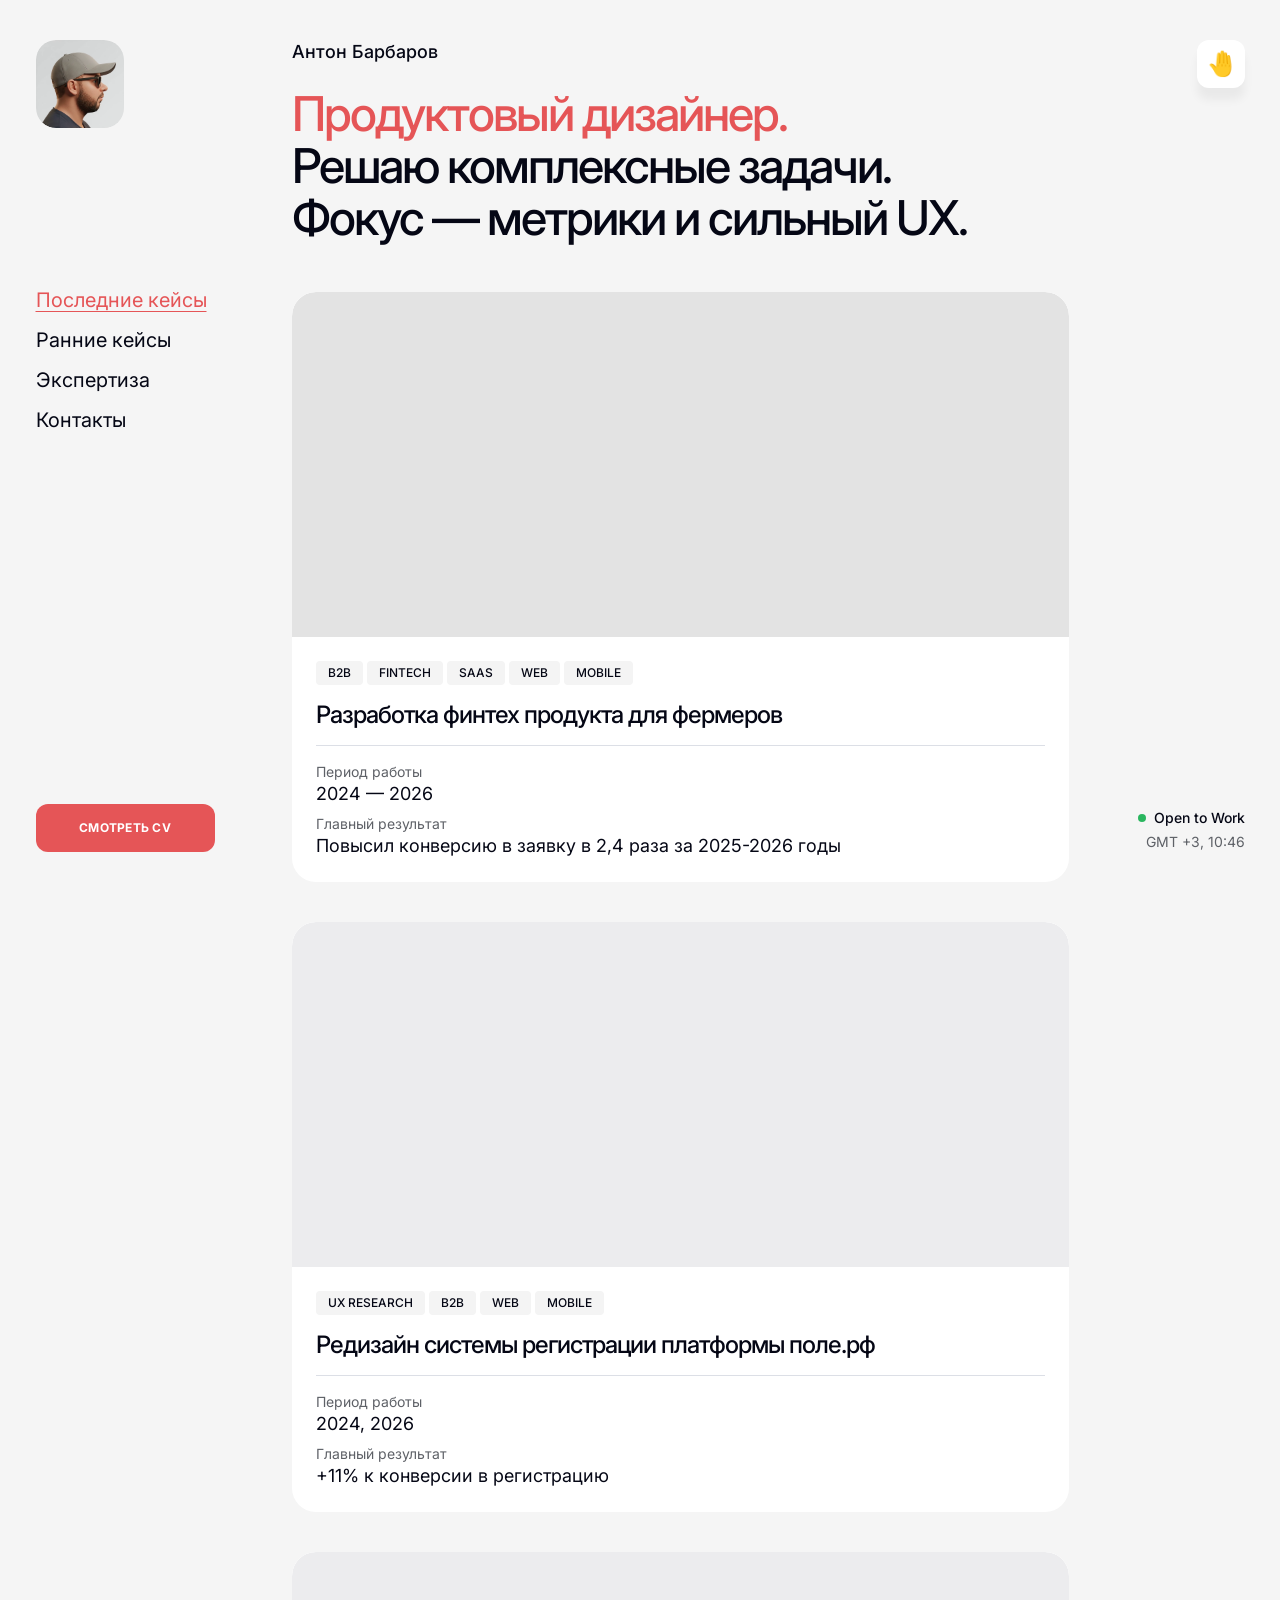
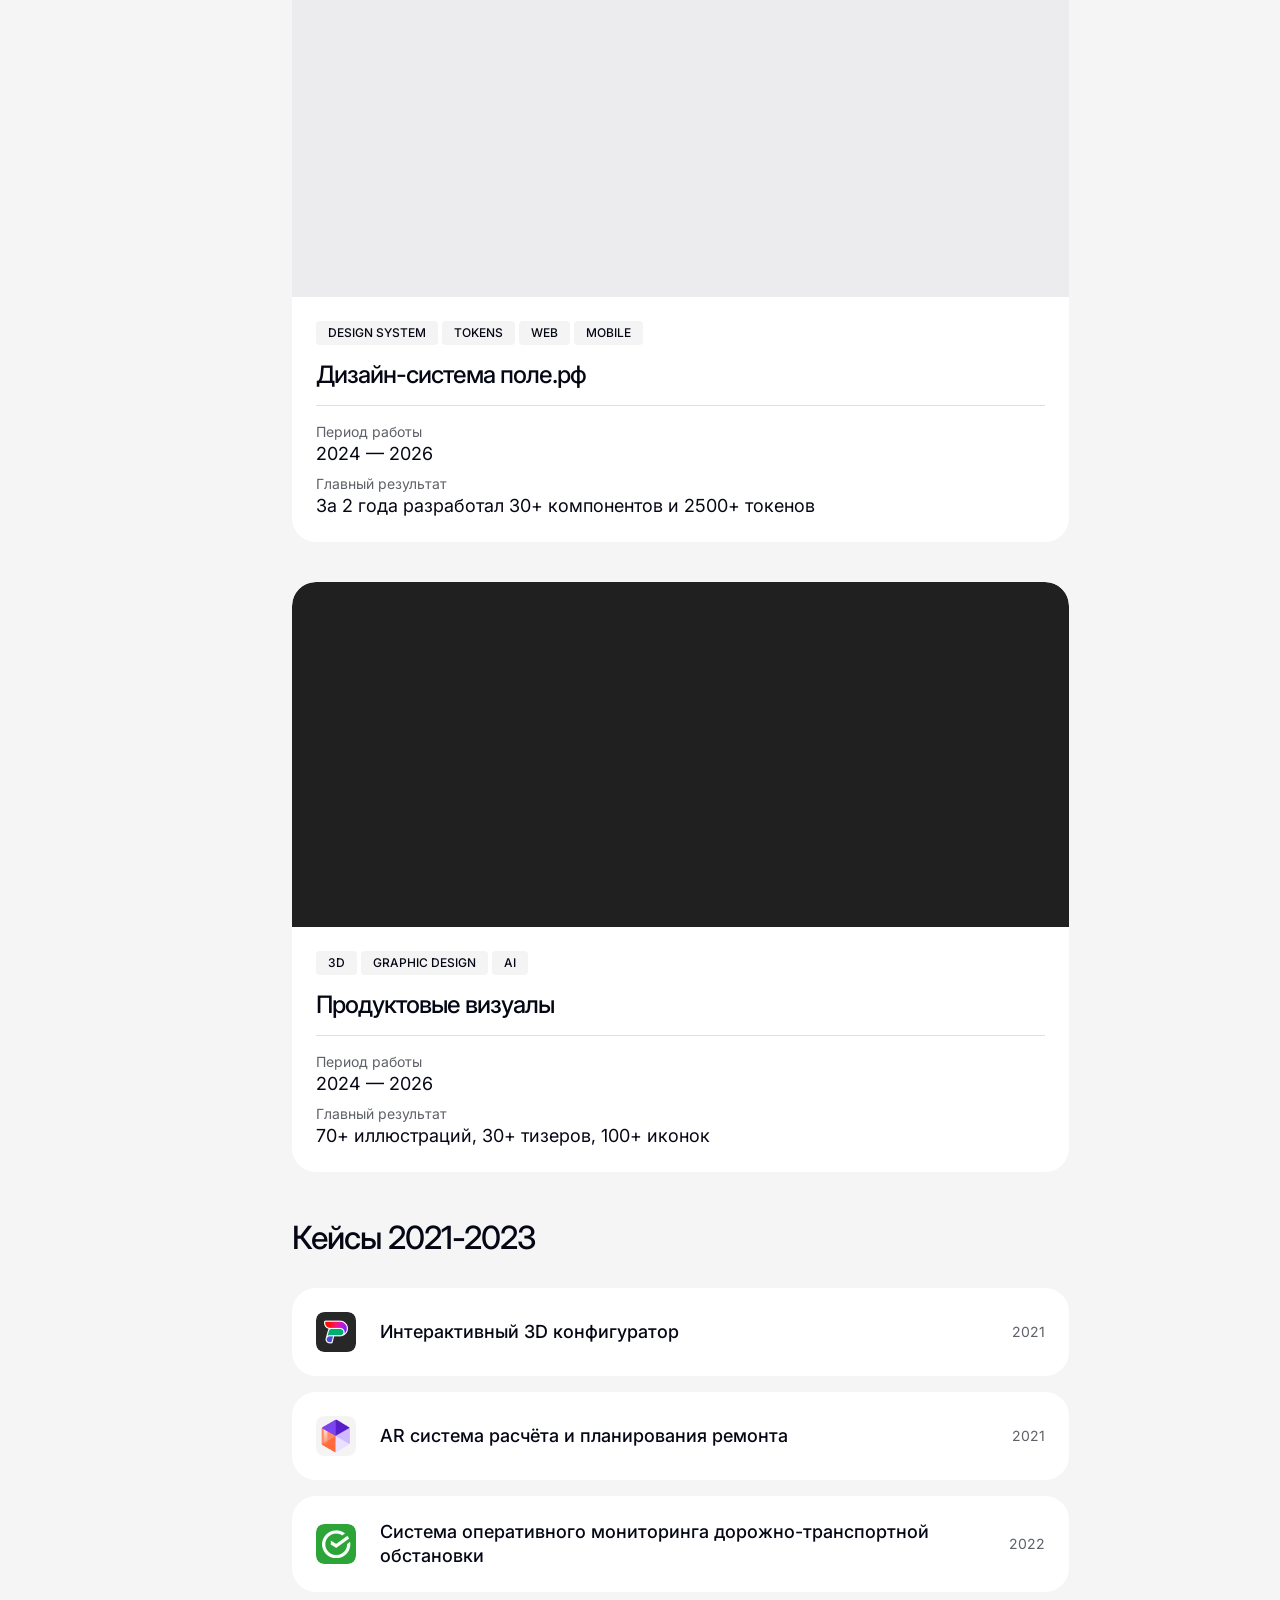
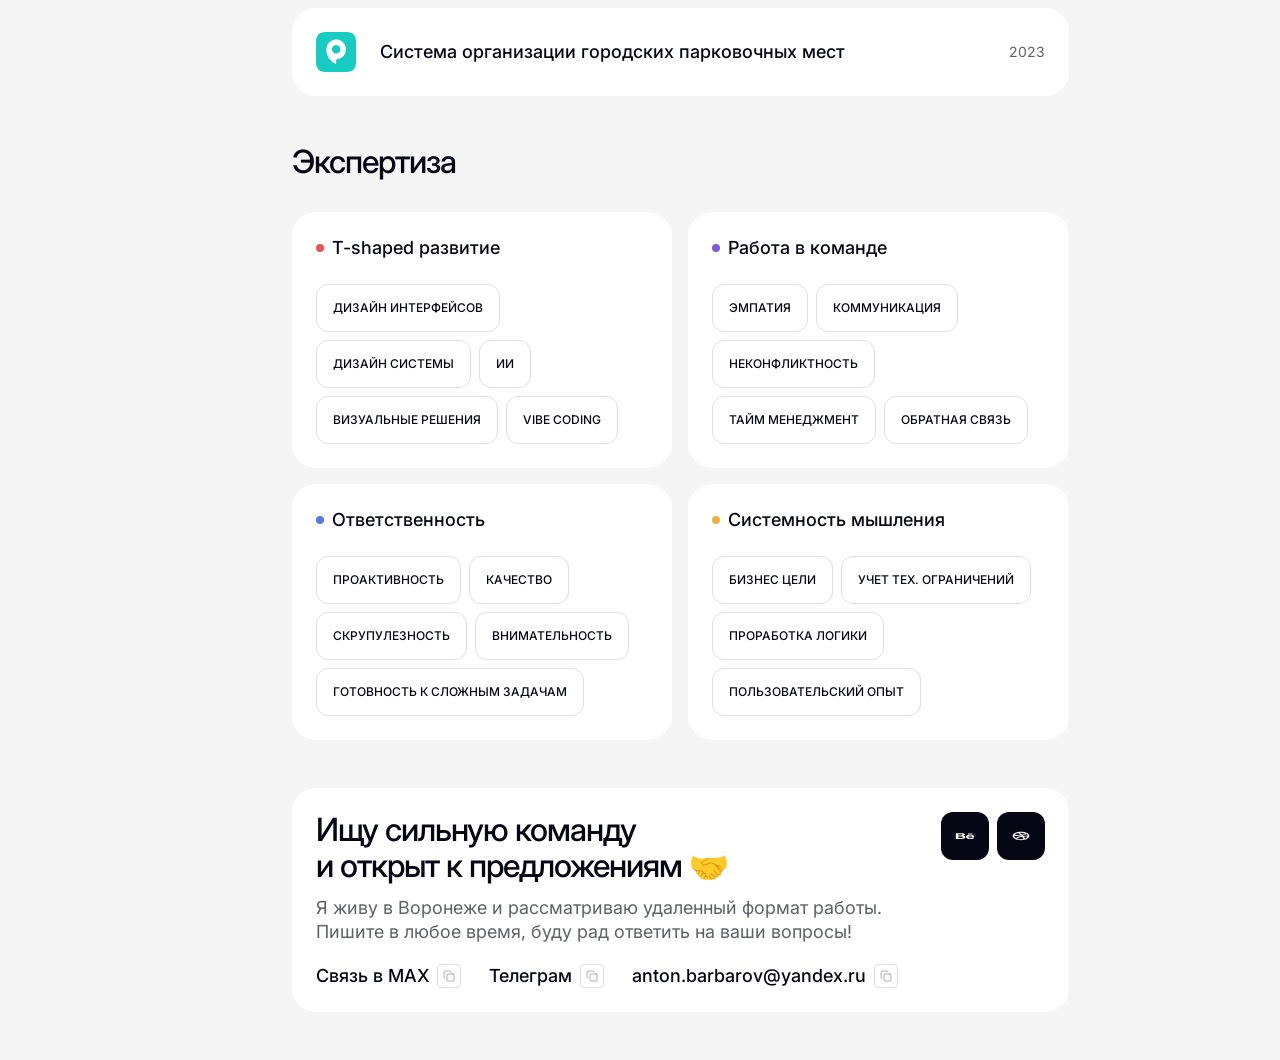
==== index.html @ 00895417 "Refine contact card: intro text, drop labels, tighter spacing Co-authored-by: Cursor <cursoragent@cu" ====
﻿<!DOCTYPE html>
<html lang="ru">
  <head>
    <meta charset="UTF-8" />
    <meta name="viewport" content="width=device-width, initial-scale=1.0" />
    <script>if('scrollRestoration' in history)history.scrollRestoration='manual'</script>
    <title>Антон Барбаров — Senior Product Designer · SaaS & Fintech</title>
    <meta name="description" content="Антон Барбаров — Senior Product Designer. Фокус — SaaS и Fintech." />
    <link rel="icon" href="./favicon.ico" sizes="any" />
    <link rel="icon" type="image/png" sizes="32x32" href="./favicon-32x32.png" />
    <link rel="icon" type="image/png" sizes="16x16" href="./favicon-16x16.png" />
    <link rel="apple-touch-icon" href="./apple-touch-icon.png" />
    <link rel="manifest" href="./site.webmanifest" />
    <link rel="preconnect" href="https://fonts.googleapis.com" />
    <link rel="preconnect" href="https://fonts.gstatic.com" crossorigin />
    <link
      href="https://fonts.googleapis.com/css2?family=Inter:wght@400;500;600;700&display=swap"
      rel="stylesheet"
    />
    <link rel="stylesheet" href="./src/styles/tokens.css?v=20260807-1" />
    <link rel="stylesheet" href="./src/styles/components.css?v=20260730-7" />
    <link rel="stylesheet" href="./src/styles/main.css?v=20260731-1" />
  </head>
  <body>
    <div class="app">
      <!-- LEFT — sticky -->
      <aside class="panel panel--left" aria-label="Навигация">
        <div class="panel__top">
          <a href="./" class="js-scroll-top" aria-label="На главную">
            <div class="avatar avatar--big" aria-hidden="true">
              <img
                class="avatar__base"
                src="./src/assets/img/avatar/avatar-intro-first.png?v=11"
                alt=""
                width="88"
                height="88"
              />
              <img
                class="avatar__anim js-avatar-intro"
                alt=""
                width="88"
                height="88"
                hidden
                data-avatar-anim="./src/assets/video/avatar-intro.webp?v=4"
                data-avatar-last="./src/assets/img/avatar/avatar-intro-last.png?v=11"
                data-avatar-duration="1570"
              />
            </div>
          </a>
          <nav class="side-nav" aria-label="Разделы">
            <a class="side-nav__link js-nav-link is-active" href="#hero-title">Последние кейсы</a>
            <a class="side-nav__link js-nav-link" href="#old-cases-title">Ранние кейсы</a>
            <a class="side-nav__link js-nav-link" href="#stack-title">Экспертиза</a>
            <a class="side-nav__link js-nav-link" href="#contact">Контакты</a>
          </nav>
        </div>
        <a class="btn btn--primary" href="./src/assets/docs/Barbarov-Anton-CV.pdf" target="_blank" rel="noopener noreferrer">
          Смотреть CV
        </a>
      </aside>

      <!-- CENTER — only scrollable column -->
      <main class="panel panel--center" id="main" aria-label="Основной контент">
        <div class="panel__scroll">
          <header class="mobile-topbar" aria-label="Мобильная шапка">
            <div class="mobile-topbar__head">
              <a href="./" class="js-scroll-top" aria-label="На главную">
                <div class="avatar avatar--small" aria-hidden="true">
                  <img
                    class="avatar__base"
                    src="./src/assets/img/avatar/avatar-intro-first.png?v=11"
                    alt=""
                    width="88"
                    height="88"
                  />
                  <img
                    class="avatar__anim js-avatar-intro"
                    alt=""
                    width="88"
                    height="88"
                    hidden
                    data-avatar-anim="./src/assets/video/avatar-intro.webp?v=4"
                    data-avatar-last="./src/assets/img/avatar/avatar-intro-last.png?v=11"
                    data-avatar-duration="1570"
                  />
                </div>
              </a>
              <button
                class="btn btn--menu js-menu-toggle"
                type="button"
                aria-label="Открыть меню"
                aria-controls="mobile-menu"
                aria-expanded="false"
              >
                <img
                  class="btn__icon btn__icon--default"
                  src="./src/assets/svg/ui/menu.svg"
                  alt=""
                  width="20"
                  height="20"
                />
                <img
                  class="btn__icon btn__icon--pressed"
                  src="./src/assets/svg/ui/menu-pressed.svg"
                  alt=""
                  width="20"
                  height="20"
                />
                <img
                  class="btn__icon btn__icon--close"
                  src="./src/assets/svg/ui/close.svg"
                  alt=""
                  width="20"
                  height="20"
                />
              </button>
            </div>
            <div class="mobile-topbar__identity">
              <p class="mobile-topbar__name">Антон Барбаров</p>
            </div>
          </header>
          <div class="mobile-sticky-topbar" aria-label="Дополнительная мобильная шапка" hidden>
            <div class="mobile-sticky-topbar__left">
              <a href="./" class="js-scroll-top" aria-label="На главную">
                <div class="avatar mobile-sticky-topbar__avatar" aria-hidden="true">
                  <img
                    src="./src/assets/img/avatar/avatar-48.png?v=11"
                    alt=""
                    width="48"
                    height="48"
                  />
                </div>
              </a>
              <div class="mobile-sticky-topbar__identity">
                <p class="mobile-sticky-topbar__name">Антон Барбаров</p>
                <p class="mobile-sticky-topbar__role">Продуктовый дизайнер</p>
              </div>
            </div>
            <button
              class="btn btn--menu js-menu-toggle"
              type="button"
              aria-label="Открыть меню"
              aria-controls="mobile-menu"
              aria-expanded="false"
            >
              <img
                class="btn__icon btn__icon--default"
                src="./src/assets/svg/ui/menu.svg"
                alt=""
                width="20"
                height="20"
              />
              <img
                class="btn__icon btn__icon--pressed"
                src="./src/assets/svg/ui/menu-pressed.svg"
                alt=""
                width="20"
                height="20"
              />
              <img
                class="btn__icon btn__icon--close"
                src="./src/assets/svg/ui/close.svg"
                alt=""
                width="20"
                height="20"
              />
            </button>
          </div>

          <header class="hero">
            <p class="hero__name">Антон Барбаров</p>
            <h1 class="hero__title" id="hero-title">
              <span class="hero__title-primary"
                >Продуктовый дизайнер.</span
              ><br /><span class="hero__title-muted"
                >Решаю комплексные задачи.<br />Фокус — метрики и сильный UX.</span
              >
            </h1>
          </header>

          <section class="section" id="cases" aria-label="Кейсы">
            <div class="cases">
              <!-- Case 1 -->
              <a class="case-card" href="./case-01.html" aria-label="Открыть кейс: Финтех продукт для фермеров">
                <div class="case-card__cover case-card__cover--phone">
                  <video
                    class="case-card__cover-video"
                    src="./src/assets/video/cases/case-01-cover-experiment.mp4?v=5"
                    autoplay
                    muted
                    loop
                    playsinline
                    preload="auto"
                    aria-label="Мокап финтех-приложения"
                  ></video>
                </div>
                <div class="case-card__body">
                  <div class="case-card__head">
                    <div class="badges">
                      <span class="badge">B2B</span>
                      <span class="badge">Fintech</span>
                      <span class="badge">SaaS</span>
                      <span class="badge">Web</span>
                      <span class="badge">Mobile</span>
                    </div>
                    <h2 class="case-card__title">
                      Разработка финтех продукта для фермеров
                    </h2>
                  </div>
                  <dl class="case-card__meta">
                    <div>
                      <dt>Период работы</dt>
                      <dd>2024 — 2026</dd>
                    </div>
                    <div>
                      <dt>Главный результат</dt>
                      <dd>Повысил конверсию в заявку в 2,4 раза за 2025-2026 годы</dd>
                    </div>
                  </dl>
                </div>
              </a>

              <!-- Case 2 -->
              <a
                class="case-card"
                href="./case-03.html"
                aria-label="Открыть кейс: Редизайн системы регистрации платформы поле.рф"
              >
                <div class="case-card__cover case-card__cover--light">
                  <video
                    class="case-card__cover-video"
                    src="./src/assets/video/cases/case-03-cover-experiment.mp4?v=2"
                    autoplay
                    muted
                    loop
                    playsinline
                    preload="auto"
                    aria-label="Редизайн регистрации поле.рф"
                  ></video>
                </div>
                <div class="case-card__body">
                  <div class="case-card__head">
                    <div class="badges">
                      <span class="badge">UX research</span>
                      <span class="badge">B2B</span>
                      <span class="badge">Web</span>
                      <span class="badge">Mobile</span>
                    </div>
                    <h2 class="case-card__title">
                      Редизайн системы регистрации платформы поле.рф
                    </h2>
                  </div>
                  <dl class="case-card__meta">
                    <div>
                      <dt>Период работы</dt>
                      <dd>2024, 2026</dd>
                    </div>
                    <div>
                      <dt>Главный результат</dt>
                      <dd>+11% к конверсии в регистрацию</dd>
                    </div>
                  </dl>
                </div>
              </a>

              <!-- Case 3 -->
              <a class="case-card" href="./case-02.html" aria-label="Открыть кейс: Дизайн-система поле.рф">
                <div class="case-card__cover case-card__cover--light">
                  <video
                    class="case-card__cover-video"
                    src="./src/assets/video/cases/case-02-cover-experiment.mp4?v=2"
                    autoplay
                    muted
                    loop
                    playsinline
                    preload="auto"
                    aria-label="Дизайн-система поле.рф"
                  ></video>
                </div>
                <div class="case-card__body">
                  <div class="case-card__head">
                    <div class="badges">
                      <span class="badge">Design system</span>
                      <span class="badge">Tokens</span>
                      <span class="badge">Web</span>
                      <span class="badge">Mobile</span>
                    </div>
                    <h2 class="case-card__title">Дизайн<span class="type-sign">-</span>система поле.рф</h2>
                  </div>
                  <dl class="case-card__meta">
                    <div>
                      <dt>Период работы</dt>
                      <dd>2024 — 2026</dd>
                    </div>
                    <div>
                      <dt>Главный результат</dt>
                      <dd>За 2 года разработал 30+ компонентов и 2500+ токенов</dd>
                    </div>
                  </dl>
                </div>
              </a>

              <!-- Case 4 -->
              <a
                class="case-card"
                href="./case-04.html"
                aria-label="Открыть кейс: Продуктовые визуалы"
              >
                <div class="case-card__cover case-card__cover--dark">
                  <video
                    class="case-card__cover-video"
                    src="./src/assets/video/cases/case-04-cover-experiment.mp4"
                    autoplay
                    muted
                    loop
                    playsinline
                    preload="auto"
                    aria-label="Продуктовые визуалы"
                  ></video>
                </div>
                <div class="case-card__body">
                  <div class="case-card__head">
                    <div class="badges">
                      <span class="badge">3D</span>
                      <span class="badge">Graphic design</span>
                      <span class="badge">AI</span>
                    </div>
                    <h2 class="case-card__title">Продуктовые визуалы</h2>
                  </div>
                  <dl class="case-card__meta">
                    <div>
                      <dt>Период работы</dt>
                      <dd>2024 — 2026</dd>
                    </div>
                    <div>
                      <dt>Главный результат</dt>
                      <dd>70+ иллюстраций, 30+ тизеров, 100+ иконок</dd>
                    </div>
                  </dl>
                </div>
              </a>
            </div>

            <h2 class="section__title section__title--old-cases" id="old-cases-title">Кейсы 2021<span class="type-sign">-</span>2023</h2>
            <div class="mini-cases mini-cases--with-title" id="old-cases">
              <a class="mini-case" href="https://www.behance.net/gallery/122487583/Picture-this-3D" target="_blank" rel="noopener noreferrer">
                <img
                  class="case-logo"
                  src="./src/assets/img/logos/picturethis.png"
                  alt=""
                  width="40"
                  height="40"
                />
                <span class="mini-case__title"
                  >Интерактивный 3D конфигуратор</span
                >
                <span class="mini-case__year">2021</span>
              </a>
              <a class="mini-case" href="https://www.behance.net/gallery/121255009/sistema-avtomatizacii-dizajn-proektov-tochnoe-reshenie" target="_blank" rel="noopener noreferrer">
                <img
                  class="case-logo"
                  src="./src/assets/img/logos/repair.png"
                  alt=""
                  width="40"
                  height="40"
                />
                <span class="mini-case__title"
                  >AR система расчёта и планирования ремонта</span
                >
                <span class="mini-case__year">2021</span>
              </a>
              <a class="mini-case" href="https://www.behance.net/gallery/150237467/sber-its" target="_blank" rel="noopener noreferrer">
                <img
                  class="case-logo"
                  src="./src/assets/img/logos/sber.png"
                  alt=""
                  width="40"
                  height="40"
                />
                <span class="mini-case__title"
                  >Система оперативного мониторинга дорожно-транспортной
                  обстановки</span
                >
                <span class="mini-case__year">2022</span>
              </a>
              <a class="mini-case" href="https://www.behance.net/gallery/129729531/Parking-book-app" target="_blank" rel="noopener noreferrer">
                <img
                  class="case-logo"
                  src="./src/assets/img/logos/parking.png"
                  alt=""
                  width="40"
                  height="40"
                />
                <span class="mini-case__title"
                  >Система организации городских парковочных мест</span
                >
                <span class="mini-case__year">2023</span>
              </a>
            </div>
          </section>

          <section class="section" id="stack" aria-labelledby="stack-title">
            <h2 class="section__title" id="stack-title">Экспертиза</h2>
            <div class="stack-grid">
              <article class="stack-card">
                <div class="stack-card__heading">
                  <span class="stack-card__dot stack-card__dot--product" aria-hidden="true"></span>
                  <h3 class="stack-card__title">T-shaped развитие</h3>
                </div>
                <div class="stack-card__tags">
                  <span class="badge badge--stack">ДИЗАЙН ИНТЕРФЕЙСОВ</span>
                  <span class="badge badge--stack">ДИЗАЙН СИСТЕМЫ</span>
                  <span class="badge badge--stack">ИИ</span>
                  <span class="badge badge--stack">ВИЗУАЛЬНЫЕ РЕШЕНИЯ</span>
                  <span class="badge badge--stack">VIBE CODING</span>
                </div>
              </article>

              <article class="stack-card">
                <div class="stack-card__heading">
                  <span class="stack-card__dot stack-card__dot--research" aria-hidden="true"></span>
                  <h3 class="stack-card__title">Работа в команде</h3>
                </div>
                <div class="stack-card__tags">
                  <span class="badge badge--stack">ЭМПАТИЯ</span>
                  <span class="badge badge--stack">КОММУНИКАЦИЯ</span>
                  <span class="badge badge--stack">НЕКОНФЛИКТНОСТЬ</span>
                  <span class="badge badge--stack">ТАЙМ МЕНЕДЖМЕНТ</span>
                  <span class="badge badge--stack">ОБРАТНАЯ СВЯЗЬ</span>
                </div>
              </article>

              <article class="stack-card">
                <div class="stack-card__heading">
                  <span class="stack-card__dot stack-card__dot--3d" aria-hidden="true"></span>
                  <h3 class="stack-card__title">Ответственность</h3>
                </div>
                <div class="stack-card__tags">
                  <span class="badge badge--stack">ПРОАКТИВНОСТЬ</span>
                  <span class="badge badge--stack">КАЧЕСТВО</span>
                  <span class="badge badge--stack">СКРУПУЛЕЗНОСТЬ</span>
                  <span class="badge badge--stack">ВНИМАТЕЛЬНОСТЬ</span>
                  <span class="badge badge--stack">ГОТОВНОСТЬ К СЛОЖНЫМ ЗАДАЧАМ</span>
                </div>
              </article>

              <article class="stack-card">
                <div class="stack-card__heading">
                  <span class="stack-card__dot stack-card__dot--ai" aria-hidden="true"></span>
                  <h3 class="stack-card__title">Системность мышления</h3>
                </div>
                <div class="stack-card__tags">
                  <span class="badge badge--stack">Бизнес цели</span>
                  <span class="badge badge--stack">Учет тех. ограничений</span>
                  <span class="badge badge--stack">проработка логики</span>
                  <span class="badge badge--stack">ПОЛЬЗОВАТЕЛЬСКИЙ ОПЫТ</span>
                </div>
              </article>
            </div>
          </section>

          <section class="section" id="contact" aria-label="Контакты">
            <div class="contact-card">
              <div class="contact-card__intro">
                <p class="contact-card__headline">
                  Ищу сильную команду<br class="contact-card__br" /> и открыт к предложениям 🤝
                </p>
                <p class="contact-card__text">
                  Я живу в Воронеже и рассматриваю удаленный формат работы. Пишите
                  в любое время, буду рад ответить на ваши вопросы!
                </p>
              </div>
              <div class="contact-card__footer">
                <div class="contact-card__channels">
                  <div class="contact-channel">
                    <div class="contact-channel__row">
                      <a
                        class="contact-channel__value"
                        href="https://max.ru/u/f9LHodD0cOKr0xqk1KRdXEsyyB_GgEJP7KQJLOe1sSsJ6-SrYSAY1ud70Zg"
                        target="_blank"
                        rel="noopener noreferrer"
                        >Связь в MAX</a
                      >
                      <button
                        class="btn-copy js-copy"
                        type="button"
                        data-copy="https://max.ru/u/f9LHodD0cOKr0xqk1KRdXEsyyB_GgEJP7KQJLOe1sSsJ6-SrYSAY1ud70Zg"
                        aria-label="Скопировать ссылку MAX"
                      >
                        <img
                          class="btn-copy__icon btn-copy__icon--copy"
                          src="./src/assets/svg/ui/copy.svg?v=4"
                          alt=""
                          width="12"
                          height="12"
                        />
                        <img
                          class="btn-copy__icon btn-copy__icon--done"
                          src="./src/assets/svg/ui/check.svg"
                          alt=""
                          width="12"
                          height="12"
                        />
                      </button>
                    </div>
                  </div>
                  <div class="contact-channel">
                    <div class="contact-channel__row">
                      <a
                        class="contact-channel__value"
                        href="https://t.me/moberg_87"
                        target="_blank"
                        rel="noopener noreferrer"
                        >Телеграм</a
                      >
                      <button
                        class="btn-copy js-copy"
                        type="button"
                        data-copy="@moberg_87"
                        aria-label="Скопировать @moberg_87"
                      >
                        <img
                          class="btn-copy__icon btn-copy__icon--copy"
                          src="./src/assets/svg/ui/copy.svg?v=4"
                          alt=""
                          width="12"
                          height="12"
                        />
                        <img
                          class="btn-copy__icon btn-copy__icon--done"
                          src="./src/assets/svg/ui/check.svg"
                          alt=""
                          width="12"
                          height="12"
                        />
                      </button>
                    </div>
                  </div>
                  <div class="contact-channel">
                    <div class="contact-channel__row">
                      <a
                        class="contact-channel__value"
                        href="mailto:anton.barbarov@yandex.ru"
                        >anton.barbarov@yandex.ru</a
                      >
                      <button
                        class="btn-copy js-copy"
                        type="button"
                        data-copy="anton.barbarov@yandex.ru"
                        aria-label="Скопировать anton.barbarov@yandex.ru"
                      >
                        <img
                          class="btn-copy__icon btn-copy__icon--copy"
                          src="./src/assets/svg/ui/copy.svg?v=4"
                          alt=""
                          width="12"
                          height="12"
                        />
                        <img
                          class="btn-copy__icon btn-copy__icon--done"
                          src="./src/assets/svg/ui/check.svg"
                          alt=""
                          width="12"
                          height="12"
                        />
                      </button>
                    </div>
                  </div>
                </div>
                <div class="contact-card__socials">
                  <a
                    class="btn btn--social btn--behance"
                    href="https://www.behance.net/moberg1987"
                    aria-label="Behance"
                    target="_blank"
                    rel="noopener noreferrer"
                  >
                    <img
                      class="btn__icon"
                      src="./src/assets/svg/ui/behance.svg"
                      alt=""
                      width="20"
                      height="20"
                    />
                  </a>
                  <a
                    class="btn btn--social btn--dribbble"
                    href="https://dribbble.com/Moberg1987"
                    aria-label="Dribbble"
                    target="_blank"
                    rel="noopener noreferrer"
                  >
                    <img
                      class="btn__icon"
                      src="./src/assets/svg/ui/dribbble.svg"
                      alt=""
                      width="20"
                      height="20"
                    />
                  </a>
                </div>
              </div>
            </div>
          </section>
        </div>
      </main>

      <!-- RIGHT — sticky -->
      <aside class="panel panel--right" aria-label="Статус">
        <div class="wave-stack" aria-label="Быстрые контакты">
          <button class="wave" type="button" aria-label="Открыть ссылки">
            🤚
          </button>
          <div class="wave-stack__socials" aria-hidden="true">
            <a
              class="btn btn--social btn--behance wave-stack__social"
              href="https://www.behance.net/moberg1987"
              aria-label="Behance"
              target="_blank"
              rel="noopener noreferrer"
            >
              <img
                class="btn__icon"
                src="./src/assets/svg/ui/behance.svg"
                alt=""
                width="20"
                height="20"
              />
            </a>
            <a
              class="btn btn--social btn--dribbble wave-stack__social"
              href="https://dribbble.com/Moberg1987"
              aria-label="Dribbble"
              target="_blank"
              rel="noopener noreferrer"
            >
              <img
                class="btn__icon"
                src="./src/assets/svg/ui/dribbble.svg"
                alt=""
                width="20"
                height="20"
              />
            </a>
            <a
              class="btn btn--ghost btn--max wave-stack__social"
              href="https://max.ru/u/f9LHodD0cOKr0xqk1KRdXEsyyB_GgEJP7KQJLOe1sSsJ6-SrYSAY1ud70Zg"
              aria-label="Max"
              target="_blank"
              rel="noopener noreferrer"
            >
              <img
                class="btn__icon btn__icon--default"
                src="./src/assets/svg/ui/max.svg"
                alt=""
                width="20"
                height="20"
              />
              <img
                class="btn__icon btn__icon--hover"
                src="./src/assets/svg/ui/max-hover.svg"
                alt=""
                width="20"
                height="20"
              />
            </a>
            <a
              class="btn btn--ghost btn--telegram wave-stack__social"
              href="https://t.me/moberg_87"
              aria-label="Telegram"
              target="_blank"
              rel="noopener noreferrer"
            >
              <img
                class="btn__icon btn__icon--default"
                src="./src/assets/svg/ui/telegram.svg"
                alt=""
                width="20"
                height="20"
              />
              <img
                class="btn__icon btn__icon--hover"
                src="./src/assets/svg/ui/telegram-hover.svg"
                alt=""
                width="20"
                height="20"
              />
            </a>
            <a
              class="btn btn--ghost btn--mail wave-stack__social"
              href="mailto:anton.barbarov@yandex.ru"
              aria-label="Email"
            >
              <img
                class="btn__icon"
                src="./src/assets/svg/ui/mail.svg"
                alt=""
                width="20"
                height="20"
              />
            </a>
          </div>
        </div>
        <div class="status-block">
          <p class="availability">
            <span class="availability__dot" aria-hidden="true"></span>
            Open to Work
          </p>
          <p class="clock" id="clock">GMT +3, --:--</p>
        </div>
      </aside>

      <section class="mobile-menu" id="mobile-menu" aria-label="Мобильное меню" hidden>
        <div class="mobile-menu__main">
          <div class="mobile-menu__top">
            <div class="avatar avatar--small" aria-hidden="true">
              <img
                src="./src/assets/img/avatar/avatar-88.png?v=11"
                alt=""
                width="88"
                height="88"
              />
            </div>
            <button
              class="btn btn--menu js-menu-toggle is-open"
              type="button"
              aria-label="Закрыть меню"
              aria-controls="mobile-menu"
              aria-expanded="true"
            >
              <img
                class="btn__icon btn__icon--default"
                src="./src/assets/svg/ui/menu.svg"
                alt=""
                width="20"
                height="20"
              />
              <img
                class="btn__icon btn__icon--pressed"
                src="./src/assets/svg/ui/menu-pressed.svg"
                alt=""
                width="20"
                height="20"
              />
              <img
                class="btn__icon btn__icon--close"
                src="./src/assets/svg/ui/close.svg"
                alt=""
                width="20"
                height="20"
              />
            </button>
          </div>
          <div class="mobile-menu__identity">
            <p class="mobile-menu__name">Антон Барбаров</p>
            <p class="mobile-menu__role">Продуктовый дизайнер</p>
          </div>
          <div class="status-block mobile-menu__status mobile-menu__status--top">
            <p class="availability">
              <span class="availability__dot" aria-hidden="true"></span>
              Open to Work
            </p>
            <p class="clock mobile-menu__clock" id="clock-menu">GMT +3, --:--</p>
          </div>
          <nav class="mobile-menu__nav" aria-label="Мобильная навигация">
            <a class="mobile-menu__link js-nav-link is-active" href="#hero-title">Последние кейсы</a>
            <a class="mobile-menu__link js-nav-link" href="#old-cases-title">Ранние кейсы</a>
            <a class="mobile-menu__link js-nav-link" href="#stack-title">Экспертиза</a>
            <a class="mobile-menu__link js-nav-link" href="#contact">Контакты</a>
          </nav>
        </div>
        <div class="mobile-menu__footer">
          <a class="btn btn--primary mobile-menu__cv" href="./src/assets/docs/Barbarov-Anton-CV.pdf" target="_blank" rel="noopener noreferrer">
            Смотреть CV
          </a>
          <p class="clock mobile-menu__clock mobile-menu__clock--bottom" id="clock-menu-bottom">
            GMT +3, --:--
          </p>
          <div class="mobile-menu__socials">
            <a
              class="btn btn--ghost btn--mail"
              href="mailto:anton.barbarov@yandex.ru"
              aria-label="Email"
            >
              <img
                class="btn__icon"
                src="./src/assets/svg/ui/mail.svg"
                alt=""
                width="20"
                height="20"
              />
            </a>
            <a
              class="btn btn--ghost btn--telegram"
              href="https://t.me/moberg_87"
              aria-label="Telegram"
              target="_blank"
              rel="noopener noreferrer"
            >
              <img
                class="btn__icon btn__icon--default"
                src="./src/assets/svg/ui/telegram.svg"
                alt=""
                width="20"
                height="20"
              />
              <img
                class="btn__icon btn__icon--hover"
                src="./src/assets/svg/ui/telegram-hover.svg"
                alt=""
                width="20"
                height="20"
              />
            </a>
            <a
              class="btn btn--social btn--behance"
              href="https://www.behance.net/moberg1987"
              aria-label="Behance"
              target="_blank"
              rel="noopener noreferrer"
            >
              <img
                class="btn__icon"
                src="./src/assets/svg/ui/behance.svg"
                alt=""
                width="20"
                height="20"
              />
            </a>
            <a
              class="btn btn--social btn--dribbble"
              href="https://dribbble.com/Moberg1987"
              aria-label="Dribbble"
              target="_blank"
              rel="noopener noreferrer"
            >
              <img
                class="btn__icon"
                src="./src/assets/svg/ui/dribbble.svg"
                alt=""
                width="20"
                height="20"
              />
            </a>
          </div>
        </div>
      </section>
    </div>

    <script>
      (() => {
        const animImgs = [...document.querySelectorAll("img.js-avatar-intro")];
        const visible = animImgs.filter((img) => {
          const host = img.closest(".avatar");
          return host != null && host.getClientRects().length > 0;
        });
        const targets = visible.length > 0 ? visible : animImgs.slice(0, 1);

        const parseCssSeconds = (value, fallback) => {
          const parsed = Number.parseFloat(value);
          return Number.isFinite(parsed) ? parsed : fallback;
        };

        const releaseLeftPanelLayer = (leftPanel) => {
          // fill-mode: both оставляет transform на предке — Chrome дропает кадры animated webp
          leftPanel.style.animation = "none";
          leftPanel.style.transform = "none";
          leftPanel.style.opacity = "1";
        };

        const whenLeftPanelSettled = () =>
          new Promise((resolve) => {
            const leftPanel = document.querySelector(".panel--left");
            if (!(leftPanel instanceof HTMLElement)) {
              resolve();
              return;
            }

            const panelStyle = getComputedStyle(leftPanel);
            if (panelStyle.display === "none" || panelStyle.animationName === "none") {
              releaseLeftPanelLayer(leftPanel);
              resolve();
              return;
            }

            let settled = false;
            const finish = () => {
              if (settled) return;
              settled = true;
              releaseLeftPanelLayer(leftPanel);
              resolve();
            };

            const webAnimations =
              typeof leftPanel.getAnimations === "function" ? leftPanel.getAnimations() : [];
            const panelAnimation =
              webAnimations.find((animation) => animation.animationName === "panel-fade-in-left") ??
              webAnimations[0];

            if (panelAnimation?.playState === "finished") {
              finish();
              return;
            }

            if (panelAnimation?.finished) {
              panelAnimation.finished.then(finish).catch(finish);
            }

            const onAnimationEnd = (event) => {
              if (event.target !== leftPanel) return;
              if (event.animationName && event.animationName !== "panel-fade-in-left") return;
              leftPanel.removeEventListener("animationend", onAnimationEnd);
              finish();
            };
            leftPanel.addEventListener("animationend", onAnimationEnd);

            const rootStyles = getComputedStyle(document.documentElement);
            const durationSec = parseCssSeconds(
              rootStyles.getPropertyValue("--panel-fade-up-duration"),
              1,
            );
            const delaySec = parseCssSeconds(rootStyles.getPropertyValue("--panel-side-delay"), 0.5);
            window.setTimeout(() => {
              leftPanel.removeEventListener("animationend", onAnimationEnd);
              finish();
            }, (durationSec + delaySec) * 1000 + 80);
          });

        const preloadStill = (src) =>
          new Promise((resolve) => {
            const probe = new Image();
            probe.onload = () => resolve(true);
            probe.onerror = () => resolve(false);
            probe.src = src;
          });

        const prefetchAnimBlob = (src) =>
          fetch(src)
            .then((response) => (response.ok ? response.blob() : null))
            .catch(() => null);

        const waitDecoded = (img, timeoutMs = 2500) => {
          const decode = async () => {
            if (typeof img.decode === "function") {
              try {
                await img.decode();
                return;
              } catch {
                /* fall through */
              }
            }
            if (img.complete && img.naturalWidth > 0) return;
            await new Promise((resolve) => {
              img.addEventListener("load", resolve, { once: true });
              img.addEventListener("error", resolve, { once: true });
            });
          };

          return Promise.race([
            decode(),
            new Promise((resolve) => window.setTimeout(resolve, timeoutMs)),
          ]);
        };

        const nextFrame = () =>
          new Promise((resolve) => {
            requestAnimationFrame(() => requestAnimationFrame(resolve));
          });

        for (const anim of animImgs) {
          if (!targets.includes(anim)) {
            anim.remove();
            continue;
          }

          const avatar = anim.closest(".avatar");
          const base = avatar?.querySelector(".avatar__base");
          const animSrc = anim.dataset.avatarAnim;
          const lastSrc = anim.dataset.avatarLast;
          const durationMs = Number(anim.dataset.avatarDuration) || 1570;

          if (!(avatar instanceof HTMLElement) || !(base instanceof HTMLImageElement) || !animSrc || !lastSrc) {
            continue;
          }

          const animBlobPromise = prefetchAnimBlob(animSrc);
          preloadStill(lastSrc);

          whenLeftPanelSettled().then(async () => {
            let finished = false;
            let objectUrl = null;

            const finishIntro = (useLast) => {
              if (finished) return;
              finished = true;
              if (useLast) base.src = lastSrc;
              anim.classList.remove("is-playing");
              anim.remove();
              if (objectUrl) URL.revokeObjectURL(objectUrl);
              avatar.classList.remove("is-intro-playing");
            };

            const failsafeId = window.setTimeout(() => finishIntro(true), durationMs + 2500);

            try {
              const [blob, lastOk] = await Promise.all([animBlobPromise, preloadStill(lastSrc)]);

              if (!blob) {
                window.clearTimeout(failsafeId);
                finishIntro(lastOk);
                return;
              }

              objectUrl = URL.createObjectURL(blob);
              avatar.classList.add("is-intro-playing");

              // layout first, then src — иначе Chrome часто залипает animated webp на 1-м кадре
              anim.hidden = false;
              anim.classList.remove("is-playing");
              anim.src = objectUrl;
              await waitDecoded(anim);
              anim.classList.add("is-playing");
              await nextFrame();

              const settleMs = Math.max(0, durationMs - 48);
              window.setTimeout(() => {
                window.clearTimeout(failsafeId);
                requestAnimationFrame(() => finishIntro(lastOk));
              }, settleMs);
            } catch {
              window.clearTimeout(failsafeId);
              finishIntro(true);
            }
          });
        }
      })();
    </script>
    <script src="./src/js/main.js?v=20260730-18" type="module"></script>
  </body>
</html>
---- src/styles/tokens.css ----
/* Design tokens — Figma node 185:22537
   + Mini text / Button from layout usage where marked */

:root {
  /* ——— Colors / Neutral ——— */
  --color-neutral-050715: #050715;
  --color-neutral-5e6167: #5e6167;
  --color-neutral-bec1c8: #bec1c8;
  --color-neutral-d5d7db: #d5d7db;
  --color-neutral-dcdfe6: #dcdfe6;
  --color-neutral-ececee: #ececee;
  --color-neutral-ffffff: #ffffff;

  /* ——— Colors / Accent ——— */
  --color-accent-e55557: #e55557;
  --color-accent-d74244: #d74244;

  /* Semantic aliases */
  --color-text-primary: var(--color-neutral-050715);
  --color-text-secondary: var(--color-neutral-5e6167);
  --color-text-muted: var(--color-neutral-bec1c8);
  --color-border: var(--color-neutral-dcdfe6);
  --color-border-subtle: var(--color-neutral-d5d7db);
  --color-surface-subtle: var(--color-neutral-ececee);
  --color-surface: var(--color-neutral-ffffff);
  --color-accent: var(--color-accent-e55557);
  --color-accent-hover: var(--color-accent-d74244);

  /* Page chrome (layout frame, not in 185:22537 swatches) */
  --color-page-bg: #f5f5f5;

  /* ——— Font family ——— */
  --font-family: "Inter", system-ui, sans-serif;
  --font-heading-family: "Inter", system-ui, sans-serif;

  /* Heading - 1: 48 / 52 / Medium / -2 */
  --font-h1-size: 48px;
  --font-h1-line: 52px;
  --font-h1-weight: 500;
  --font-h1-tracking: -2px;

  /* Heading - 2: 32 / 36 / Medium / -1 */
  --font-h2-size: 32px;
  --font-h2-line: 36px;
  --font-h2-weight: 500;
  --font-h2-tracking: -1px;

  /* Heading - 3: 24 / 28 / Medium / -1 */
  --font-h3-size: 24px;
  --font-h3-line: 28px;
  --font-h3-weight: 500;
  --font-h3-tracking: -1px;

  /* Heading - 4: 18 / 24 / Medium / 0 */
  --font-h4-size: 18px;
  --font-h4-line: 24px;
  --font-h4-weight: 500;
  --font-h4-tracking: 0;

  /* Body text: 18 / 24 / Regular / 0 · default color secondary */
  --font-body-size: 18px;
  --font-body-line: 24px;
  --font-body-weight: 400;
  --font-body-tracking: 0;

  /* Item text: 20 / 24 / Regular / 0 · default color primary */
  --font-item-size: 20px;
  --font-item-line: 24px;
  --font-item-weight: 400;
  --font-item-tracking: 0;

  /* Badge: 12 / 16 / Medium / 0 · uppercase */
  --font-badge-size: 12px;
  --font-badge-line: 16px;
  --font-badge-weight: 500;
  --font-badge-tracking: 0;

  /* Button: 12 / 16 / Bold / 0.24px · uppercase (sample in 185:22546) */
  --font-button-size: 12px;
  --font-button-line: 16px;
  --font-button-weight: 700;
  --font-button-tracking: 0.24px;

  /* Mini text — used in layout labels/clock (not on 185:22537 sheet) */
  --font-mini-size: 14px;
  --font-mini-line: 20px;
  --font-mini-weight: 400;
  --font-mini-tracking: 0;
}

/* ——— Type utilities ——— */

.text-h1 {
  font-family: var(--font-heading-family);
  font-size: var(--font-h1-size);
  line-height: var(--font-h1-line);
  font-weight: var(--font-h1-weight);
  letter-spacing: var(--font-h1-tracking);
  color: var(--color-text-primary);
}

.text-h2 {
  font-family: var(--font-heading-family);
  font-size: var(--font-h2-size);
  line-height: var(--font-h2-line);
  font-weight: var(--font-h2-weight);
  letter-spacing: var(--font-h2-tracking);
  color: var(--color-text-primary);
}

.text-h3 {
  font-family: var(--font-heading-family);
  font-size: var(--font-h3-size);
  line-height: var(--font-h3-line);
  font-weight: var(--font-h3-weight);
  letter-spacing: var(--font-h3-tracking);
  color: var(--color-text-primary);
}

.text-h4 {
  font-family: var(--font-family);
  font-size: var(--font-h4-size);
  line-height: var(--font-h4-line);
  font-weight: var(--font-h4-weight);
  letter-spacing: var(--font-h4-tracking);
  color: var(--color-text-primary);
}

.text-body {
  font-family: var(--font-family);
  font-size: var(--font-body-size);
  line-height: var(--font-body-line);
  font-weight: var(--font-body-weight);
  letter-spacing: var(--font-body-tracking);
  color: var(--color-text-secondary);
}

.text-item {
  font-family: var(--font-family);
  font-size: var(--font-item-size);
  line-height: var(--font-item-line);
  font-weight: var(--font-item-weight);
  letter-spacing: var(--font-item-tracking);
  color: var(--color-text-primary);
}

.text-badge {
  font-family: var(--font-family);
  font-size: var(--font-badge-size);
  line-height: var(--font-badge-line);
  font-weight: var(--font-badge-weight);
  letter-spacing: var(--font-badge-tracking);
  text-transform: uppercase;
  color: var(--color-text-primary);
}

.text-button {
  font-family: var(--font-family);
  font-size: var(--font-button-size);
  line-height: var(--font-button-line);
  font-weight: var(--font-button-weight);
  letter-spacing: var(--font-button-tracking);
  text-transform: uppercase;
}

.text-mini {
  font-family: var(--font-family);
  font-size: var(--font-mini-size);
  line-height: var(--font-mini-line);
  font-weight: var(--font-mini-weight);
  letter-spacing: var(--font-mini-tracking);
  color: var(--color-text-secondary);
}
---- src/styles/components.css ----
/* UI kit — Figma nodes:
   185:22563 case logos · 185:22622 stack icons · 185:22677 badges
   185:22716 buttons · 185:22864 menu · 185:22853 avatars */

:root {
  --btn-size: 48px;
  --btn-radius: 12px;
  --icon-size: 20px;
  --stack-icon-size: 24px;
  --logo-size: 40px;
  --logo-radius: 8px;

  --avatar-big: 88px;
  --avatar-big-radius: 20px;
  --avatar-small: 64px;
  --avatar-small-radius: calc(var(--avatar-big-radius) * 64 / 88);

  --btn-behance-hover: #0055ff;
  --btn-dribbble-hover: #ea4c89;
  --btn-max-hover: #805eff;
  --btn-telegram-hover: #249bd7;
  --btn-mail-hover: #e55557;
}

/* ——— Avatar ——— */

.avatar {
  position: relative;
  overflow: hidden;
  background: #eaeaea;
  flex-shrink: 0;
  isolation: isolate;
}

.avatar--big {
  width: var(--avatar-big);
  height: var(--avatar-big);
  border-radius: var(--avatar-big-radius);
}

.avatar--small {
  width: var(--avatar-small);
  height: var(--avatar-small);
  border-radius: var(--avatar-small-radius);
}

.avatar img {
  display: block;
  width: 100%;
  height: 100%;
  object-fit: cover;
  object-position: center top;
  border-radius: inherit;
}

.avatar__anim {
  position: absolute;
  inset: 0;
  z-index: 1;
  width: 100%;
  height: 100%;
  object-fit: cover;
  object-position: center top;
  border-radius: inherit;
  pointer-events: none;
  /* не display:none — иначе animated webp часто залипает на 1-м кадре */
  opacity: 0;
  visibility: hidden;
  backface-visibility: hidden;
  transform: translateZ(0);
}

.avatar.is-intro-playing {
  contain: layout paint;
  transform: translateZ(0);
}

.avatar__anim.is-playing {
  opacity: 1;
  visibility: visible;
}

.avatar__anim[hidden] {
  display: none;
}

.avatar__base {
  backface-visibility: hidden;
}

/* ——— Buttons ——— */

.btn {
  display: inline-flex;
  align-items: center;
  justify-content: center;
  gap: 8px;
  height: var(--btn-size);
  margin: 0;
  padding: 0 20px;
  border: 0;
  border-radius: var(--btn-radius);
  background: transparent;
  font-family: var(--font-family);
  font-size: var(--font-button-size);
  font-weight: var(--font-button-weight);
  line-height: var(--font-button-line);
  letter-spacing: var(--font-button-tracking);
  text-transform: uppercase;
  text-decoration: none;
  color: inherit;
  cursor: pointer;
  transition:
    background-color 0.2s ease,
    border-color 0.2s ease,
    color 0.2s ease;
}

.btn__icon {
  width: var(--icon-size);
  height: var(--icon-size);
  flex-shrink: 0;
  display: block;
  object-fit: contain;
  pointer-events: none;
}

.btn--primary {
  gap: 8px;
  background: var(--color-accent);
  color: var(--color-neutral-ffffff);
}

.btn--primary:hover {
  background: var(--color-accent-hover);
}

.btn--primary .btn__icon {
  filter: brightness(0) invert(1);
}

.btn--secondary {
  gap: 8px;
  border: 1px solid var(--color-accent);
  background: transparent;
  color: var(--color-accent);
}

.btn--secondary:hover {
  border-color: var(--color-accent-hover);
  color: var(--color-accent-hover);
}

.btn--outline {
  gap: 4px;
  border: 1px solid var(--color-neutral-bec1c8);
  background: transparent;
  color: var(--color-text-primary);
}

.btn--outline:hover {
  border-color: color-mix(in srgb, var(--color-neutral-bec1c8) 65%, var(--color-neutral-5e6167));
}

.btn--icon {
  width: var(--btn-size);
  padding: 0;
}

.btn--social {
  width: var(--btn-size);
  padding: 0;
  background: var(--color-text-primary);
}

.btn--social .btn__icon {
  filter: brightness(0) invert(1);
}

.btn--behance:hover {
  background: var(--btn-behance-hover);
}

.btn--dribbble:hover {
  background: var(--btn-dribbble-hover);
}

.btn--ghost {
  width: var(--btn-size);
  padding: 0;
  border: 1px solid var(--color-neutral-bec1c8);
  background: transparent;
}

.btn--ghost .btn__icon {
  opacity: 0.55;
  transition: opacity 0.2s ease, filter 0.2s ease;
}

.btn--max:hover {
  border-color: var(--btn-max-hover);
}

.btn--max:hover .btn__icon {
  opacity: 1;
  filter: none;
}

.btn--max:hover .btn__icon--default {
  display: none;
}

.btn--max:hover .btn__icon--hover {
  display: block;
}

.btn--max .btn__icon--hover {
  display: none;
}

.btn--telegram:hover {
  border-color: var(--btn-telegram-hover);
}

.btn--telegram:hover .btn__icon {
  opacity: 1;
  filter: none;
  /* tint via replacing src in CSS isn't possible; use mask version */
}

.btn--telegram:hover .btn__icon--default {
  display: none;
}

.btn--telegram:hover .btn__icon--hover {
  display: block;
}

.btn--telegram .btn__icon--hover {
  display: none;
}

.btn--mail:hover {
  border-color: var(--btn-mail-hover);
}

.btn--mail:hover .btn__icon {
  opacity: 1;
  filter: invert(40%) sepia(74%) saturate(1846%) hue-rotate(328deg) brightness(95%) contrast(90%);
}

.btn--arrow {
  width: var(--btn-size);
  padding: 0;
  background: var(--color-accent);
}

.btn--arrow:hover {
  background: var(--color-accent-hover);
}

.btn--arrow .btn__icon {
  filter: brightness(0) invert(1);
}

.btn--menu {
  width: var(--btn-size);
  padding: 0;
  border: 1px solid var(--color-neutral-bec1c8);
  background: transparent;
  position: relative;
  overflow: hidden;
  transition:
    background-color 0.2s ease,
    border-color 0.2s ease,
    color 0.2s ease;
}

.btn--menu .btn__icon {
  position: absolute;
  inset: 0;
  margin: auto;
  opacity: 0;
  transform: scale(0.9);
  transition:
    opacity 0.2s ease,
    transform 0.28s cubic-bezier(0.22, 1, 0.36, 1),
    filter 0.2s ease;
}

.btn--menu .btn__icon--default {
  opacity: 1;
  transform: scale(1);
}

.btn--menu:not(.is-open):hover,
.btn--menu:not(.is-open).is-pressed {
  border-color: transparent;
  background: var(--color-accent);
}

.btn--menu:not(.is-open):hover .btn__icon--default,
.btn--menu:not(.is-open).is-pressed .btn__icon--default {
  opacity: 0;
  transform: scale(0.86);
}

.btn--menu:not(.is-open):hover .btn__icon--pressed,
.btn--menu:not(.is-open).is-pressed .btn__icon--pressed {
  opacity: 1;
  transform: scale(1);
}

.btn--menu.is-open {
  border-color: var(--color-neutral-bec1c8);
  background: transparent;
}

.btn--menu.is-open .btn__icon--default,
.btn--menu.is-open .btn__icon--pressed {
  opacity: 0;
  transform: scale(0.86);
}

.btn--menu.is-open .btn__icon--close {
  opacity: 1;
  transform: scale(1);
}

/* Figma: active(close) hover also has red fill */
.btn--menu.is-open:hover,
.btn--menu.is-pressed {
  border-color: transparent;
  background: var(--color-accent);
}

.btn--menu.is-open:hover .btn__icon--close,
.btn--menu.is-open.is-pressed .btn__icon--close {
  filter: brightness(0) invert(1);
}

/* ——— Badges ——— */

.badge {
  display: inline-flex;
  align-items: center;
  justify-content: center;
  gap: 4px;
  height: 24px;
  padding: 0 12px;
  border-radius: 4px;
  background: var(--badge-bg);
  font-size: var(--font-badge-size);
  font-weight: var(--font-badge-weight);
  line-height: var(--font-badge-line);
  letter-spacing: var(--font-badge-tracking);
  text-transform: uppercase;
  color: var(--color-text-primary);
  white-space: nowrap;
}

.badge--surface {
  background: var(--color-surface);
}

.badge--accent {
  background: var(--color-accent);
  color: var(--color-neutral-ffffff);
}

.badge--stack {
  height: 48px;
  padding: 0 16px;
  border-radius: 12px;
  border: 1px solid var(--color-border);
  background: transparent;
  gap: 4px;
}

.badge__icon {
  width: 16px;
  height: 16px;
  flex-shrink: 0;
  object-fit: contain;
}

.badge--stack .badge__icon,
.stack-tag__icon {
  display: block;
  width: var(--stack-icon-size);
  height: var(--stack-icon-size);
  object-fit: contain;
  flex-shrink: 0;
  background: transparent;
}

/* ——— Case logos ——— */

.case-logo {
  flex-shrink: 0;
  width: var(--logo-size);
  height: var(--logo-size);
  border-radius: var(--logo-radius);
  overflow: hidden;
  display: block;
  object-fit: cover;
  background: transparent;
}

/* brand tiles (PS/AI/Miro) — soft clip */
.stack-tag__icon--tile {
  border-radius: 5px;
}
---- src/styles/main.css ----
/* Portfolio v2.0 — layout (tokens: tokens.css / Figma 185:22537) */

:root {
  --bg: var(--color-page-bg);
  --surface: var(--color-surface);
  --text: var(--color-text-primary);
  --text-secondary: var(--color-text-secondary);
  --text-muted: var(--color-text-muted);
  --accent: var(--color-accent);
  --accent-hover: var(--color-accent-hover);
  --badge-bg: #f4f4f4;
  --border: var(--color-border);
  --cover-gray: #e3e3e3;
  --cover-light: var(--color-surface-subtle);
  --cover-dark: #202020;

  --font: var(--font-family);

  --pad-page-x: 48px;
  --pad-page-y: 40px;
  --pad-page-b: 48px;
  --col-gap: 16px;
  --col-left: 324px;
  --col-center: 777px;
  --col-right: 211px;

  --r-lg: 24px;
  --r-md: 12px;
  --r-sm: 8px;
  --r-xs: 4px;
  --panel-fade-up-duration: 1s;
  --panel-side-delay: 0.5s;
  --panel-side-shift: 100px;
  --panel-reveal-duration: 1.25s;
}

*,
*::before,
*::after {
  box-sizing: border-box;
}

/* scroll-behavior: smooth конфликтует с JS RAF-скроллом меню
   (каждый scrollTo становится анимированным → лаг/ломаные якоря на проде) */

html,
body {
  margin: 0;
  min-height: 100%;
}

body {
  font-family: var(--font);
  color: var(--text);
  background: var(--bg);
  -webkit-font-smoothing: antialiased;
  -webkit-tap-highlight-color: transparent;
}

h1,
h2,
h3 {
  font-family: var(--font-heading-family);
}

/* Hide scrollbar, keep page scroll anywhere */
html {
  scrollbar-width: none;
  -ms-overflow-style: none;
}

html::-webkit-scrollbar {
  display: none;
  width: 0;
  height: 0;
}

a {
  color: inherit;
  text-decoration: none;
}

img {
  display: block;
  max-width: 100%;
}

/* ——— Shell: left / center / right ——— */

.app {
  display: grid;
  grid-template-columns: var(--col-left) minmax(0, var(--col-center)) var(--col-right);
  justify-content: center;
  align-items: start;
  gap: var(--col-gap);
  min-height: 100dvh;
  padding: var(--pad-page-y) var(--pad-page-x) var(--pad-page-b);
  background: var(--bg);
}

.panel {
  min-width: 0;
}

@keyframes panel-fade {
  from {
    opacity: 0;
  }
  to {
    opacity: 1;
  }
}

@keyframes panel-fade-in-left {
  from {
    opacity: 0;
    transform: translateX(calc(var(--panel-side-shift) * -1));
  }
  to {
    opacity: 1;
    transform: translateX(0);
  }
}

@keyframes panel-fade-in-right {
  from {
    opacity: 0;
    transform: translateX(var(--panel-side-shift));
  }
  to {
    opacity: 1;
    transform: translateX(0);
  }
}

/* Центр: один fade при загрузке; ниже fold без scroll-reveal */
.panel--center {
  animation: panel-fade var(--panel-reveal-duration) cubic-bezier(0.22, 1, 0.36, 1) both;
  overflow-anchor: none;
}

.panel--left {
  animation: panel-fade-in-left var(--panel-fade-up-duration) cubic-bezier(0.22, 1, 0.36, 1) both;
  animation-delay: var(--panel-side-delay);
}

.panel--right {
  animation: panel-fade-in-right var(--panel-fade-up-duration) cubic-bezier(0.22, 1, 0.36, 1) both;
  animation-delay: var(--panel-side-delay);
}

/* Left & right — sticky while page scrolls */
.panel--left,
.panel--right {
  display: flex;
  flex-direction: column;
  justify-content: space-between;
  height: calc(100dvh - var(--pad-page-y) - var(--pad-page-b));
  position: sticky;
  top: var(--pad-page-y);
  align-self: start;
}

.panel--left .panel__top {
  display: flex;
  flex-direction: column;
  justify-content: flex-start;
  gap: 40px;
}

.js-scroll-top {
  display: inline-block;
  width: fit-content;
  align-self: flex-start;
}

.panel--right {
  align-items: flex-end;
}

/* Center — лента, высота по контенту */
.panel--center {
  display: flex;
  flex-direction: column;
}

.panel__scroll {
  display: flex;
  flex-direction: column;
  gap: 48px;
}

.mobile-topbar,
.mobile-menu {
  display: none;
}

.mobile-sticky-topbar {
  display: none;
}

.mobile-sticky-topbar[hidden] {
  display: none !important;
}

/* ——— Atoms (avatar/btn/badge → components.css) ——— */

.badges {
  display: flex;
  flex-wrap: wrap;
  gap: 4px;
}

.btn--primary {
  min-width: 179px;
  width: max-content;
}

/* ——— Typography map (selector -> token type) ———
   h1: .hero__title
   h2: .section__title, .contact-card__headline
   h3: .case-card__title
   h4: .hero__name, .mini-case__title, .stack-card__title, .contact-card__name, .contact-channel__value
   body: .case-card__meta dd, .contact-card__text
   mini: .case-card__meta dt, .mini-case__year, .contact-card__role, .clock, .availability
   badge: .badge
   item: .side-nav__link
*/

/* ——— Side nav ——— */

.side-nav {
  display: flex;
  flex-direction: column;
  gap: 16px;
}

@media (min-width: 1025px) {
  .side-nav {
    margin-top: 120px;
  }

  .case-page .side-nav {
    margin-top: 56px;
  }
}

.side-nav__link {
  font-size: var(--font-item-size);
  font-weight: var(--font-item-weight);
  line-height: var(--font-item-line);
  letter-spacing: var(--font-item-tracking);
  color: var(--text);
  width: fit-content;
  transition: color 0.2s ease;
}

.side-nav__link:hover {
  color: var(--accent);
}

.side-nav__link.is-active {
  color: var(--accent);
  text-decoration: underline;
  text-underline-offset: 4px;
  text-decoration-thickness: 1px;
}

/* ——— Hero ——— */

.hero {
  display: flex;
  flex-direction: column;
  gap: 24px;
}

.hero__name {
  margin: 0;
  font-family: var(--font-family);
  font-size: var(--font-h4-size);
  font-weight: var(--font-h4-weight);
  line-height: var(--font-h4-line);
  letter-spacing: var(--font-h4-tracking);
  color: var(--text);
}

.hero__title {
  margin: 0;
  max-width: 100%;
  font-size: var(--font-h1-size);
  font-weight: var(--font-h1-weight);
  line-height: var(--font-h1-line);
  letter-spacing: var(--font-h1-tracking);
  overflow-wrap: break-word;
}

.hero__title-primary {
  white-space: nowrap;
  color: var(--accent);
}

.hero__title-muted {
  color: var(--text);
}

/* ——— Cases ——— */

.cases {
  display: flex;
  flex-direction: column;
  gap: 40px;
}

.case-card {
  display: flex;
  flex-direction: column;
  gap: 24px;
  background: var(--surface);
  border-radius: var(--r-lg);
  overflow: hidden;
  padding-bottom: 24px;
  cursor: pointer;
  transition: box-shadow 0.2s ease, transform 0.2s ease;
}

.case-card:hover {
  box-shadow: 0 8px 20px rgba(15, 23, 42, 0.08);
  transform: translateY(-1px);
}

.case-card__cover {
  position: relative;
  aspect-ratio: 944 / 419;
  min-height: 220px;
  overflow: hidden;
  border-radius: var(--r-lg) var(--r-lg) 0 0;
  background: var(--cover-light);
}

.case-card__cover--phone {
  background: var(--cover-gray);
}

.case-card__cover--dark {
  background: var(--cover-dark);
}

.case-card__cover-img {
  position: absolute;
  inset: 0;
  width: 100%;
  height: 100%;
  object-fit: cover;
  object-position: center;
  transition: transform 0.7s ease;
}

/* Universal cover export */
.case-card__cover-img--shot {
  inset: 0;
  width: 100%;
  height: 100%;
  object-fit: cover;
  object-position: center;
  transition: transform 0.7s ease;
}

@media (hover: hover) and (pointer: fine) {
  .case-card__cover-img:hover,
  .case-card__cover-img--shot:hover {
    transform: scale(1.1);
  }
}

.case-card__cover-video {
  position: absolute;
  inset: 0;
  width: 100%;
  height: 100%;
  object-fit: cover;
  object-position: center;
  display: block;
  pointer-events: none;
}

.case-card__body {
  display: flex;
  flex-direction: column;
  gap: 16px;
  padding: 0 24px;
}

.case-card__head {
  display: flex;
  flex-direction: column;
  gap: 16px;
  padding-bottom: 16px;
  border-bottom: 1px solid var(--border);
}

.case-card__title {
  margin: 0;
  font-size: var(--font-h3-size);
  font-weight: var(--font-h3-weight);
  line-height: var(--font-h3-line);
  letter-spacing: var(--font-h3-tracking);
  color: var(--text);
}

.case-card__meta {
  display: flex;
  flex-direction: column;
  gap: 8px;
  margin: 0;
  max-width: 596px;
}

.case-card__meta div {
  display: flex;
  flex-direction: column;
}

.case-card__meta dt {
  margin: 0;
  font-size: var(--font-mini-size);
  font-weight: var(--font-mini-weight);
  line-height: var(--font-mini-line);
  letter-spacing: var(--font-mini-tracking);
  color: var(--text-secondary);
}

.case-card__meta dd {
  margin: 0;
  font-size: var(--font-body-size);
  font-weight: var(--font-body-weight);
  line-height: var(--font-body-line);
  letter-spacing: var(--font-body-tracking);
  color: var(--text);
}

/* ——— Case page intro block ——— */

.case-intro {
  display: flex;
  flex-direction: column;
  gap: 48px;
}

.case-intro__lead {
  display: flex;
  flex-direction: column;
  gap: 32px;
}

.case-intro__back {
  width: fit-content;
  gap: 4px;
  padding-left: 16px;
  font-weight: 700;
}

.case-intro__back-arrow {
  width: 20px;
  height: 20px;
  flex-shrink: 0;
  display: block;
  object-fit: contain;
  pointer-events: none;
}

.case-intro__heading {
  display: flex;
  flex-direction: column;
  gap: 12px;
}

.case-intro__title {
  margin: 0;
}

.case-intro__description {
  margin: 0;
  font-size: var(--font-body-size);
  font-weight: var(--font-body-weight);
  line-height: var(--font-body-line);
  letter-spacing: var(--font-body-tracking);
  color: var(--text);
}

.case-results {
  display: grid;
  grid-template-columns: repeat(3, minmax(0, 1fr));
  gap: 16px;
}

.case-result-card {
  display: flex;
  flex-direction: column;
  justify-content: space-between;
  position: relative;
  isolation: isolate;
  overflow: hidden;
  min-height: 144px;
  padding: 24px;
  border-radius: var(--r-lg);
  background: var(--surface);
  gap: 8px;
}

.case-result-card > * {
  position: relative;
  z-index: 2;
}

.case-result-card__confetti {
  position: absolute;
  inset: 0;
  z-index: 1;
  overflow: hidden;
  pointer-events: none;
  opacity: 0;
  transition: opacity 0.12s ease-out;
  -webkit-mask-image: linear-gradient(to bottom, rgba(0, 0, 0, 1) 0%, rgba(0, 0, 0, 0.95) 70%, transparent 100%);
  mask-image: linear-gradient(to bottom, rgba(0, 0, 0, 1) 0%, rgba(0, 0, 0, 0.95) 70%, transparent 100%);
}

.case-result-card__confetti span {
  --x: 50%;
  --size: 6px;
  --drift: 0px;
  --dur: 1.02s;
  --delay: 0s;
  --rot: 12deg;
  --color: #ff4d6d;
  position: absolute;
  top: -16px;
  left: var(--x);
  width: var(--size);
  height: calc(var(--size) * 1.45);
  border-radius: 1px;
  background: var(--color);
  opacity: 0;
  transform: translate3d(0, -30px, 0) rotate(var(--rot));
  will-change: transform, opacity;
  animation: card-confetti-drop var(--dur) linear infinite;
  animation-delay: var(--delay);
}

.case-result-card__confetti span:nth-child(1) {
  --x: 7%;
  --size: 4px;
  --drift: 8px;
  --dur: 0.87s;
  --delay: -0.41s;
  --rot: -18deg;
  --color: #f72585;
}

.case-result-card__confetti span:nth-child(2) {
  --x: 15%;
  --size: 6px;
  --drift: -10px;
  --dur: 0.96s;
  --delay: -0.08s;
  --rot: 10deg;
  --color: #ffd166;
}

.case-result-card__confetti span:nth-child(3) {
  --x: 24%;
  --size: 4px;
  --drift: 7px;
  --dur: 0.9s;
  --delay: -0.31s;
  --rot: -6deg;
  --color: #3a86ff;
}

.case-result-card__confetti span:nth-child(4) {
  --x: 32%;
  --size: 6px;
  --drift: -7px;
  --dur: 0.83s;
  --delay: -0.27s;
  --rot: 20deg;
  --color: #06d6a0;
}

.case-result-card__confetti span:nth-child(5) {
  --x: 40%;
  --size: 4px;
  --drift: 11px;
  --dur: 0.93s;
  --delay: -0.12s;
  --rot: -12deg;
  --color: #8338ec;
}

.case-result-card__confetti span:nth-child(6) {
  --x: 48%;
  --size: 6px;
  --drift: -9px;
  --dur: 0.86s;
  --delay: -0.49s;
  --rot: 8deg;
  --color: #ffbe0b;
}

.case-result-card__confetti span:nth-child(7) {
  --x: 56%;
  --size: 4px;
  --drift: 8px;
  --dur: 0.99s;
  --delay: -0.22s;
  --rot: -20deg;
  --color: #80ed99;
}

.case-result-card__confetti span:nth-child(8) {
  --x: 63%;
  --size: 6px;
  --drift: -8px;
  --dur: 0.78s;
  --delay: -0.18s;
  --rot: 14deg;
  --color: #ff4d6d;
}

.case-result-card__confetti span:nth-child(9) {
  --x: 71%;
  --size: 4px;
  --drift: 6px;
  --dur: 0.89s;
  --delay: -0.45s;
  --rot: -9deg;
  --color: #118ab2;
}

.case-result-card__confetti span:nth-child(10) {
  --x: 79%;
  --size: 6px;
  --drift: -12px;
  --dur: 1.05s;
  --delay: -0.06s;
  --rot: 18deg;
  --color: #f77f00;
}

.case-result-card__confetti span:nth-child(11) {
  --x: 87%;
  --size: 4px;
  --drift: 9px;
  --dur: 0.81s;
  --delay: -0.36s;
  --rot: -14deg;
  --color: #fb5607;
}

.case-result-card__confetti span:nth-child(12) {
  --x: 94%;
  --size: 6px;
  --drift: -6px;
  --dur: 0.92s;
  --delay: -0.26s;
  --rot: 7deg;
  --color: #06d6a0;
}

@keyframes card-confetti-drop {
  0% {
    opacity: 0;
    transform: translate3d(calc(var(--drift) * -0.35), -30px, 0) rotate(var(--rot));
  }
  12% {
    opacity: 1;
  }
  76% {
    opacity: 0.92;
  }
  100% {
    opacity: 0;
    transform: translate3d(var(--drift), 174px, 0) rotate(calc(var(--rot) + 240deg));
  }
}

@media (hover: hover) and (pointer: fine) {
  .case-result-card:hover .case-result-card__confetti,
  .case-result-card.is-confetti-active .case-result-card__confetti,
  .case-result-card:focus-within .case-result-card__confetti {
    opacity: 1;
  }
}

.case-result-card__value {
  margin: 0;
  font-size: var(--font-h3-size);
  font-weight: var(--font-h3-weight);
  line-height: var(--font-h3-line);
  letter-spacing: var(--font-h3-tracking);
  color: var(--text);
}

.case-result-card__label {
  margin: 0;
  font-size: var(--font-body-size);
  font-weight: var(--font-body-weight);
  line-height: var(--font-body-line);
  letter-spacing: var(--font-body-tracking);
  color: var(--text-secondary);
}

.case-result-card__br {
  display: none;
}

@media (min-width: 1025px) {
  .case-result-card__br {
    display: block;
  }
}

/* Minus / dash glyphs — keep body font metrics for sign characters */
.type-sign {
  font-family: var(--font-family);
  font-weight: inherit;
}

.case-cover {
  margin: 0;
  border-radius: 24px;
  overflow: hidden;
}

.case-cover__img,
.case-cover__video {
  display: block;
  width: 100%;
  height: auto;
}

.case-cover__video {
  vertical-align: middle;
  background: var(--cover-gray);
}

.case-content {
  display: flex;
  flex-direction: column;
  gap: 56px;
}

.case-content__section {
  display: flex;
  flex-direction: column;
  gap: 32px;
}

.case-content__title {
  margin: 0;
  font-size: var(--font-h2-size);
  font-weight: var(--font-h2-weight);
  line-height: var(--font-h2-line);
  letter-spacing: var(--font-h2-tracking);
  color: var(--text);
}

.case-content__text {
  margin: 0;
  font-size: var(--font-body-size);
  font-weight: var(--font-body-weight);
  line-height: var(--font-body-line);
  letter-spacing: var(--font-body-tracking);
  color: var(--text);
}

.case-content__list {
  margin: 0;
  padding-left: 30px;
  display: flex;
  flex-direction: column;
  gap: 16px;
  font-size: var(--font-body-size);
  font-weight: var(--font-body-weight);
  line-height: var(--font-body-line);
  letter-spacing: var(--font-body-tracking);
  color: var(--text);
}

.case-content__list li::marker {
  font-size: 0.9em;
}

.case-accordions {
  display: flex;
  flex-direction: column;
  gap: 16px;
}

.case-accordion {
  border-radius: 24px;
  background: var(--color-surface);
  overflow: hidden;
  transition: box-shadow 0.2s ease, transform 0.2s ease;
}

.case-accordion:hover {
  box-shadow: 0 8px 20px rgba(15, 23, 42, 0.08);
  transform: translateY(-1px);
}

.case-accordion__summary {
  list-style: none;
  display: flex;
  align-items: center;
  justify-content: space-between;
  gap: 16px;
  min-height: 88px;
  padding: 20px 28px;
  cursor: pointer;
}

.case-accordion__summary::-webkit-details-marker,
.case-accordion__summary::marker {
  display: none;
  content: "";
}

.case-accordion__label {
  display: inline-flex;
  align-items: center;
  gap: 12px;
  font-family: var(--font-family);
  font-size: var(--font-body-size);
  font-weight: var(--font-h4-weight);
  line-height: var(--font-body-line);
  letter-spacing: var(--font-body-tracking);
  color: var(--text);
}

.case-accordion__icon {
  font-size: 22px;
  line-height: 1;
}

.case-accordion__num {
  flex-shrink: 0;
  min-width: 1.5em;
  font-size: var(--font-body-size);
  font-weight: var(--font-body-weight);
  font-variant-numeric: tabular-nums;
  line-height: 1;
  color: var(--text-muted);
}

.case-accordion__chevron {
  flex-shrink: 0;
  width: 20px;
  height: 20px;
  background-color: var(--text);
  -webkit-mask: url("../assets/svg/ui/chevron.svg") center / contain no-repeat;
  mask: url("../assets/svg/ui/chevron.svg") center / contain no-repeat;
  transition: transform 0.24s cubic-bezier(0.25, 1, 0.35, 1);
}

.case-accordion[open] .case-accordion__chevron {
  transform: rotate(180deg);
}

.case-accordion.is-js-accordion {
  will-change: height;
}

.case-accordion.is-js-accordion .case-accordion__content {
  display: block;
  grid-template-rows: none;
  transition: none;
}

.case-accordion.is-js-accordion .case-accordion__content-inner {
  opacity: 1;
  transform: none;
  transition: none;
}

.case-accordion__content {
  display: grid;
  grid-template-rows: 0fr;
  padding: 0 28px;
  font-family: var(--font-family);
  transition:
    grid-template-rows 0.65s cubic-bezier(0.22, 1, 0.36, 1),
    padding-bottom 0.65s cubic-bezier(0.22, 1, 0.36, 1);
  font-size: var(--font-body-size);
  font-weight: var(--font-body-weight);
  line-height: var(--font-body-line);
  letter-spacing: var(--font-body-tracking);
  color: var(--text-secondary);
}

.case-accordion[open] .case-accordion__content {
  grid-template-rows: 1fr;
  padding-bottom: 24px;
}

.case-accordion__content-inner {
  min-height: 0;
  overflow: hidden;
  opacity: 0;
  transform: translateY(-6px);
  transition:
    transform 0.55s cubic-bezier(0.22, 1, 0.36, 1),
    opacity 0.45s ease;
}

.case-accordion[open] .case-accordion__content-inner {
  opacity: 1;
  transform: translateY(0);
}

.case-accordion__img {
  display: block;
  width: auto;
  max-width: 100%;
  height: auto;
  border-radius: 0;
}

.case-accordion__img + .case-accordion__img {
  margin-top: 12px;
}

.case-accordion__body-text {
  margin: 0;
  font-size: var(--font-body-size);
  font-weight: var(--font-body-weight);
  line-height: var(--font-body-line);
  letter-spacing: var(--font-body-tracking);
  color: var(--text);
}

.case-accordion__body-text + .case-accordion__body-text {
  margin-top: 12px;
}

.case-accordion__body-text + .case-accordion__img {
  margin-top: 32px;
}

.case-accordion__img + .case-accordion__body-text {
  margin-top: 32px;
}

.case-accordion__heading {
  margin: 0;
  font-family: var(--font-family);
  font-size: var(--font-h4-size);
  font-weight: var(--font-h4-weight);
  line-height: var(--font-h4-line);
  letter-spacing: var(--font-h4-tracking);
  color: var(--text);
}

.case-accordion__img + .case-accordion__heading {
  margin-top: 32px;
}

.case-accordion__heading + .case-accordion__list {
  margin-top: 12px;
}

.case-accordion__heading + .case-accordion__body-text {
  margin-top: 12px;
}

.case-accordion__list + .case-accordion__heading {
  margin-top: 24px;
}

.case-accordion__body-text + .case-accordion__heading {
  margin-top: 24px;
}

.case-accordion__list + .case-accordion__body-text {
  margin-top: 24px;
}

.case-accordion__body-text + .case-accordion__list {
  margin-top: 12px;
}

.case-accordion__list {
  margin: 0;
  padding-left: 1.75em;
  display: flex;
  flex-direction: column;
  gap: 8px;
  font-size: var(--font-body-size);
  font-weight: var(--font-body-weight);
  line-height: var(--font-body-line);
  letter-spacing: var(--font-body-tracking);
  color: var(--text);
  min-width: 0;
  max-width: 100%;
  list-style-position: outside;
}

.case-accordion__list > li {
  min-width: 0;
  max-width: 100%;
  overflow-wrap: break-word;
}

.case-accordion__list li::marker {
  font-size: 0.9em;
}

.case-accordion__heading + .case-comment {
  margin-top: 16px;
}

.case-comment {
  margin: 0;
  display: flex;
  flex-direction: column;
  align-items: flex-start;
  gap: 8px;
}

.case-comment + .case-comment {
  margin-top: 24px;
}

.case-comment + .case-accordion__heading {
  margin-top: 32px;
}

.case-accordion__list + .case-accordion__img {
  margin-top: 32px;
}

.case-comment__emoji {
  display: block;
  width: 40px;
  height: 40px;
  object-fit: contain;
}

.case-comment__card {
  margin: 0;
  width: 100%;
  padding: 20px 24px;
  border-radius: var(--r-lg);
  background: var(--badge-bg);
}

.case-comment__author {
  display: block;
  font-style: normal;
  font-size: var(--font-mini-size);
  font-weight: var(--font-mini-weight);
  line-height: var(--font-mini-line);
  letter-spacing: var(--font-mini-tracking);
  color: var(--text-secondary);
}

.case-comment__body {
  margin: 12px 0 0;
  padding-left: 20px;
  display: flex;
  flex-direction: column;
  gap: 12px;
  font-size: var(--font-mini-size);
  font-weight: var(--font-mini-weight);
  line-height: var(--font-mini-line);
  letter-spacing: var(--font-mini-tracking);
  color: var(--text);
}

.case-comment__body li::marker {
  font-size: 0.9em;
}

.case-timeline {
  display: flex;
  flex-direction: column;
  gap: 24px;
}

.case-timeline__title {
  margin-bottom: 8px;
}

.case-timeline__media {
  display: block;
  border-radius: 24px;
  overflow: hidden;
  background: var(--surface);
  aspect-ratio: 777 / 334;
}

.case-timeline__img {
  display: block;
  width: 100%;
  height: auto;
}

.case-showcase {
  display: flex;
  flex-direction: column;
  gap: 24px;
}

.case-showcase__heading {
  display: flex;
  align-items: center;
  flex-wrap: wrap;
  gap: 12px;
  margin-bottom: 8px;
}

.case-showcase__heading .case-showcase__title {
  margin-bottom: 0;
}

.case-showcase__title {
  margin-bottom: 8px;
}

.case-showcase__media {
  border-radius: 24px;
  overflow: hidden;
}

.case-showcase__media--h463 {
  height: 463px;
}

.case-showcase__media--h463 .case-showcase__img,
.case-showcase__media--h463 .case-showcase__video {
  width: 100%;
  height: 100%;
  object-fit: cover;
}

.case-showcase__media--no-radius {
  border-radius: 0;
  overflow: visible;
}

.case-showcase__img,
.case-showcase__video {
  display: block;
  width: 100%;
  height: auto;
}

.case-showcase__video {
  vertical-align: middle;
  background: #000;
}

.case-carousel {
  position: relative;
  width: 100%;
  max-width: 777px;
}

.case-carousel__viewport {
  position: relative;
  width: 100%;
  aspect-ratio: 777 / 463;
  border-radius: var(--r-lg);
  overflow: hidden;
  background: var(--cover-light);
}

.case-carousel--tall .case-carousel__viewport {
  aspect-ratio: 777 / 510;
}

.case-carousel--h463 .case-carousel__viewport {
  aspect-ratio: auto;
  height: 463px;
}

.case-carousel--h463 .case-carousel__img {
  object-fit: cover;
}

.case-carousel__track {
  position: relative;
  margin: 0;
  padding: 0;
  list-style: none;
  width: 100%;
  height: 100%;
}

.case-carousel__slide {
  position: absolute;
  inset: 0;
  margin: 0;
  opacity: 0;
  visibility: hidden;
  transition: opacity 0.35s ease, visibility 0.35s ease;
  pointer-events: none;
}

.case-carousel__slide.is-active {
  opacity: 1;
  visibility: visible;
  pointer-events: auto;
  z-index: 1;
}

.case-carousel__img {
  display: block;
  width: 100%;
  height: 100%;
  object-fit: contain;
  object-position: center;
}

.case-carousel__arrow {
  position: absolute;
  top: 50%;
  z-index: 2;
  display: grid;
  place-items: center;
  width: 40px;
  height: 40px;
  padding: 0;
  border: none;
  border-radius: 50%;
  background: var(--color-surface);
  color: var(--color-text-primary);
  cursor: pointer;
  box-shadow: 0 2px 8px rgb(5 7 21 / 8%);
  transform: translateY(-50%);
  transition: background 0.2s ease;
}

.case-carousel__arrow:hover {
  background: var(--accent);
}

.case-carousel__arrow:focus-visible {
  outline: 2px solid var(--accent);
  outline-offset: 2px;
}

.case-carousel__arrow img {
  display: block;
  width: 20px;
  height: 20px;
  pointer-events: none;
  filter: brightness(0);
  transition: filter 0.2s ease;
}

.case-carousel__arrow:hover img {
  filter: brightness(0) invert(1);
}

.case-carousel__arrow--prev {
  left: 12px;
}

.case-carousel__arrow--prev img {
  transform: scaleX(-1);
}

.case-carousel__arrow--next {
  right: 12px;
}

.case-carousel__dots {
  display: flex;
  justify-content: center;
  align-items: center;
  gap: 8px;
  margin-top: 16px;
}

.case-carousel__dot {
  width: 8px;
  height: 8px;
  padding: 0;
  border: none;
  border-radius: 50%;
  background: var(--color-neutral-bec1c8);
  cursor: pointer;
  transition: background 0.2s ease, transform 0.2s ease;
}

.case-carousel__dot:hover {
  background: var(--color-neutral-5e6167);
}

.case-carousel__dot.is-active {
  background: var(--color-text-primary);
  transform: scale(1.25);
}

.case-carousel__dot:focus-visible {
  outline: 2px solid var(--accent);
  outline-offset: 2px;
}

.ba-slider {
  display: none;
  width: 100%;
  max-width: 777px;
  --ba-pos: 50%;
  user-select: none;
  -webkit-user-select: none;
}

.ba-slider__frame {
  position: relative;
  width: 100%;
  aspect-ratio: 777 / 463;
  border-radius: var(--r-lg);
  overflow: hidden;
  background: var(--cover-light);
  cursor: ew-resize;
  touch-action: none;
}

.ba-slider__img {
  display: block;
  width: 100%;
  height: 100%;
  object-fit: contain;
  object-position: center;
  pointer-events: none;
}

.ba-slider__img--after {
  position: absolute;
  inset: 0;
}

.ba-slider__before {
  position: absolute;
  inset: 0;
  z-index: 1;
  clip-path: inset(0 calc(100% - var(--ba-pos)) 0 0);
}

.ba-slider__img--before {
  position: absolute;
  inset: 0;
}

.ba-slider__divider {
  position: absolute;
  top: 0;
  bottom: 0;
  left: var(--ba-pos);
  z-index: 2;
  width: 0;
  pointer-events: none;
}

.ba-slider__line {
  position: absolute;
  top: 0;
  bottom: 0;
  left: 50%;
  width: 2px;
  transform: translateX(-50%);
  background: #fff;
  box-shadow: 0 0 0 1px rgb(5 7 21 / 12%);
}

.ba-slider__thumb {
  position: absolute;
  top: 50%;
  left: 50%;
  display: grid;
  place-items: center;
  width: 44px;
  height: 44px;
  border: 2px solid #fff;
  border-radius: 50%;
  background: rgb(5 7 21 / 45%);
  color: #fff;
  box-shadow: 0 2px 10px rgb(5 7 21 / 25%);
  transform: translate(-50%, -50%);
  backdrop-filter: blur(2px);
}

.ba-slider__arrows {
  display: block;
}

.ba-slider__range {
  position: absolute;
  inset: auto 0 0;
  z-index: 3;
  margin: 0;
  width: 100%;
  height: 44px;
  opacity: 0;
  pointer-events: none;
  appearance: none;
  -webkit-appearance: none;
  background: transparent;
}

.ba-slider__range:focus-visible {
  pointer-events: auto;
}

.ba-slider__frame:has(.ba-slider__range:focus-visible) {
  outline: 2px solid var(--accent);
  outline-offset: 2px;
}

.ba-slider--tall .ba-slider__frame {
  aspect-ratio: 777 / 510;
}

.ba-toggle {
  position: relative;
  width: 100%;
  max-width: 777px;
}

.ba-toggle__switch {
  position: absolute;
  top: 24px;
  left: 50%;
  z-index: 2;
  display: flex;
  align-items: center;
  gap: 4px;
  width: max-content;
  height: 40px;
  padding: 4px;
  border-radius: 12px;
  background: var(--surface);
  transform: translateX(-50%);
  isolation: isolate;
  --ba-toggle-active-x: 4px;
  --ba-toggle-active-w: 72px;
  --ba-toggle-after-bg: #2ab65f;
  --ba-toggle-active-bg: var(--color-accent);
}

.ba-toggle__switch:has(.ba-toggle__tab[data-ba-view="after"].is-active) {
  --ba-toggle-active-bg: var(--ba-toggle-after-bg);
}

.ba-toggle__switch::before {
  content: "";
  position: absolute;
  top: 4px;
  left: 0;
  z-index: 0;
  width: var(--ba-toggle-active-w);
  height: 32px;
  border-radius: 8px;
  background: var(--ba-toggle-active-bg);
  transform: translateX(var(--ba-toggle-active-x));
  transition:
    transform 0.34s cubic-bezier(0.22, 1, 0.36, 1),
    width 0.34s cubic-bezier(0.22, 1, 0.36, 1),
    background-color 0.2s ease;
}

.ba-toggle__switch:not(.is-ready)::before {
  transition: none;
}

.ba-toggle__tab {
  position: relative;
  z-index: 1;
  height: 32px;
  padding: 0 16px;
  border: 0;
  border-radius: 8px;
  background: transparent;
  font-family: var(--font-family);
  font-size: var(--font-button-size);
  font-weight: var(--font-button-weight);
  line-height: var(--font-button-line);
  letter-spacing: var(--font-button-tracking);
  text-transform: uppercase;
  color: var(--text);
  cursor: pointer;
  transition: color 0.2s ease;
}

.ba-toggle__tab.is-active {
  color: var(--color-neutral-ffffff);
}

.ba-toggle__tab.is-active[data-ba-view="before"] {
  background: var(--color-accent);
}

.ba-toggle__tab.is-active[data-ba-view="after"] {
  background: var(--ba-toggle-after-bg);
}

.ba-toggle__switch.is-ready .ba-toggle__tab.is-active {
  background: transparent;
}

.ba-toggle__switch.is-previewing:has(.ba-toggle__tab[data-ba-view="before"].is-preview-target) {
  --ba-toggle-active-bg: var(--color-accent-hover);
}

.ba-toggle__switch.is-previewing:has(.ba-toggle__tab[data-ba-view="after"].is-preview-target) {
  --ba-toggle-active-bg: var(--ba-toggle-after-bg);
}

.ba-toggle__tab.is-preview-target {
  color: var(--color-neutral-ffffff);
}

@media (hover: hover) and (pointer: fine) {
  .ba-toggle__tab[data-ba-view="before"]:not(.is-active):hover {
    color: var(--color-accent-hover);
  }

  .ba-toggle__tab[data-ba-view="after"]:not(.is-active):hover {
    color: var(--ba-toggle-after-bg);
  }

  .ba-toggle__tab.is-active:hover {
    color: var(--color-neutral-ffffff);
  }

  .ba-toggle__switch:has(.ba-toggle__tab[data-ba-view="before"].is-active:hover) {
    --ba-toggle-active-bg: var(--color-accent-hover);
  }

  .ba-toggle__switch:has(.ba-toggle__tab[data-ba-view="after"].is-active:hover) {
    --ba-toggle-active-bg: var(--ba-toggle-after-bg);
  }
}

.ba-toggle__frame {
  position: relative;
  width: 100%;
  aspect-ratio: 777 / 510;
  border-radius: var(--r-lg);
  overflow: hidden;
  background: var(--cover-light);
}

.ba-toggle__img {
  position: absolute;
  inset: 0;
  display: block;
  width: 100%;
  height: 100%;
  object-fit: contain;
  object-position: center top;
  pointer-events: none;
  opacity: 0;
  visibility: hidden;
  transition:
    opacity 0.25s ease,
    visibility 0.25s ease;
}

.ba-toggle__img.is-active {
  opacity: 1;
  visibility: visible;
}

.case-results-tabs {
  display: flex;
  flex-direction: column;
  gap: 32px;
  --tabs-body-min-height: 0px;
}

.case-results-tabs__head {
  width: fit-content;
  display: flex;
  gap: 8px;
  padding: 8px;
  border-radius: 20px;
  background: var(--surface);
  position: relative;
  isolation: isolate;
  --tabs-active-x: 8px;
  --tabs-active-w: 160px;
  --tabs-active-bg: var(--color-accent);
}

.case-results-tabs__head::before {
  content: "";
  position: absolute;
  top: 8px;
  left: 0;
  width: var(--tabs-active-w);
  height: 48px;
  border-radius: 12px;
  background: var(--tabs-active-bg);
  transform: translateX(var(--tabs-active-x));
  transition:
    transform 0.34s cubic-bezier(0.22, 1, 0.36, 1),
    width 0.34s cubic-bezier(0.22, 1, 0.36, 1),
    background-color 0.2s ease;
  z-index: 0;
}

.case-results-tabs__tab {
  height: 48px;
  padding: 0 20px;
  border: 0;
  border-radius: 12px;
  background: transparent;
  font-family: var(--font-family);
  font-size: var(--font-button-size);
  font-weight: var(--font-button-weight);
  line-height: var(--font-button-line);
  letter-spacing: var(--font-button-tracking);
  text-transform: uppercase;
  color: var(--text);
  cursor: pointer;
  position: relative;
  z-index: 1;
  transition: color 0.2s ease;
}

.case-results-tabs__tab.is-active {
  color: var(--surface);
}

.case-results-tabs__head.is-previewing {
  --tabs-active-bg: var(--color-accent-hover);
}

.case-results-tabs__tab.is-preview-target {
  color: var(--color-neutral-ffffff);
}

@media (hover: hover) and (pointer: fine) {
  .case-results-tabs__tab:not(.is-active):hover {
    color: var(--color-accent-hover);
  }

  .case-results-tabs__tab.is-active:hover {
    color: var(--color-neutral-ffffff);
  }

  .case-results-tabs__head:has(.case-results-tabs__tab.is-active:hover) {
    --tabs-active-bg: var(--color-accent-hover);
  }
}

.case-results-tabs__panel {
  display: none;
  position: relative;
}

.case-results-tabs__panel.is-active {
  display: flex;
  flex-direction: column;
  gap: 24px;
}

.case-results-tabs__body {
  display: flex;
  flex-direction: column;
  min-height: var(--tabs-body-min-height);
}

.case-results-tabs__more {
  display: none;
}

.case-next-link {
  display: block;
}

.case-next-card {
  display: flex;
  align-items: center;
  justify-content: space-between;
  gap: 16px;
  padding: 24px;
  border-radius: 24px;
  background: var(--surface);
  transition:
    transform 0.2s ease,
    box-shadow 0.2s ease;
}

.case-next-link:hover .case-next-card {
  transform: translateY(-1px);
  box-shadow: 0 6px 16px rgba(15, 23, 42, 0.08);
}

.case-next-card__content {
  min-width: 0;
  display: flex;
  flex-direction: column;
  gap: 12px;
}

.case-next-card__label {
  margin: 0;
  font-size: var(--font-mini-size);
  font-weight: var(--font-mini-weight);
  line-height: var(--font-mini-line);
  letter-spacing: var(--font-mini-tracking);
  color: var(--text-secondary);
}

.case-next-card__title {
  margin: 0;
  font-size: var(--font-h3-size);
  font-weight: var(--font-h3-weight);
  line-height: var(--font-h3-line);
  letter-spacing: var(--font-h3-tracking);
  color: var(--text);
}

.case-next-card__action {
  width: 48px;
  height: 48px;
  flex-shrink: 0;
  display: grid;
  place-items: center;
  border-radius: 12px;
  background: var(--accent);
  transition: background-color 0.2s ease;
}

.case-next-card__action img {
  width: 20px;
  height: 20px;
}

@media (hover: hover) and (pointer: fine) {
  .case-next-link .case-next-card__action:hover {
    background: var(--accent-hover);
  }
}

/* ——— Mini cases ——— */

.mini-cases {
  display: flex;
  flex-direction: column;
  gap: 16px;
  margin-top: 40px;
}

.mini-cases.mini-cases--with-title {
  margin-top: 0;
}

.mini-case {
  display: flex;
  align-items: center;
  gap: 24px;
  padding: 24px;
  background: var(--surface);
  border-radius: var(--r-lg);
  transition: box-shadow 0.2s ease, transform 0.2s ease;
}

.mini-case:hover {
  background: var(--surface);
  box-shadow: 0 6px 16px rgba(15, 23, 42, 0.08);
  transform: translateY(-1px);
}

.mini-case__title {
  flex: 1;
  min-width: 0;
  font-size: var(--font-h4-size);
  font-weight: var(--font-h4-weight);
  line-height: var(--font-h4-line);
  letter-spacing: var(--font-h4-tracking);
  color: var(--text);
}

.mini-case__year {
  flex-shrink: 0;
  font-size: var(--font-mini-size);
  font-weight: var(--font-mini-weight);
  line-height: var(--font-mini-line);
  letter-spacing: var(--font-mini-tracking);
  color: var(--text-secondary);
}

/* ——— Stack ——— */

.section__title {
  margin: 0 0 32px;
  font-size: var(--font-h2-size);
  font-weight: var(--font-h2-weight);
  line-height: var(--font-h2-line);
  letter-spacing: var(--font-h2-tracking);
  color: var(--text);
}

.section__title.section__title--old-cases {
  margin-top: 48px;
}

.stack-grid {
  display: flex;
  flex-wrap: wrap;
  gap: 16px;
}

.stack-card {
  display: flex;
  flex-direction: column;
  justify-content: space-between;
  align-items: stretch;
  box-sizing: border-box;
  width: calc(50% - 8px);
  min-height: 256px;
  padding: 24px;
  background: var(--surface);
  border-radius: var(--r-lg);
}

.stack-card__heading {
  display: flex;
  align-items: center;
  gap: 8px;
  flex-shrink: 0;
  width: 100%;
}

.stack-card__dot {
  display: block;
  flex-shrink: 0;
  width: 8px;
  height: 8px;
  border-radius: 50%;
}

.stack-card__dot--product {
  background: #e55457;
}

.stack-card__dot--research {
  background: #7b5cdd;
}

.stack-card__dot--3d {
  background: #5577e5;
}

.stack-card__dot--ai {
  background: #f3af42;
}

.stack-card__title {
  margin: 0;
  font-family: var(--font-family);
  font-size: var(--font-h4-size);
  font-weight: var(--font-h4-weight);
  line-height: var(--font-h4-line);
  letter-spacing: var(--font-h4-tracking);
  color: var(--text);
}

.stack-card__tags {
  display: flex;
  flex-wrap: wrap;
  align-content: flex-start;
  gap: 8px;
  width: 100%;
  margin-top: auto;
}

/* ——— Contact ——— */

.contact-card {
  display: grid;
  grid-template-columns: 1fr auto;
  grid-template-areas:
    "intro socials"
    "channels channels";
  column-gap: 24px;
  row-gap: 20px;
  align-items: start;
  padding: 24px;
  background: var(--surface);
  border-radius: var(--r-lg);
}

.contact-card__intro {
  grid-area: intro;
  display: flex;
  flex-direction: column;
  gap: 12px;
  min-width: 0;
}

.contact-card__person {
  display: flex;
  align-items: center;
  gap: 24px;
}

.contact-card__name {
  margin: 0;
  font-size: var(--font-h4-size);
  font-weight: var(--font-h4-weight);
  line-height: var(--font-h4-line);
  letter-spacing: var(--font-h4-tracking);
  color: var(--text);
}

.contact-card__role {
  margin: 4px 0 0;
  font-size: var(--font-mini-size);
  font-weight: var(--font-mini-weight);
  line-height: var(--font-mini-line);
  letter-spacing: var(--font-mini-tracking);
  color: var(--text-secondary);
}

.contact-card__headline {
  margin: 0;
  font-family: var(--font-heading-family);
  font-size: var(--font-h2-size);
  font-weight: var(--font-h2-weight);
  line-height: var(--font-h2-line);
  letter-spacing: var(--font-h2-tracking);
  color: var(--text);
}

.contact-card__text {
  margin: 0;
  max-width: 52ch;
  font-size: var(--font-body-size);
  font-weight: var(--font-body-weight);
  line-height: var(--font-body-line);
  letter-spacing: var(--font-body-tracking);
  color: var(--text-secondary);
}

.contact-card__br {
  display: none;
}

@media (min-width: 1025px) {
  .contact-card__br {
    display: block;
  }
}

.contact-card__footer {
  display: contents;
}

.contact-card__channels {
  grid-area: channels;
  display: flex;
  gap: 28px;
  flex-wrap: wrap;
}

.contact-channel {
  display: flex;
  flex-direction: column;
}

.contact-channel__row {
  display: flex;
  align-items: center;
  gap: 8px;
  min-width: 0;
}

.contact-channel__value {
  font-size: var(--font-h4-size);
  font-weight: var(--font-h4-weight);
  line-height: var(--font-h4-line);
  letter-spacing: var(--font-h4-tracking);
  color: var(--text);
  min-width: 0;
}

.contact-channel__value:hover {
  color: var(--accent);
}

.btn-copy {
  position: relative;
  display: inline-flex;
  align-items: center;
  justify-content: center;
  flex-shrink: 0;
  width: 24px;
  height: 24px;
  padding: 0;
  border: 1px solid var(--border);
  border-radius: var(--r-xs);
  background: transparent;
  cursor: pointer;
  color: inherit;
}

.btn-copy:hover {
  border-color: var(--color-neutral-bec1c8);
}

.btn-copy:focus-visible {
  outline: 2px solid var(--accent);
  outline-offset: 2px;
}

.btn-copy__icon {
  position: absolute;
  width: 12px;
  height: 12px;
  display: block;
  transition: opacity 0.15s ease;
}

.btn-copy__icon--copy {
  opacity: 1;
}

.btn-copy__icon--done {
  opacity: 0;
}

.btn-copy.is-copied .btn-copy__icon--copy {
  opacity: 0;
}

.btn-copy.is-copied .btn-copy__icon--done {
  opacity: 1;
}

.contact-card__socials {
  grid-area: socials;
  display: flex;
  gap: 8px;
  flex-shrink: 0;
}

/* ——— Right panel ——— */

.wave-stack {
  position: relative;
  display: flex;
  flex-direction: column;
  align-items: flex-end;
}

.wave-stack__socials {
  position: absolute;
  top: 56px;
  right: 0;
  display: flex;
  flex-direction: column;
  align-items: flex-end;
  gap: 8px;
  padding-top: 4px;
  pointer-events: none;
}

.wave-stack__social {
  opacity: 0;
  transform: translateY(-10px) scale(0.92);
  pointer-events: none;
  transition:
    opacity 0.24s ease,
    transform 0.24s ease;
}

.wave-stack.is-wave-open .wave-stack__socials {
  pointer-events: auto;
}

.wave-stack.is-wave-open .wave-stack__social {
  opacity: 1;
  transform: translateY(0) scale(1);
  pointer-events: auto;
}

.wave-stack .wave-stack__social:nth-child(1) {
  transition-delay: 0ms;
}

.wave-stack .wave-stack__social:nth-child(2) {
  transition-delay: 36ms;
}

.wave-stack .wave-stack__social:nth-child(3) {
  transition-delay: 72ms;
}

.wave-stack .wave-stack__social:nth-child(4) {
  transition-delay: 108ms;
}

.wave-stack .wave-stack__social:nth-child(5) {
  transition-delay: 144ms;
}

.wave {
  width: 48px;
  height: 48px;
  display: grid;
  place-items: center;
  border: 0;
  border-radius: var(--r-md);
  background: var(--surface);
  box-shadow: 0 12px 10px rgba(0, 0, 0, 0.05);
  font-size: var(--font-h3-size);
  line-height: var(--font-h3-line);
  letter-spacing: var(--font-h3-tracking);
  cursor: pointer;
  transition: transform 0.25s ease;
  position: relative;
  z-index: 2;
}

.wave:hover {
  transform: rotate(20deg) scale(1.05);
}

.status-block {
  display: flex;
  flex-direction: column;
  align-items: flex-end;
  gap: 4px;
}

.availability {
  display: inline-flex;
  align-items: center;
  gap: 8px;
  margin: 0;
  font-size: var(--font-mini-size);
  font-weight: 500;
  line-height: var(--font-mini-line);
  letter-spacing: var(--font-mini-tracking);
  color: var(--text);
  white-space: nowrap;
}

.availability__dot {
  flex-shrink: 0;
  width: 8px;
  height: 8px;
  border-radius: 50%;
  background: #2ab65f;
}

.clock {
  margin: 0;
  font-size: var(--font-mini-size);
  font-weight: var(--font-mini-weight);
  line-height: var(--font-mini-line);
  letter-spacing: var(--font-mini-tracking);
  color: var(--text-secondary);
  text-align: right;
  white-space: nowrap;
}

/* ——— Narrow desktop / laptop ——— */

@media (max-width: 1439px) {
  :root {
    --pad-page-x: 24px;
    --col-left: 240px;
    --col-right: 160px;
  }

  .app {
    grid-template-columns: var(--col-left) minmax(0, var(--col-center)) var(--col-right);
  }

  .hero__title {
    font-size: clamp(32px, 4vw, var(--font-h1-size));
    line-height: clamp(36px, 4.4vw, var(--font-h1-line));
    letter-spacing: var(--font-h1-tracking);
  }

}

@media (max-width: 1024px) {
  :root {
    --pad-page-x: 40px;
    --pad-page-y: 40px;
    --pad-page-b: 40px;
  }

  .app {
    display: block;
    min-height: 100dvh;
    padding: var(--pad-page-y) var(--pad-page-x) var(--pad-page-b);
  }

  .panel--left,
  .panel--right {
    display: none;
  }

  .panel--center {
    width: 100%;
  }

  .panel__scroll {
    gap: 48px;
  }

  .ba-toggle {
    display: none;
  }

  .ba-slider {
    display: block;
  }

  .mobile-topbar {
    display: flex;
    flex-direction: column;
    gap: 16px;
  }

  .mobile-topbar .avatar,
  .mobile-menu .avatar {
    width: var(--avatar-big);
    height: var(--avatar-big);
    border-radius: var(--avatar-big-radius);
  }

  .mobile-sticky-topbar {
    position: fixed;
    top: 0;
    left: 0;
    right: 0;
    z-index: 45;
    display: flex;
    align-items: center;
    justify-content: space-between;
    padding: 8px var(--pad-page-x);
    border-radius: 0;
    background: var(--surface);
    box-shadow: 0 8px 18px rgba(17, 24, 39, 0.12);
    opacity: 1;
    transform: translateY(-100%);
    pointer-events: none;
    transition: transform 0.36s cubic-bezier(0.22, 1, 0.36, 1);
  }

  .mobile-sticky-topbar.is-visible {
    transform: translateY(0);
    pointer-events: auto;
  }

  .mobile-sticky-topbar__avatar {
    width: 48px;
    height: 48px;
    border-radius: var(--btn-radius);
  }

  .mobile-sticky-topbar__left {
    display: flex;
    align-items: center;
    gap: 20px;
    min-width: 0;
  }

  .mobile-sticky-topbar__name {
    margin: 0;
    font-family: var(--font-family);
    font-size: var(--font-h4-size);
    font-weight: var(--font-h4-weight);
    line-height: var(--font-h4-line);
    letter-spacing: var(--font-h4-tracking);
    color: var(--text);
    white-space: nowrap;
  }

  .mobile-topbar__head {
    display: flex;
    align-items: flex-start;
    justify-content: space-between;
    gap: 16px;
  }

  .mobile-topbar__name {
    margin: 0;
    font-family: var(--font-family);
    font-size: var(--font-h4-size);
    font-weight: var(--font-h4-weight);
    line-height: var(--font-h4-line);
    letter-spacing: var(--font-h4-tracking);
    color: var(--text);
  }

  .mobile-topbar__role,
  .mobile-sticky-topbar__role,
  .mobile-menu__role {
    margin: 4px 0 0;
    font-size: var(--font-mini-size);
    font-weight: var(--font-mini-weight);
    line-height: var(--font-mini-line);
    letter-spacing: var(--font-mini-tracking);
    color: var(--text-secondary);
  }

  .mobile-sticky-topbar__identity,
  .mobile-menu__identity {
    display: flex;
    flex-direction: column;
    min-width: 0;
  }

  .hero {
    gap: 16px;
  }

  .hero__name {
    display: none;
  }

  .hero__title {
    font-size: clamp(32px, 5.2vw, var(--font-h1-size));
    line-height: 1.12;
    letter-spacing: var(--font-h1-tracking);
  }

  .hero__title-primary {
    white-space: normal;
  }

  .mini-case__title {
    max-width: 100%;
  }

  .mobile-menu {
    position: fixed;
    inset: 0;
    z-index: 50;
    display: flex;
    padding: 40px;
    background: var(--bg);
    flex-direction: column;
    justify-content: space-between;
    gap: 16px;
    opacity: 0;
    visibility: hidden;
    pointer-events: none;
    will-change: opacity;
    transition:
      opacity 0.24s ease,
      visibility 0s linear 0.24s;
  }

  .mobile-menu[hidden] {
    display: none;
  }

  .mobile-menu.is-open {
    opacity: 1;
    visibility: visible;
    pointer-events: auto;
    transition-delay: 0s;
  }

  .mobile-menu__main {
    display: flex;
    flex: 1 1 auto;
    flex-direction: column;
    gap: 16px;
    min-height: 0;
  }

  .mobile-menu__top {
    display: flex;
    align-items: flex-start;
    justify-content: space-between;
    gap: 16px;
  }

  .mobile-menu__name {
    margin: 0;
    font-family: var(--font-family);
    font-size: var(--font-h4-size);
    font-weight: var(--font-h4-weight);
    line-height: var(--font-h4-line);
    letter-spacing: var(--font-h4-tracking);
    color: var(--text);
  }

  .mobile-menu .status-block.mobile-menu__status {
    align-items: flex-start;
    align-self: flex-start;
    width: fit-content;
    max-width: 100%;
  }

  .mobile-menu .status-block.mobile-menu__status .clock {
    text-align: left;
  }

  .mobile-menu__status--top {
    display: flex;
  }

  .mobile-menu__clock--bottom {
    display: none;
  }

  .mobile-menu__nav {
    display: flex;
    flex-direction: column;
    margin: auto 0;
    gap: 16px;
    min-height: 0;
    overflow-y: auto;
    scrollbar-width: none;
    -ms-overflow-style: none;
  }

  .mobile-menu__nav::-webkit-scrollbar {
    display: none;
    width: 0;
    height: 0;
  }

  .mobile-menu__link {
    font-family: var(--font-heading-family);
    font-size: var(--font-h3-size);
    font-weight: var(--font-h3-weight);
    line-height: var(--font-h3-line);
    letter-spacing: var(--font-h3-tracking);
    color: var(--text);
    max-width: 100%;
    width: fit-content;
    overflow-wrap: break-word;
    transition: color 0.2s ease;
  }

  .mobile-menu__link:hover {
    color: var(--accent);
  }

  .mobile-menu__link.is-active {
    color: var(--accent);
  }

  .mobile-menu__footer {
    display: flex;
    align-items: center;
    justify-content: space-between;
    gap: 16px;
  }

  .mobile-menu__cv {
    width: 179px;
    flex-shrink: 0;
  }

  .mobile-menu__socials {
    display: flex;
    align-items: center;
    gap: 8px;
    flex-wrap: nowrap;
  }

  .mobile-menu__socials .btn {
    width: 48px;
    flex: 0 0 48px;
    padding: 0;
  }

  body.is-menu-open {
    overflow: hidden;
  }

  body.is-menu-open .mobile-sticky-topbar {
    transform: translateY(-100%);
    pointer-events: none;
  }
}

@media (max-width: 768px) {
  :root {
    --pad-page-x: 16px;
    --pad-page-y: 16px;
    --pad-page-b: 16px;
  }

  .panel__scroll {
    gap: 32px;
  }

  .hero {
    gap: 12px;
  }

  .hero__title {
    font-size: clamp(28px, 8.4vw, var(--font-h2-size));
    line-height: 1.15;
    letter-spacing: var(--font-h2-tracking);
  }

  .cases {
    gap: 20px;
  }

  .case-card {
    gap: 20px;
  }

  .case-card__body {
    padding: 0 20px;
  }

  .case-results {
    grid-template-columns: 1fr;
  }

  .case-intro {
    gap: 32px;
  }

  .case-intro__lead {
    gap: 24px;
  }

  .case-intro__title {
    font-size: var(--font-h2-size);
    font-weight: var(--font-h2-weight);
    line-height: var(--font-h2-line);
    letter-spacing: var(--font-h2-tracking);
  }

  .case-result-card {
    min-height: 0;
    padding: 20px;
  }

  .case-result-card__confetti {
    display: none;
  }

  .case-content {
    gap: 40px;
  }

  .case-content__section {
    gap: 24px;
  }

  .case-content__text,
  .case-content__list {
    font-size: var(--font-body-size);
    line-height: var(--font-body-line);
  }

  .case-accordion__summary {
    min-height: 72px;
    padding: 18px 20px;
  }

  .case-accordion__label {
    font-size: var(--font-body-size);
    line-height: var(--font-body-line);
    letter-spacing: var(--font-body-tracking);
  }

  .case-accordion__content {
    padding: 0 20px;
  }

  .case-accordion[open] .case-accordion__content {
    padding-bottom: 20px;
  }

  .case-timeline {
    gap: 20px;
  }

  .case-timeline__media {
    border-radius: 24px;
  }

  .case-showcase {
    gap: 20px;
  }

  .case-carousel__arrow {
    width: 36px;
    height: 36px;
  }

  .case-carousel--h463 .case-carousel__viewport {
    height: auto;
    aspect-ratio: 777 / 463;
  }

  .case-showcase__media--h463 {
    height: auto;
    aspect-ratio: 777 / 463;
  }

  .case-carousel__arrow--prev {
    left: 8px;
  }

  .case-carousel__arrow--next {
    right: 8px;
  }

  .case-results-tabs {
    gap: 24px;
    --tabs-collapsed-height: 280px;
  }

  .case-results-tabs__panel.is-collapsed {
    max-height: var(--tabs-collapsed-height);
    overflow: hidden;
  }

  .case-results-tabs__panel.is-collapsed::after {
    content: "";
    position: absolute;
    left: 0;
    right: 0;
    bottom: 0;
    height: 96px;
    pointer-events: none;
    background: linear-gradient(180deg, rgba(229, 229, 229, 0) 0%, var(--bg) 100%);
  }

  .case-results-tabs__panel.is-expanded {
    max-height: none;
  }

  .case-results-tabs__more {
    display: block;
    width: fit-content;
    height: 48px;
    margin-top: 24px;
    padding: 0 20px;
    border: 1px solid var(--color-neutral-bec1c8);
    border-radius: 12px;
    background: transparent;
    font-family: var(--font-family);
    font-size: var(--font-button-size);
    font-weight: var(--font-button-weight);
    line-height: var(--font-button-line);
    letter-spacing: var(--font-button-tracking);
    text-transform: uppercase;
    color: var(--text);
    cursor: pointer;
    transition:
      border-color 0.2s ease,
      color 0.2s ease;
  }

  .case-results-tabs__more:hover {
    border-color: var(--color-text-primary);
    background: transparent;
  }

  .case-results-tabs__more[hidden] {
    display: none;
  }

  .case-next-card {
    padding: 20px;
  }

  .case-next-card__title {
    font-size: var(--font-h3-size);
    line-height: var(--font-h3-line);
    letter-spacing: var(--font-h3-tracking);
  }

  .case-results-tabs__head {
    flex-direction: column;
    align-self: stretch;
    width: 100%;
    max-width: 100%;
    overflow: visible;
    --tabs-active-y: 8px;
    --tabs-active-h: 48px;
  }

  .case-results-tabs__head::before {
    top: 0;
    left: 8px;
    width: calc(100% - 16px);
    height: var(--tabs-active-h);
    transform: translateY(var(--tabs-active-y));
    transition:
      transform 0.34s cubic-bezier(0.22, 1, 0.36, 1),
      height 0.34s cubic-bezier(0.22, 1, 0.36, 1),
      background-color 0.2s ease;
  }

  .case-results-tabs__tab {
    width: 100%;
    flex-shrink: 0;
    white-space: nowrap;
    text-align: center;
  }

  .mini-cases {
    margin-top: 24px;
    gap: 12px;
  }

  .mini-case {
    flex-direction: column;
    align-items: flex-start;
    padding: 20px;
    gap: 12px;
  }

  .mini-case__title {
    flex: none;
    width: 100%;
  }

  .mini-case__year {
    margin-top: 4px;
  }

  .section__title {
    margin: 0 0 24px;
  }

  .section__title.section__title--old-cases {
    margin-top: 32px;
  }

  .stack-card {
    width: 100%;
    min-height: auto;
    justify-content: flex-start;
    gap: 20px;
  }

  .mobile-menu {
    padding: 16px;
  }

  .contact-card {
    display: flex;
    flex-direction: column;
    gap: 24px;
    padding: 20px;
  }

  .contact-card__person {
    gap: 16px;
  }

  .contact-card__headline {
    font-size: var(--font-h2-size);
    line-height: var(--font-h2-line);
    letter-spacing: var(--font-h2-tracking);
  }

  .contact-card__channels {
    flex-direction: column;
    gap: 16px;
  }

  .contact-card__socials {
    width: auto;
    display: flex;
    gap: 8px;
  }

  .contact-card__socials .btn {
    width: 48px;
    height: 48px;
    flex: 0 0 48px;
    padding: 0;
  }

  .mobile-topbar .avatar,
  .mobile-menu .avatar {
    width: var(--avatar-small);
    height: var(--avatar-small);
    border-radius: var(--avatar-small-radius);
  }

  .mobile-menu__nav {
    margin: auto 0;
    min-height: 0;
    gap: 12px;
  }

  .mobile-menu__footer {
    flex-direction: column;
    align-items: stretch;
    gap: 16px;
  }

  .mobile-menu__cv {
    width: 100%;
  }

  .mobile-menu__socials {
    display: grid;
    grid-template-columns: repeat(4, minmax(0, 1fr));
    width: 100%;
  }

  .mobile-menu__socials .btn {
    width: 100%;
  }
}

@media (max-width: 479px) {
  :root {
    --pad-page-x: 16px;
    --pad-page-y: 16px;
    --pad-page-b: 16px;
  }

  .mobile-topbar .avatar,
  .mobile-menu .avatar {
    width: var(--avatar-small);
    height: var(--avatar-small);
    border-radius: var(--avatar-small-radius);
  }

  .mobile-menu__link {
    font-size: var(--font-h3-size);
    font-weight: var(--font-h3-weight);
    line-height: var(--font-h3-line);
    letter-spacing: var(--font-h3-tracking);
  }

  .case-card__cover {
    aspect-ratio: 311 / 220;
    min-height: 0;
  }

  /* First cover on case pages = same crop as homepage case cards */
  .case-cover {
    position: relative;
    aspect-ratio: 311 / 220;
  }

  .case-cover__img,
  .case-cover__video {
    position: absolute;
    inset: 0;
    width: 100%;
    height: 100%;
    object-fit: cover;
    object-position: center;
  }
}
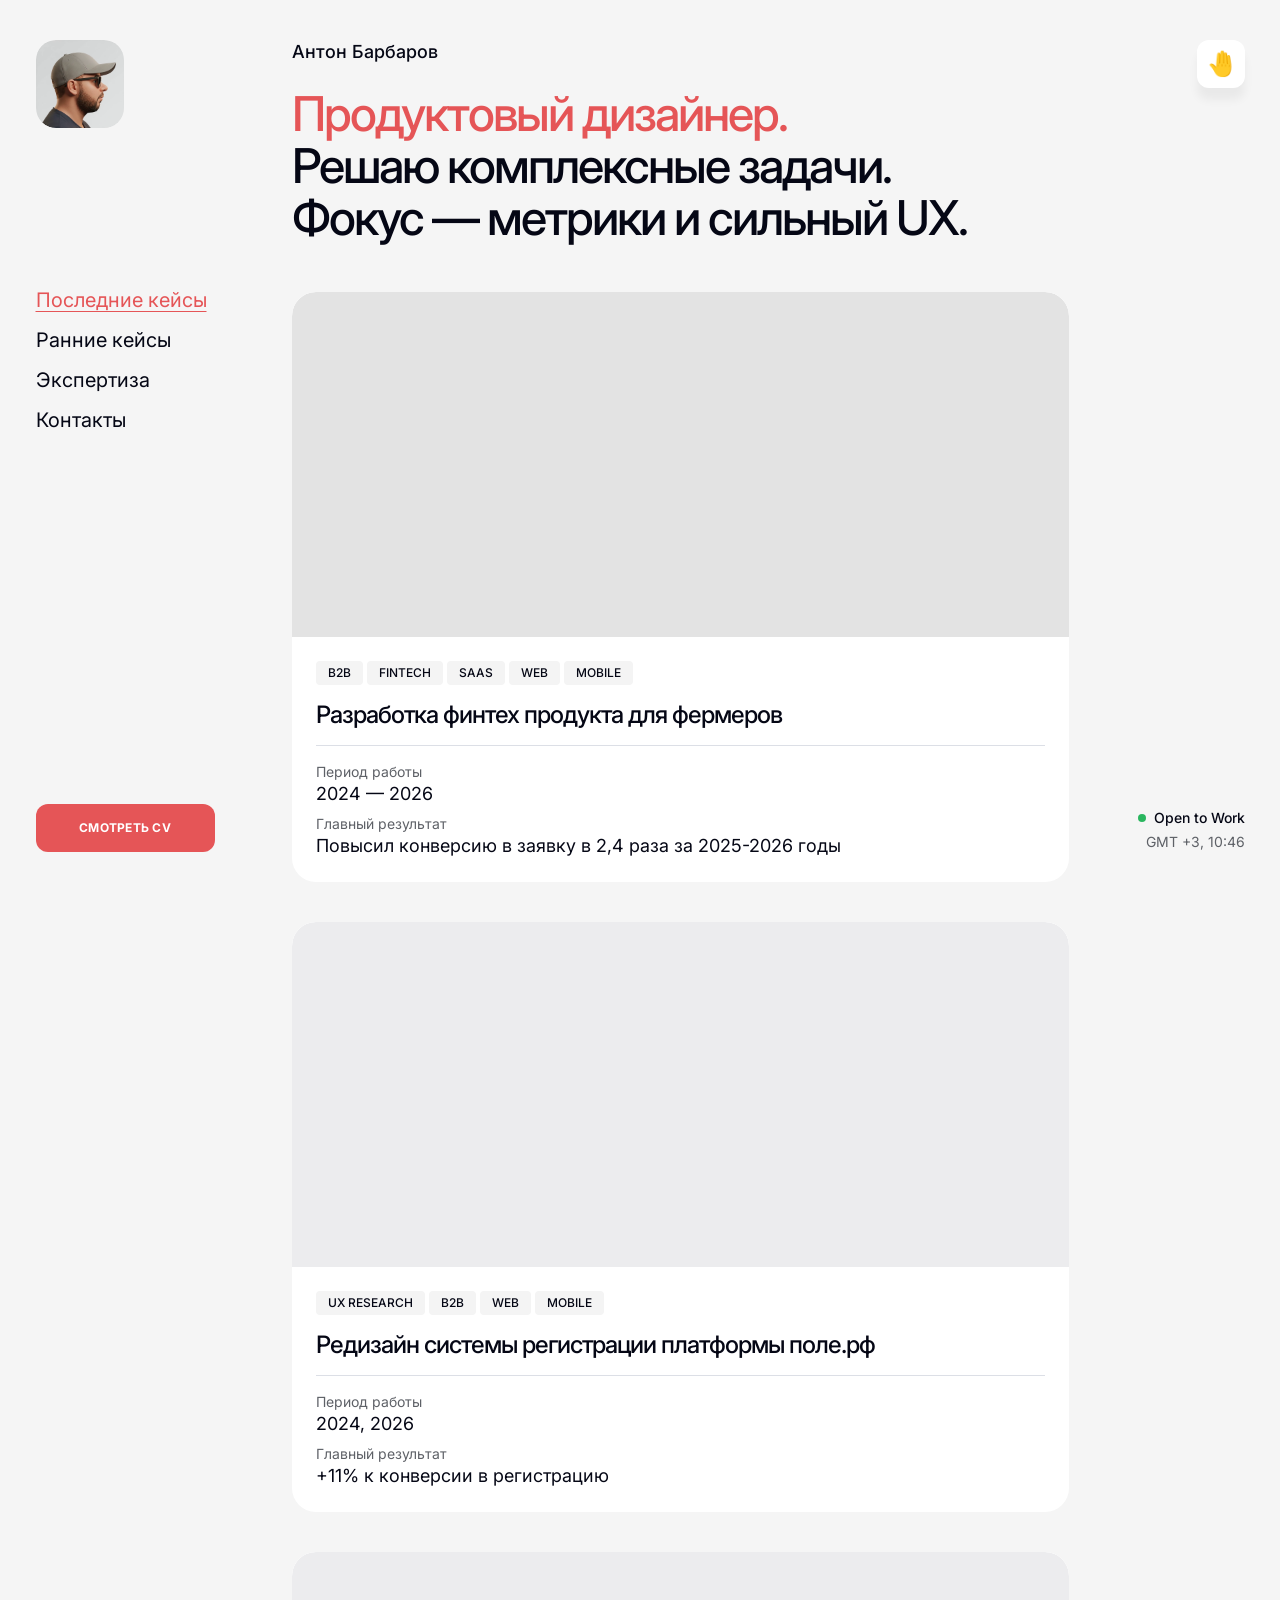
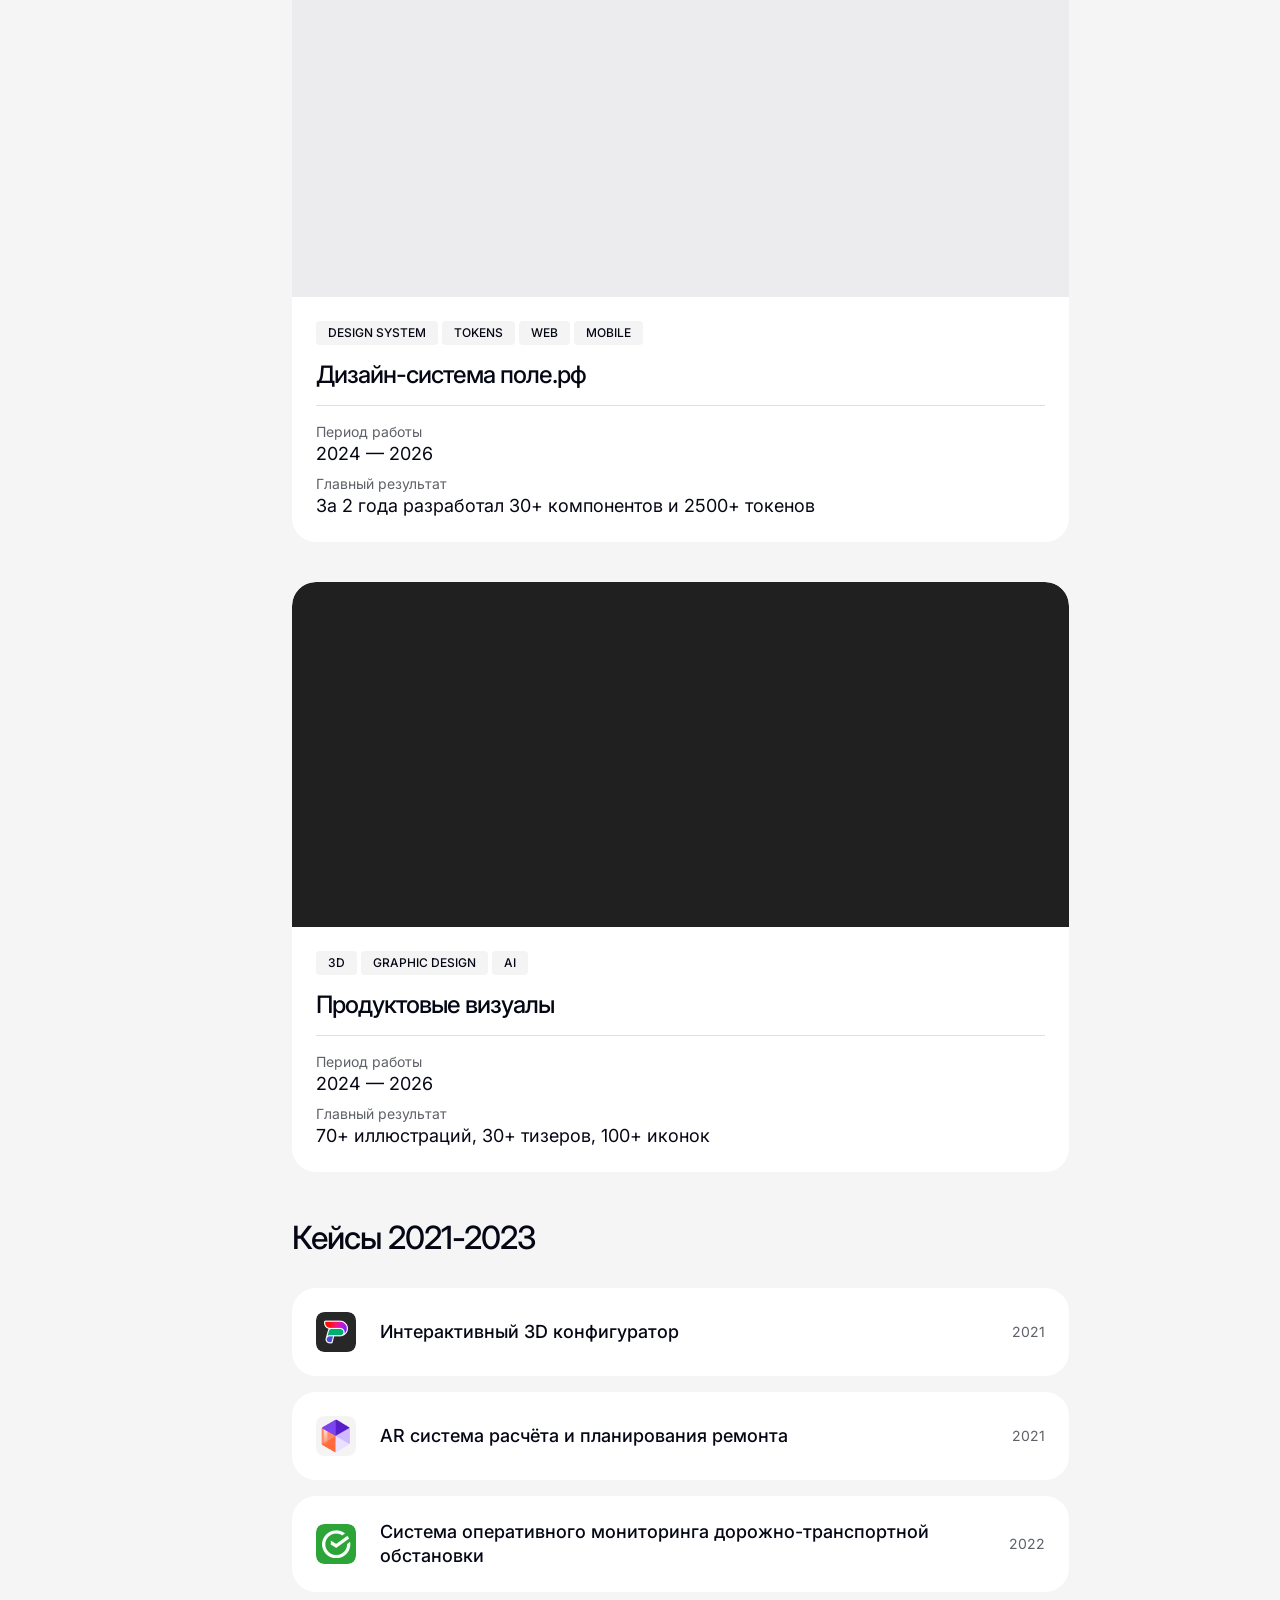
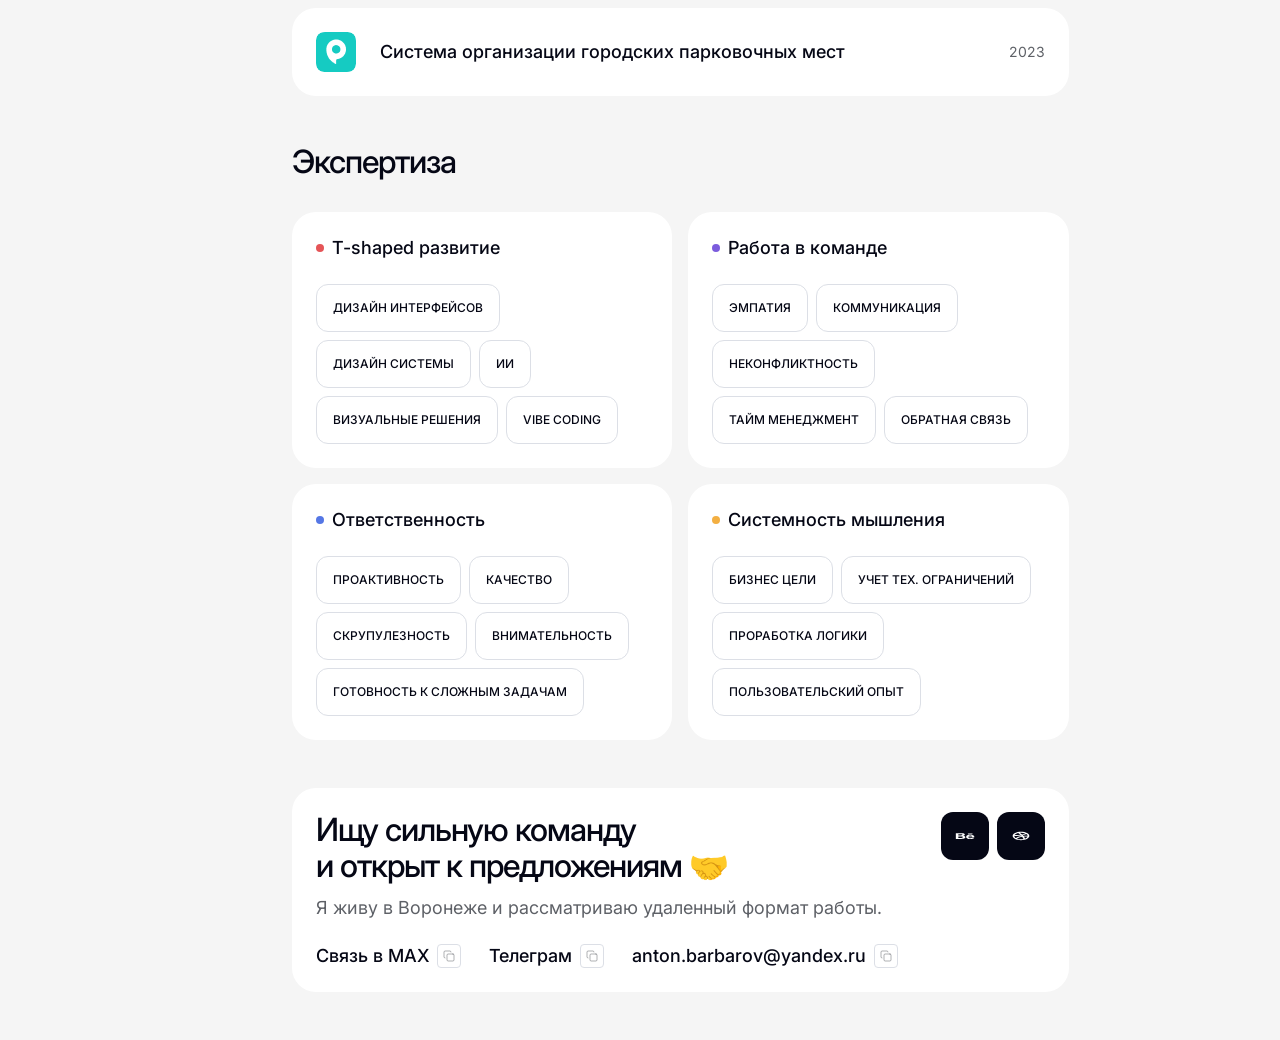
==== commit f0236a1f: "Shorten contact intro and tweak vertical spacing Co-authored-by: Cursor <cursoragent@cursor.com>" ====
--- a/index.html
+++ b/index.html
@@ -466,8 +466,7 @@
                   Ищу сильную команду<br class="contact-card__br" /> и открыт к предложениям 🤝
                 </p>
                 <p class="contact-card__text">
-                  Я живу в Воронеже и рассматриваю удаленный формат работы. Пишите
-                  в любое время, буду рад ответить на ваши вопросы!
+                  Я живу в Воронеже и рассматриваю удаленный формат работы.
                 </p>
               </div>
               <div class="contact-card__footer">
--- a/src/styles/main.css
+++ b/src/styles/main.css
@@ -1888,7 +1888,7 @@
     "intro socials"
     "channels channels";
   column-gap: 24px;
-  row-gap: 20px;
+  row-gap: 24px;
   align-items: start;
   padding: 24px;
   background: var(--surface);
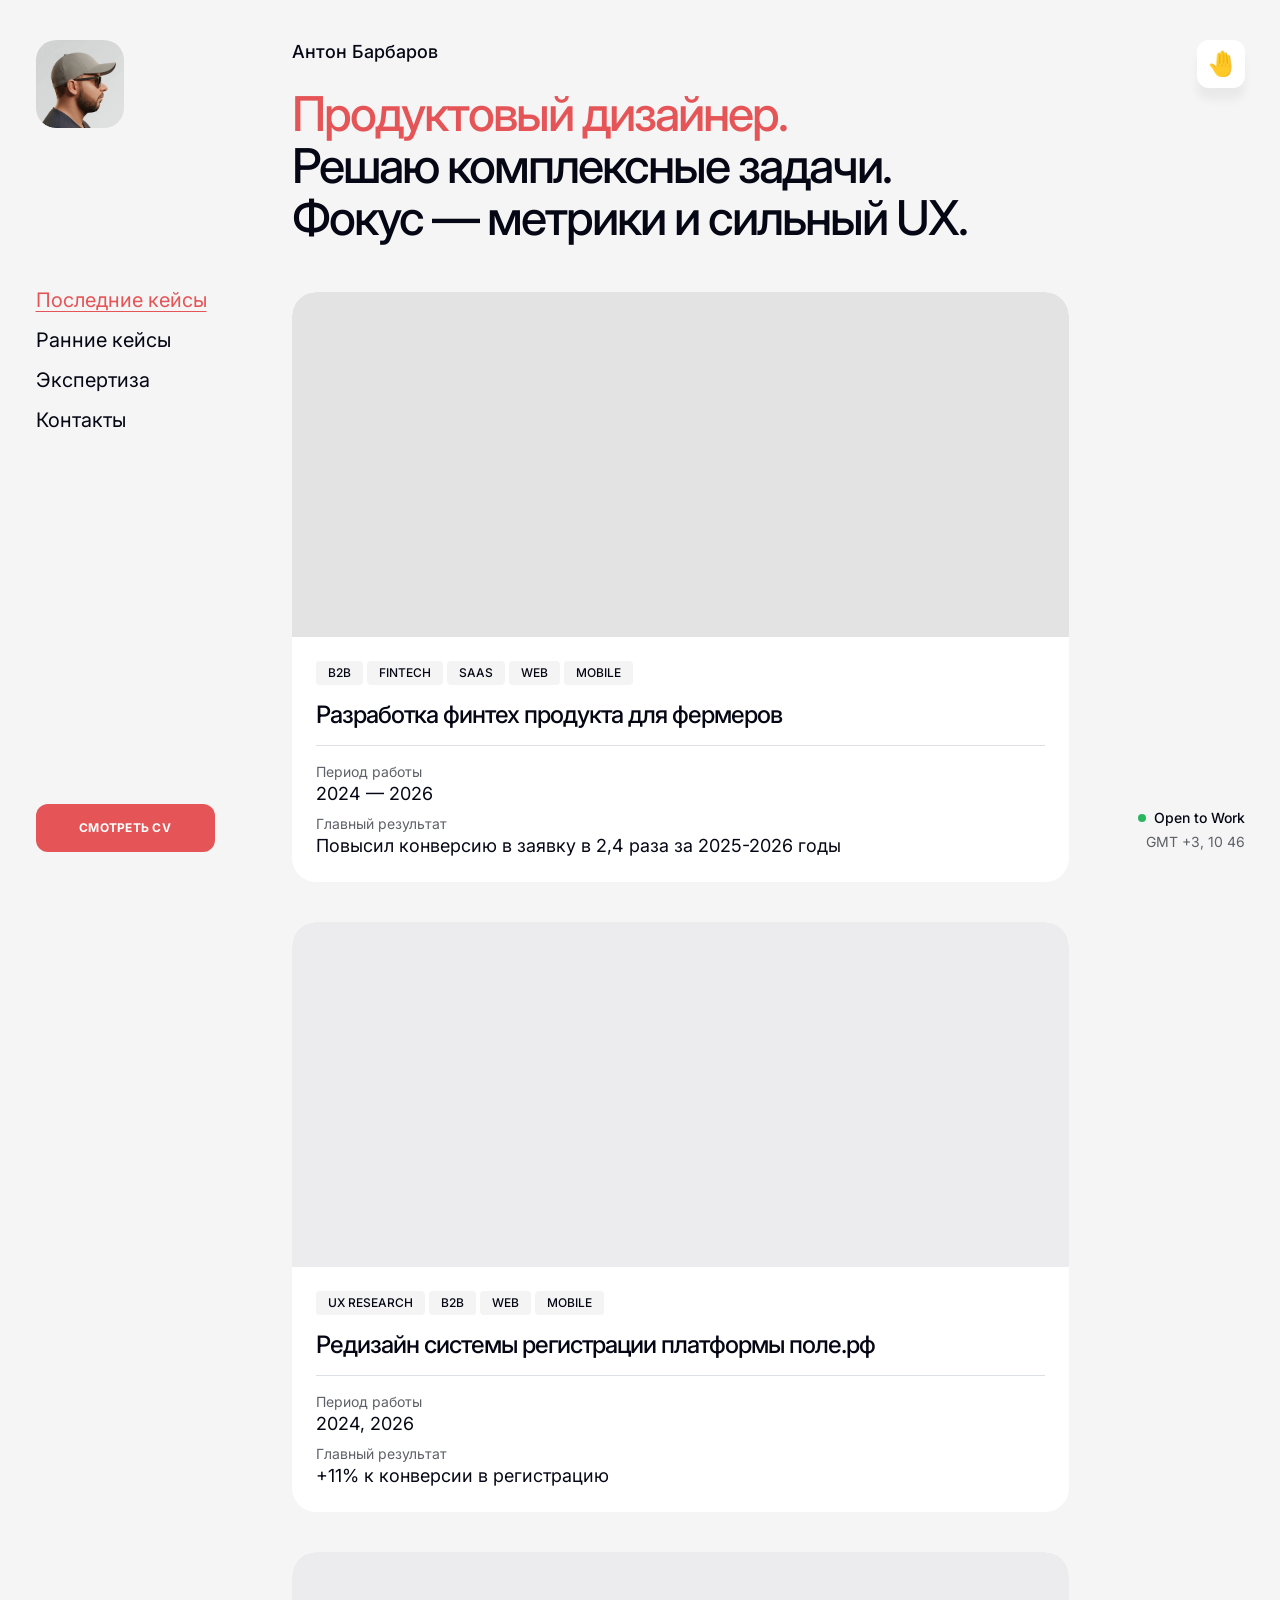
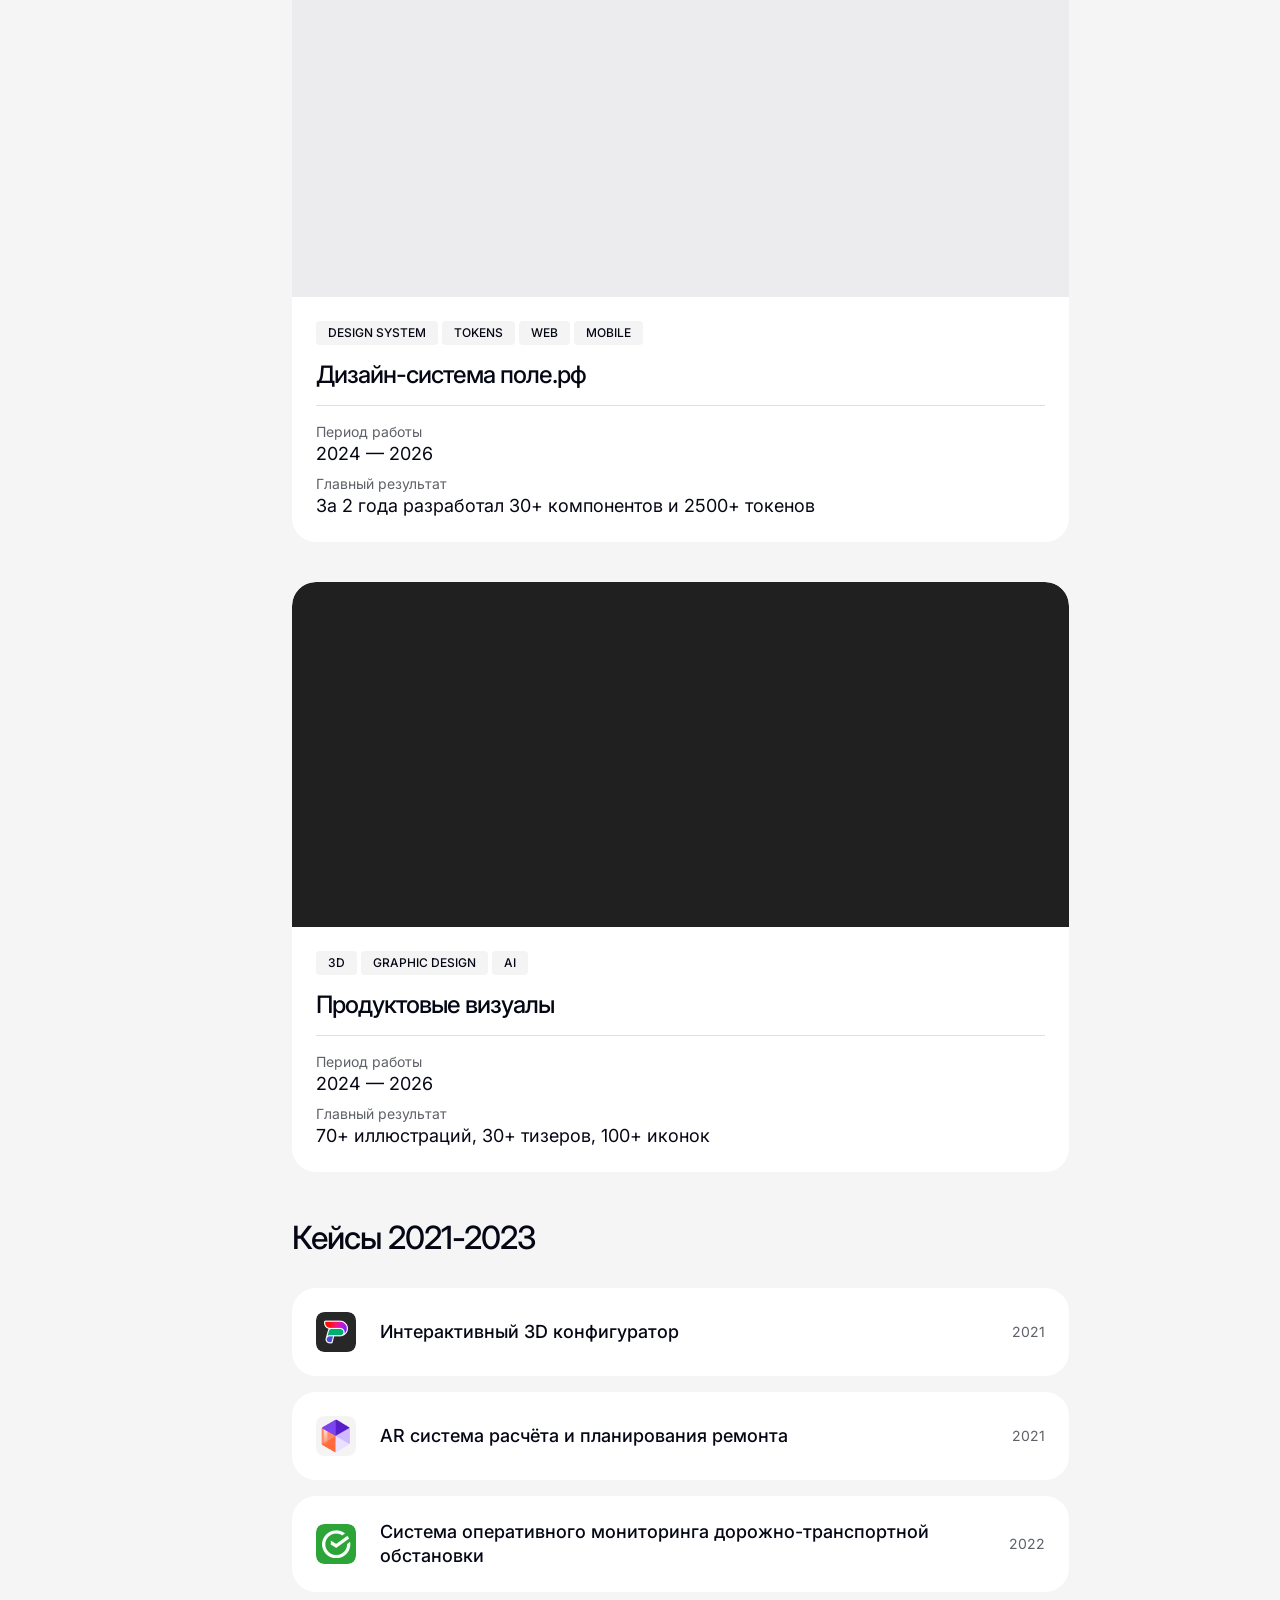
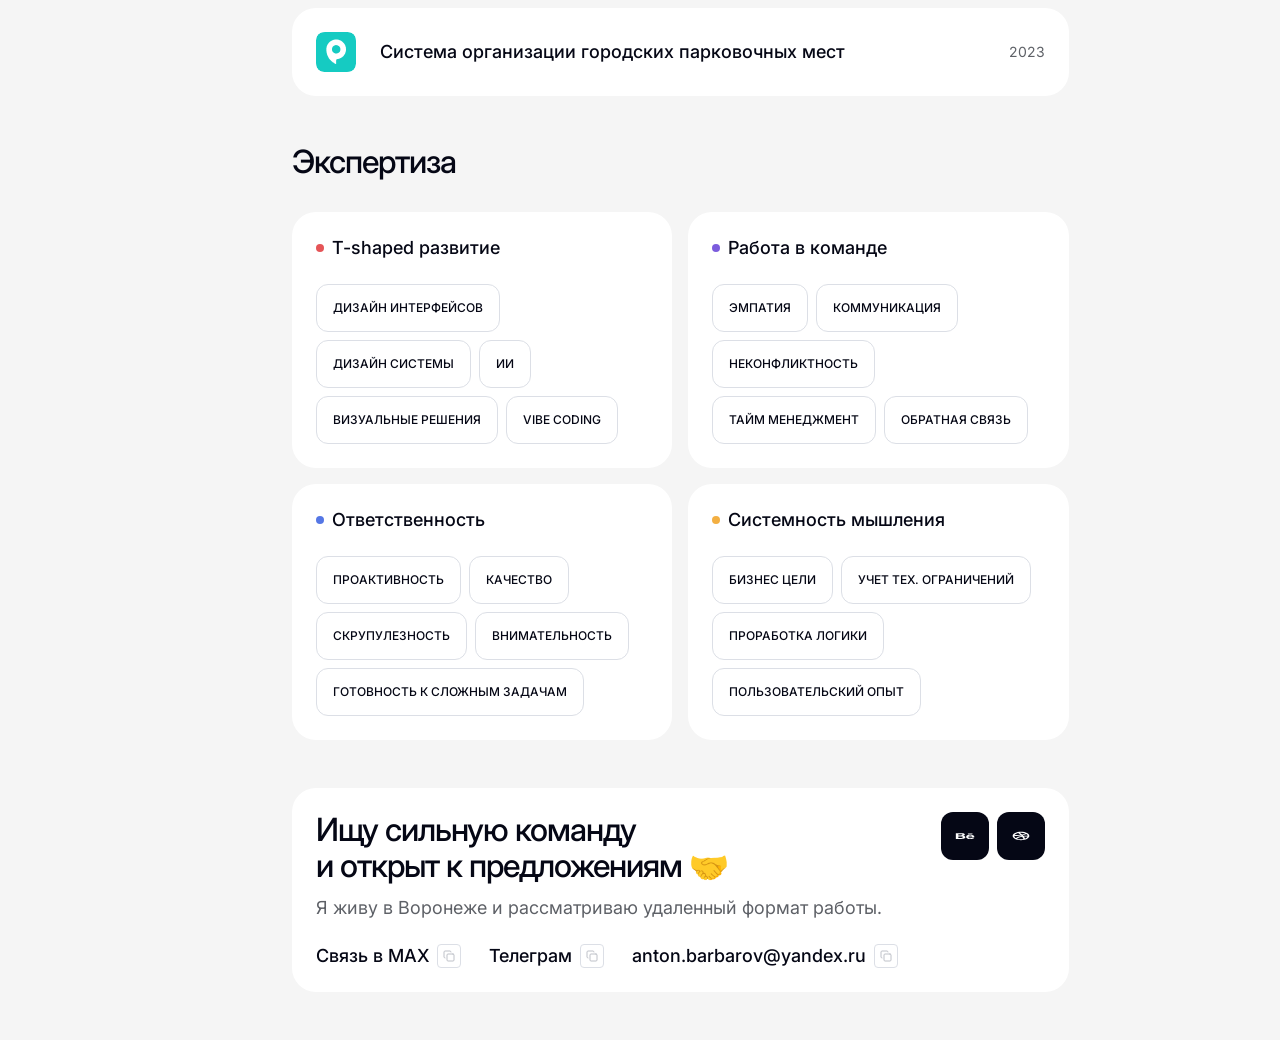
==== commit f85d427e: "Fix contact copy fallback and normalize copy icon stroke Co-authored-by: Cursor <cursoragent@cursor." ====
--- a/index.html
+++ b/index.html
@@ -1,4 +1,4 @@
-﻿<!DOCTYPE html>
+<!DOCTYPE html>
 <html lang="ru">
   <head>
     <meta charset="UTF-8" />
@@ -19,7 +19,7 @@
     />
     <link rel="stylesheet" href="./src/styles/tokens.css?v=20260807-1" />
     <link rel="stylesheet" href="./src/styles/components.css?v=20260730-7" />
-    <link rel="stylesheet" href="./src/styles/main.css?v=20260731-1" />
+    <link rel="stylesheet" href="./src/styles/main.css?v=20260811-2" />
   </head>
   <body>
     <div class="app">
@@ -488,7 +488,7 @@
                       >
                         <img
                           class="btn-copy__icon btn-copy__icon--copy"
-                          src="./src/assets/svg/ui/copy.svg?v=4"
+                          src="./src/assets/svg/ui/copy.svg?v=6"
                           alt=""
                           width="12"
                           height="12"
@@ -520,7 +520,7 @@
                       >
                         <img
                           class="btn-copy__icon btn-copy__icon--copy"
-                          src="./src/assets/svg/ui/copy.svg?v=4"
+                          src="./src/assets/svg/ui/copy.svg?v=6"
                           alt=""
                           width="12"
                           height="12"
@@ -550,7 +550,7 @@
                       >
                         <img
                           class="btn-copy__icon btn-copy__icon--copy"
-                          src="./src/assets/svg/ui/copy.svg?v=4"
+                          src="./src/assets/svg/ui/copy.svg?v=6"
                           alt=""
                           width="12"
                           height="12"
@@ -1034,6 +1034,6 @@
         }
       })();
     </script>
-    <script src="./src/js/main.js?v=20260730-18" type="module"></script>
+    <script src="./src/js/main.js?v=20260811-8" type="module"></script>
   </body>
 </html>
--- a/src/styles/main.css
+++ b/src/styles/main.css
@@ -2023,6 +2023,7 @@
   width: 12px;
   height: 12px;
   display: block;
+  pointer-events: none;
   transition: opacity 0.15s ease;
 }
 
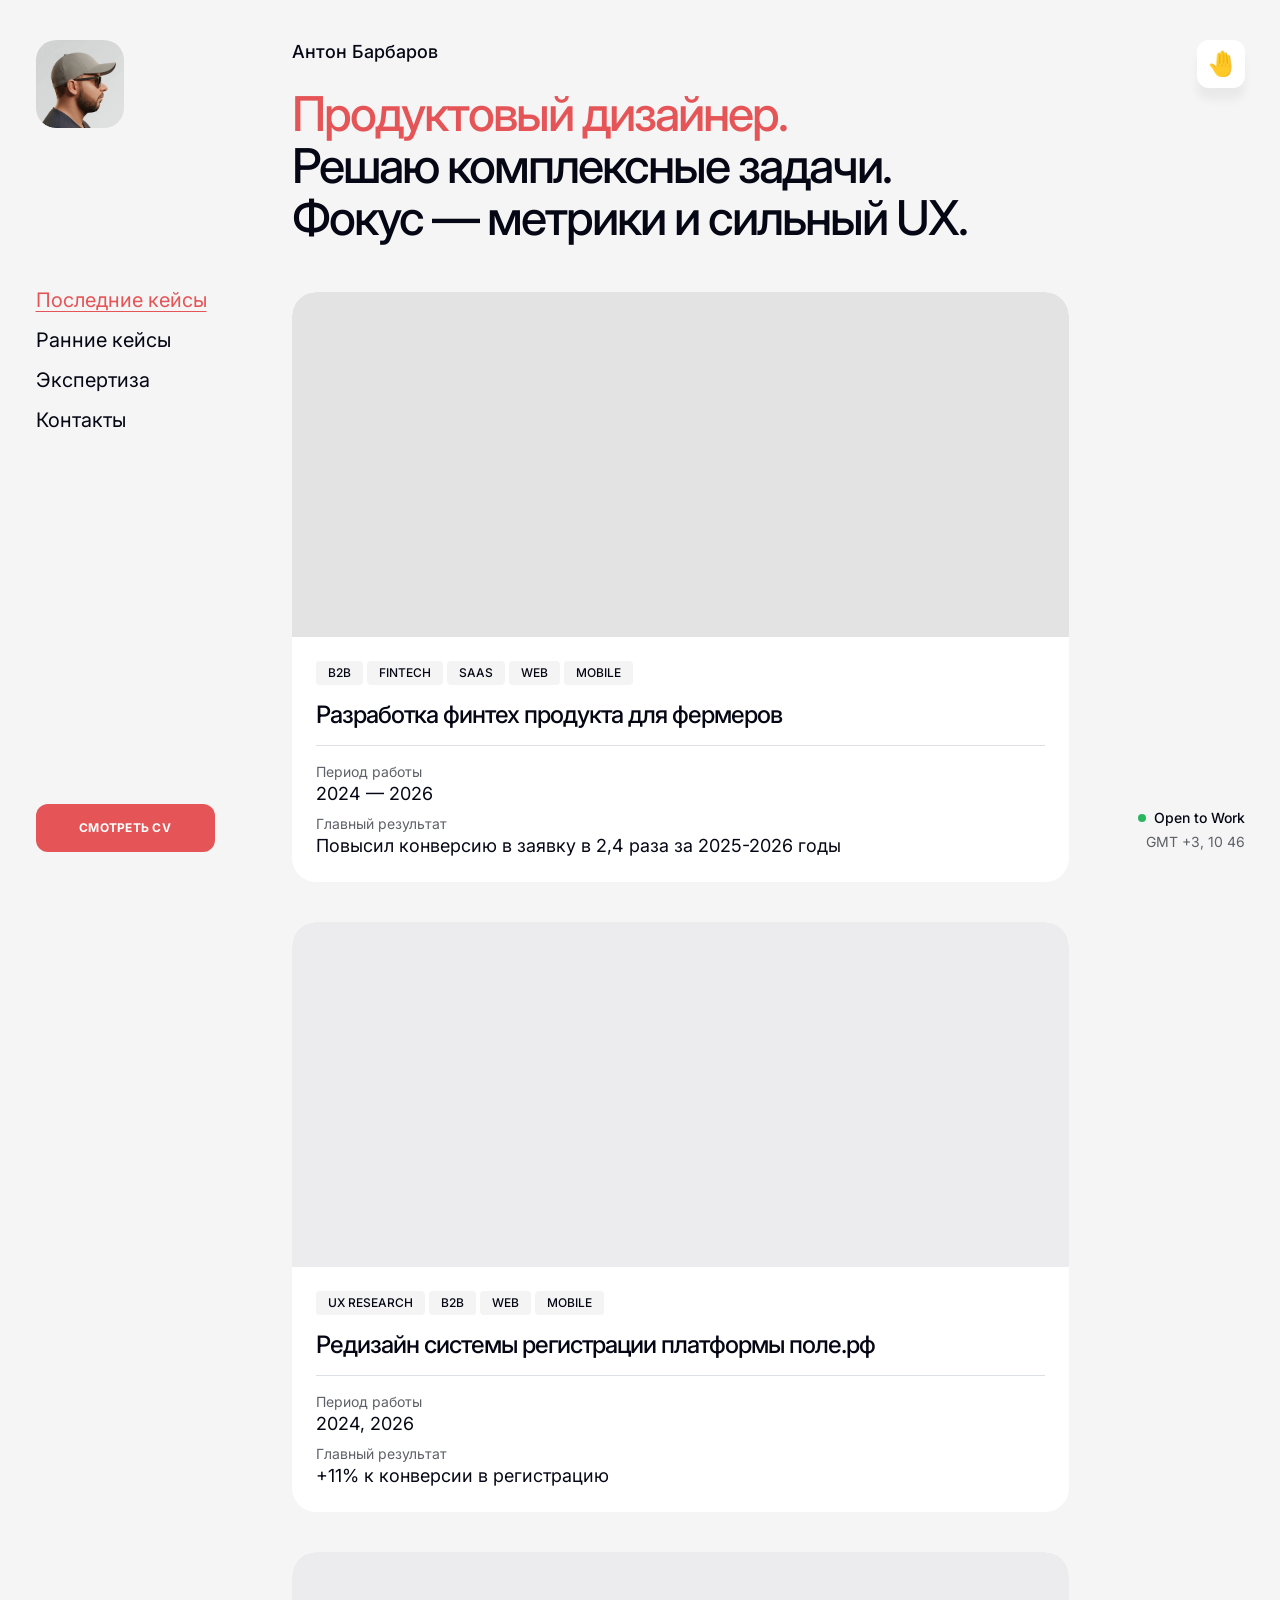
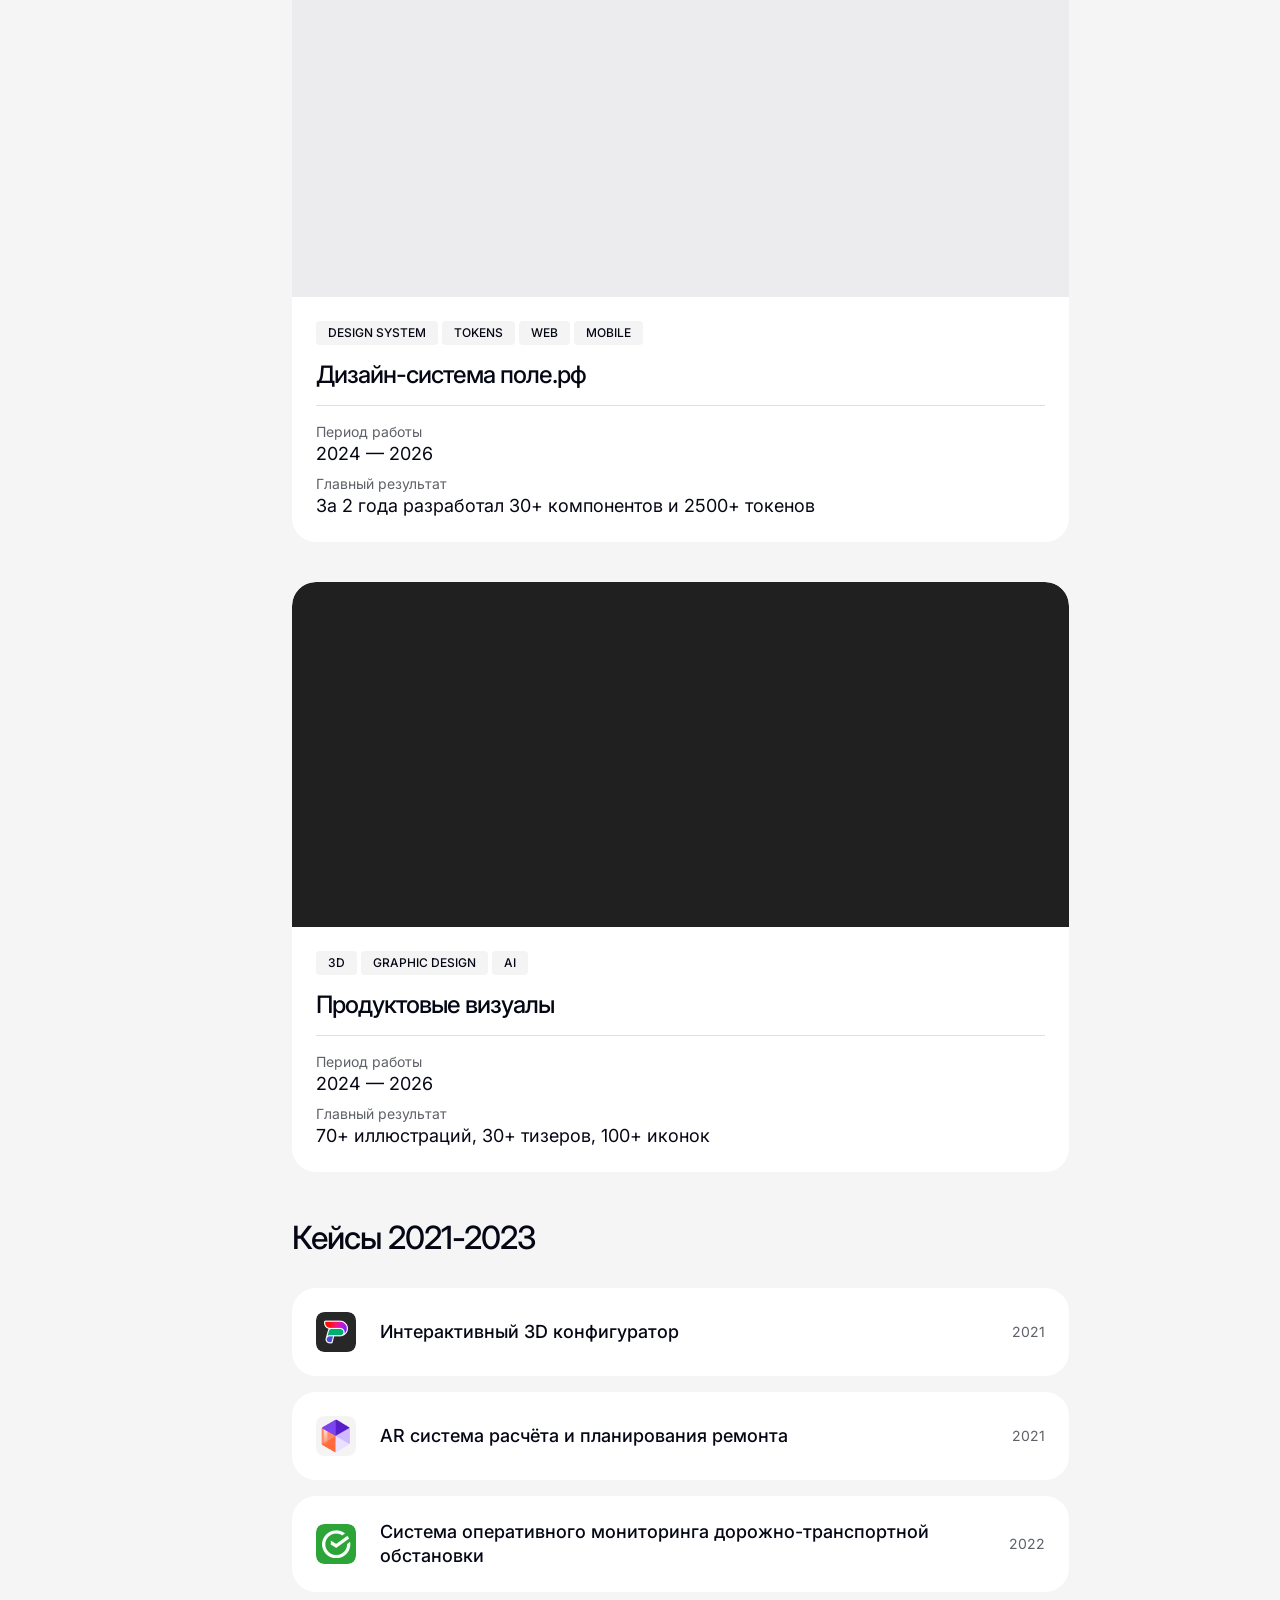
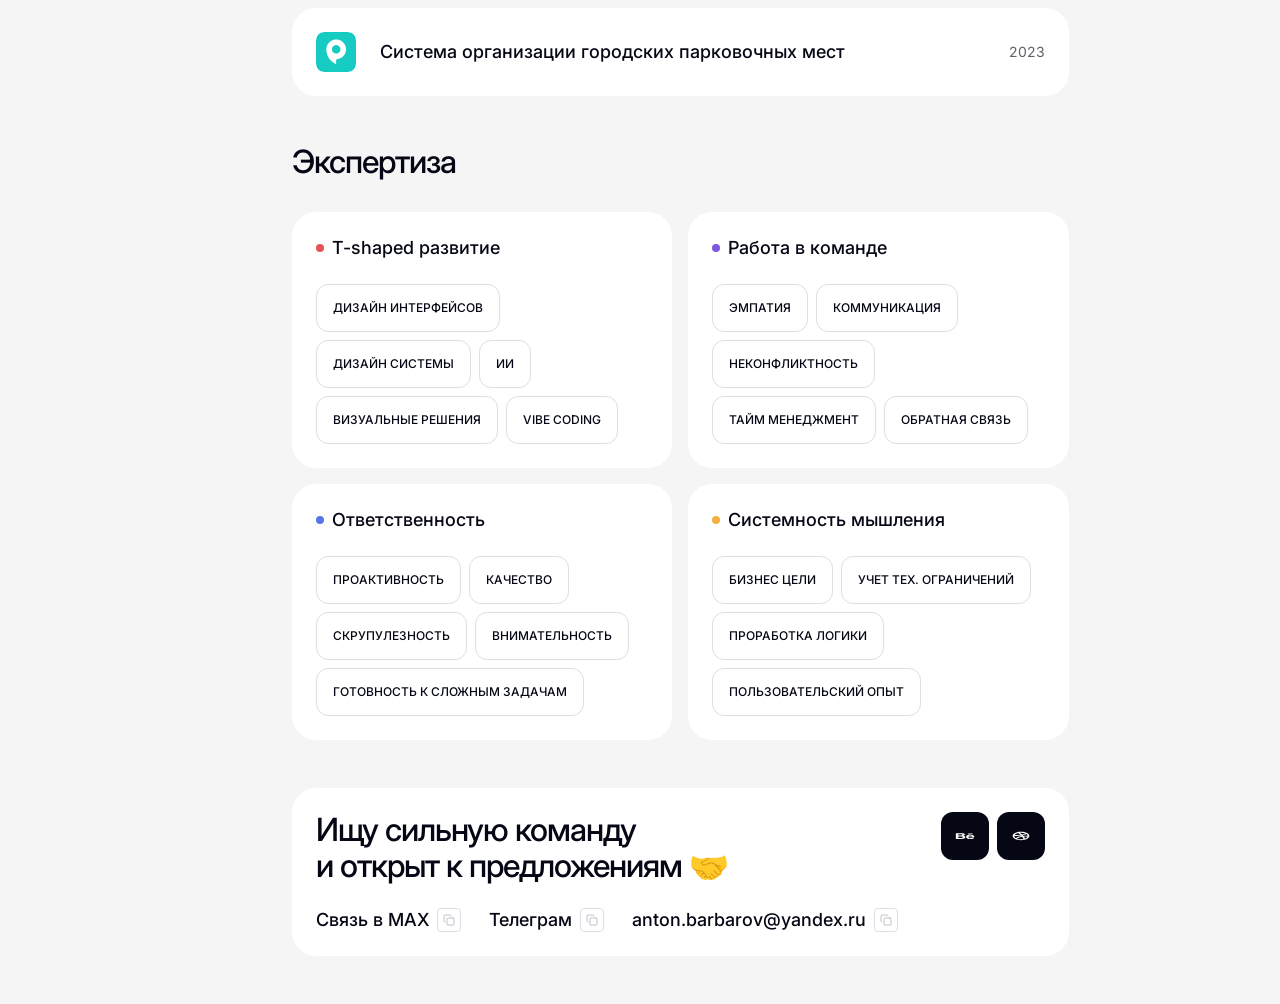
==== commit ea02db3d: "Remove Voronezh location line from contact card Co-authored-by: Cursor <cursoragent@cursor.com>" ====
--- a/index.html
+++ b/index.html
@@ -465,9 +465,6 @@
                 <p class="contact-card__headline">
                   Ищу сильную команду<br class="contact-card__br" /> и открыт к предложениям 🤝
                 </p>
-                <p class="contact-card__text">
-                  Я живу в Воронеже и рассматриваю удаленный формат работы.
-                </p>
               </div>
               <div class="contact-card__footer">
                 <div class="contact-card__channels">
--- a/src/styles/main.css
+++ b/src/styles/main.css
@@ -221,7 +221,7 @@
    h2: .section__title, .contact-card__headline
    h3: .case-card__title
    h4: .hero__name, .mini-case__title, .stack-card__title, .contact-card__name, .contact-channel__value
-   body: .case-card__meta dd, .contact-card__text
+   body: .case-card__meta dd
    mini: .case-card__meta dt, .mini-case__year, .contact-card__role, .clock, .availability
    badge: .badge
    item: .side-nav__link
@@ -1937,16 +1937,6 @@
   color: var(--text);
 }
 
-.contact-card__text {
-  margin: 0;
-  max-width: 52ch;
-  font-size: var(--font-body-size);
-  font-weight: var(--font-body-weight);
-  line-height: var(--font-body-line);
-  letter-spacing: var(--font-body-tracking);
-  color: var(--text-secondary);
-}
-
 .contact-card__br {
   display: none;
 }
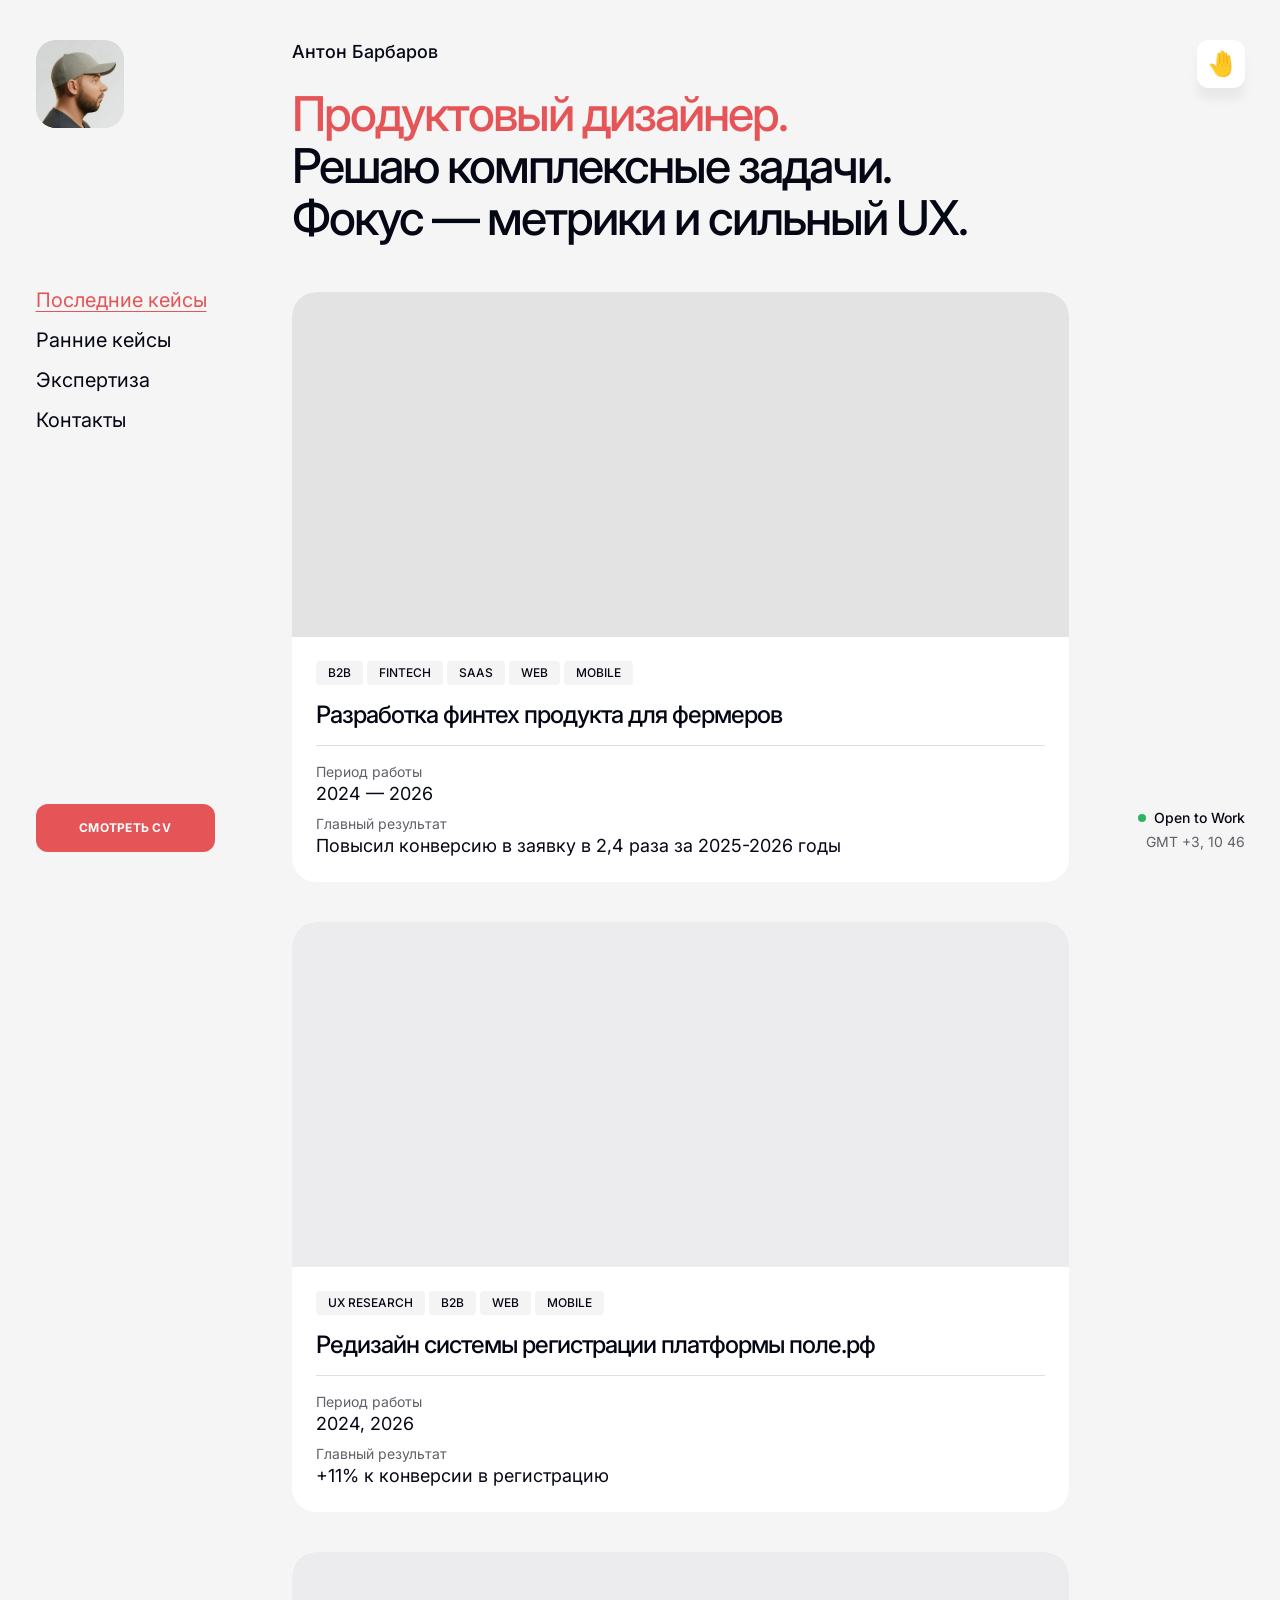
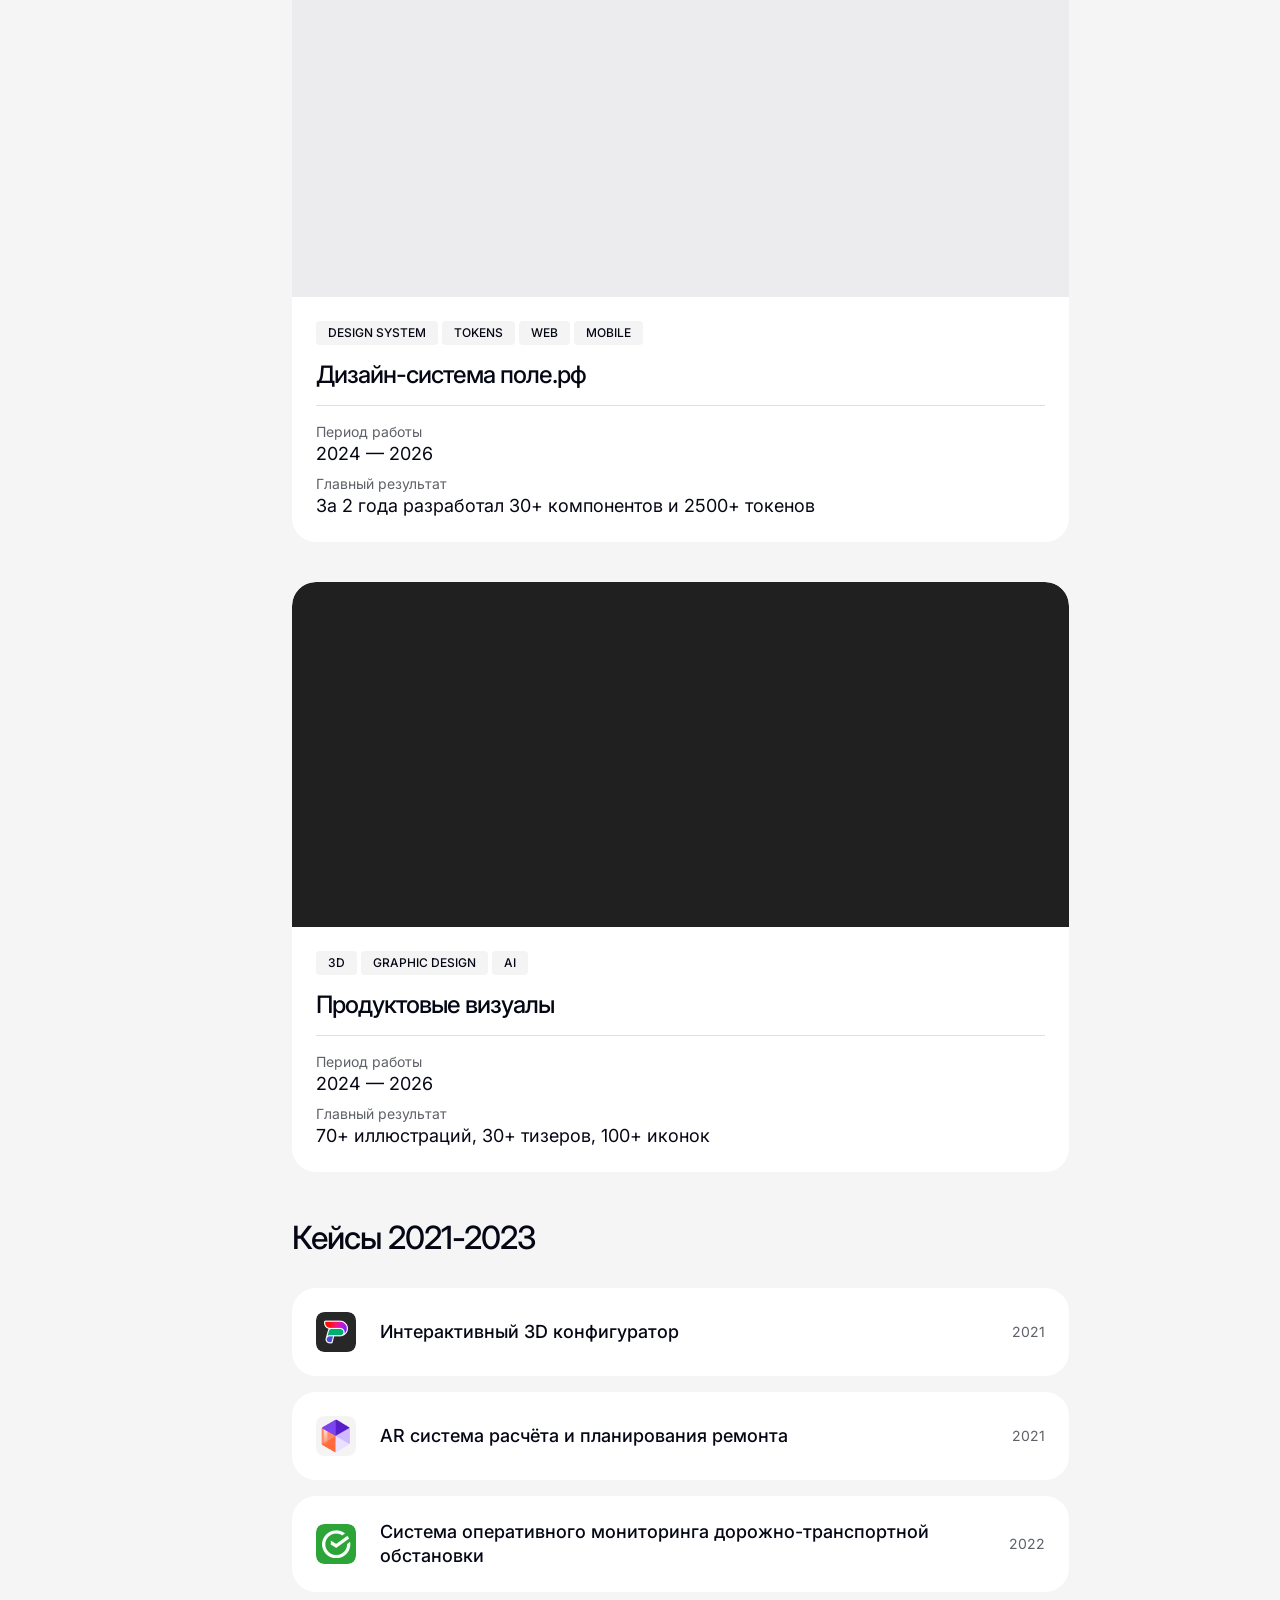
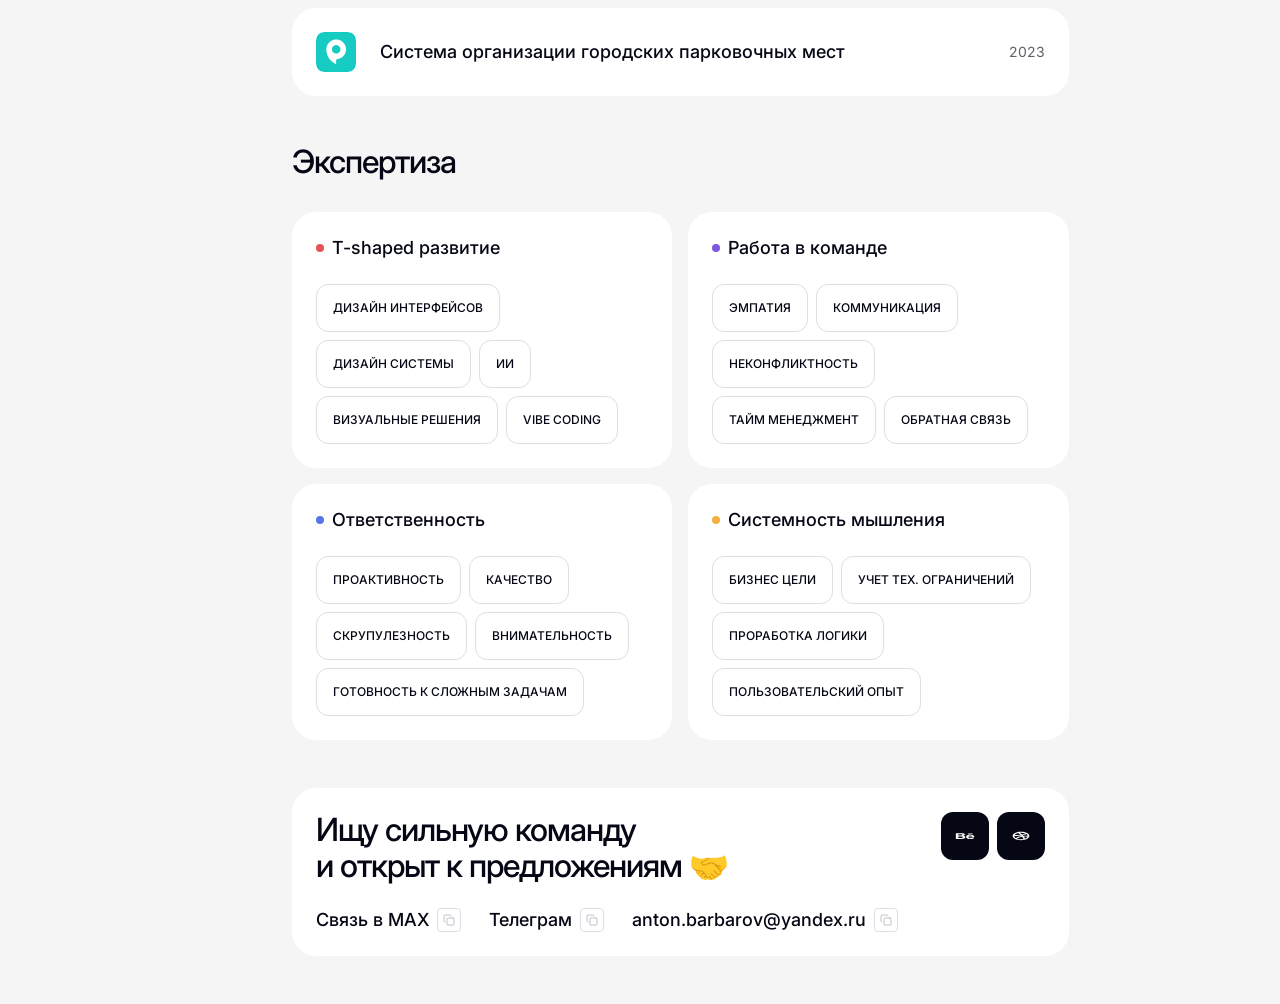
==== commit 89835bdb: "Update resume PDF and cache version for October 12" ====
--- a/index.html
+++ b/index.html
@@ -54,7 +54,7 @@
             <a class="side-nav__link js-nav-link" href="#contact">Контакты</a>
           </nav>
         </div>
-        <a class="btn btn--primary" href="./src/assets/docs/Barbarov-Anton-CV.pdf" target="_blank" rel="noopener noreferrer">
+        <a class="btn btn--primary" href="./src/assets/docs/Barbarov-Anton-CV.pdf?v=20261012" target="_blank" rel="noopener noreferrer">
           Смотреть CV
         </a>
       </aside>
@@ -766,7 +766,7 @@
           </nav>
         </div>
         <div class="mobile-menu__footer">
-          <a class="btn btn--primary mobile-menu__cv" href="./src/assets/docs/Barbarov-Anton-CV.pdf" target="_blank" rel="noopener noreferrer">
+          <a class="btn btn--primary mobile-menu__cv" href="./src/assets/docs/Barbarov-Anton-CV.pdf?v=20261012" target="_blank" rel="noopener noreferrer">
             Смотреть CV
           </a>
           <p class="clock mobile-menu__clock mobile-menu__clock--bottom" id="clock-menu-bottom">
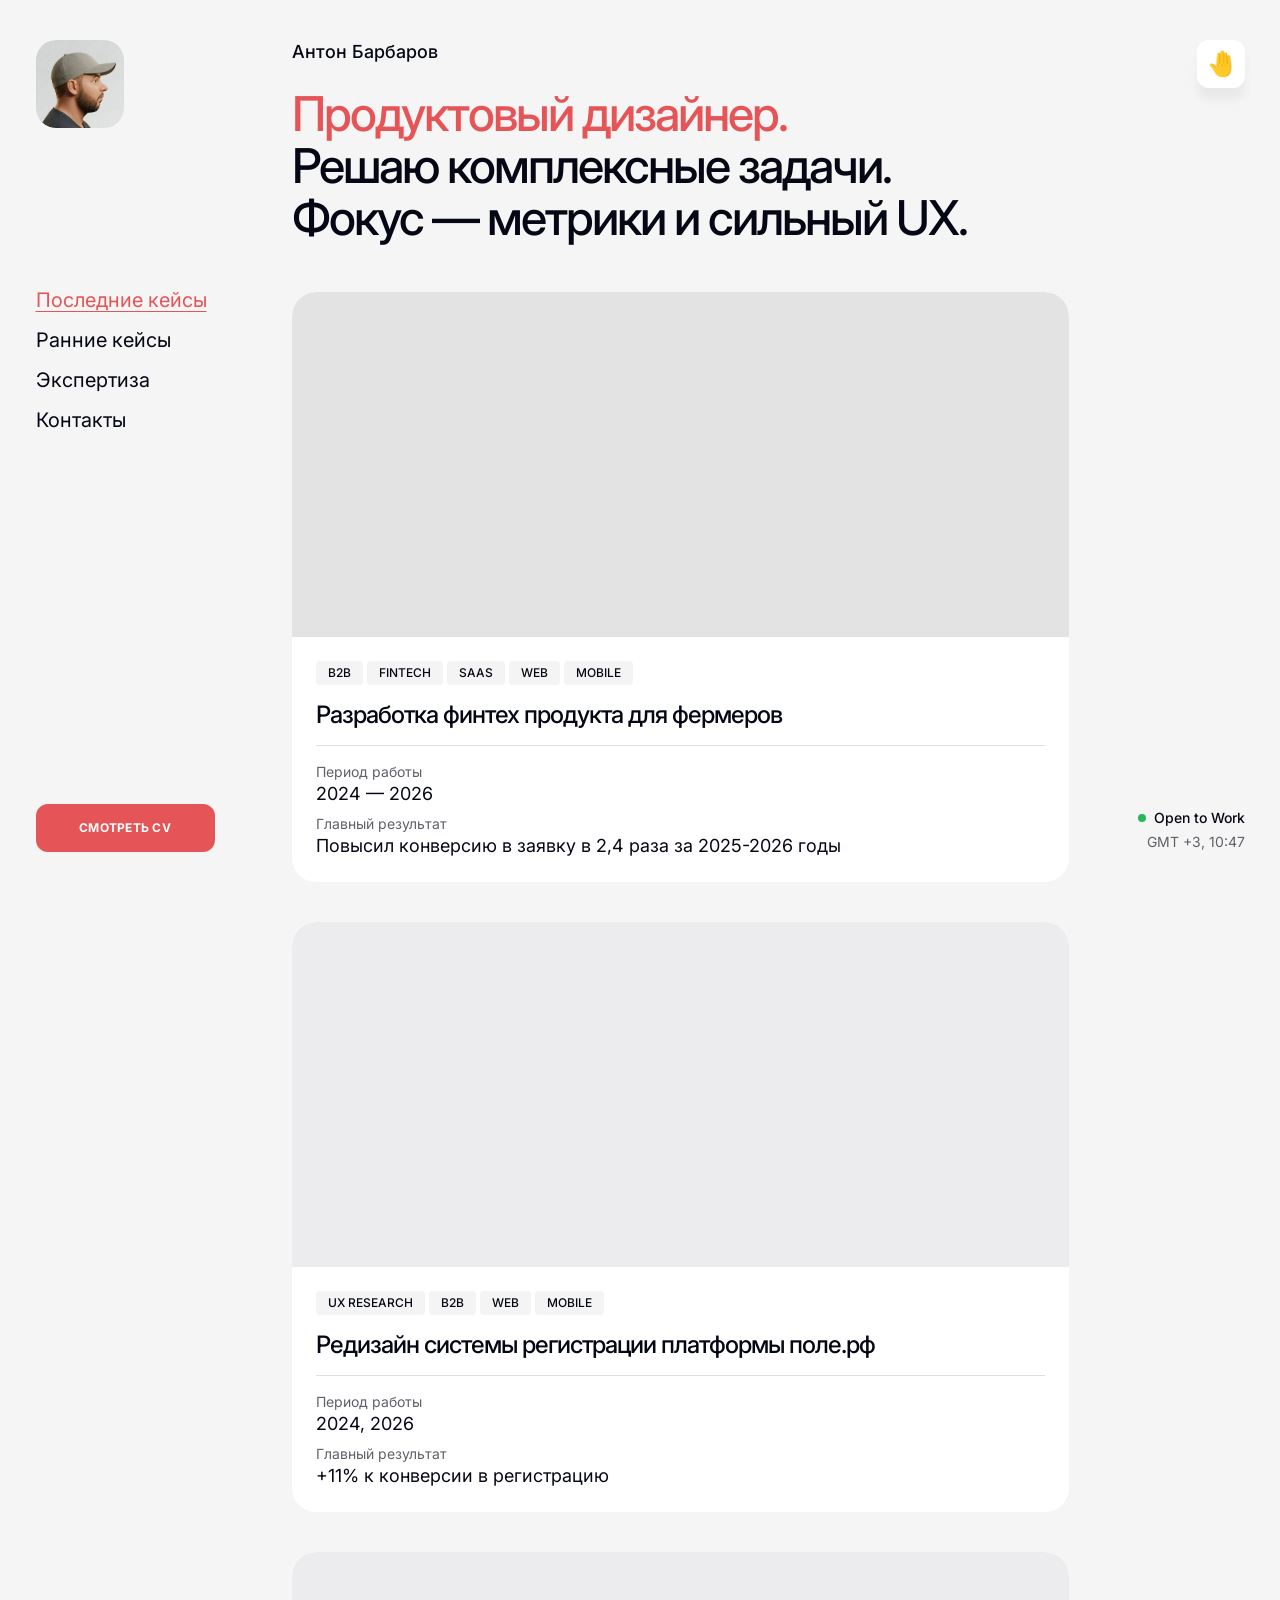
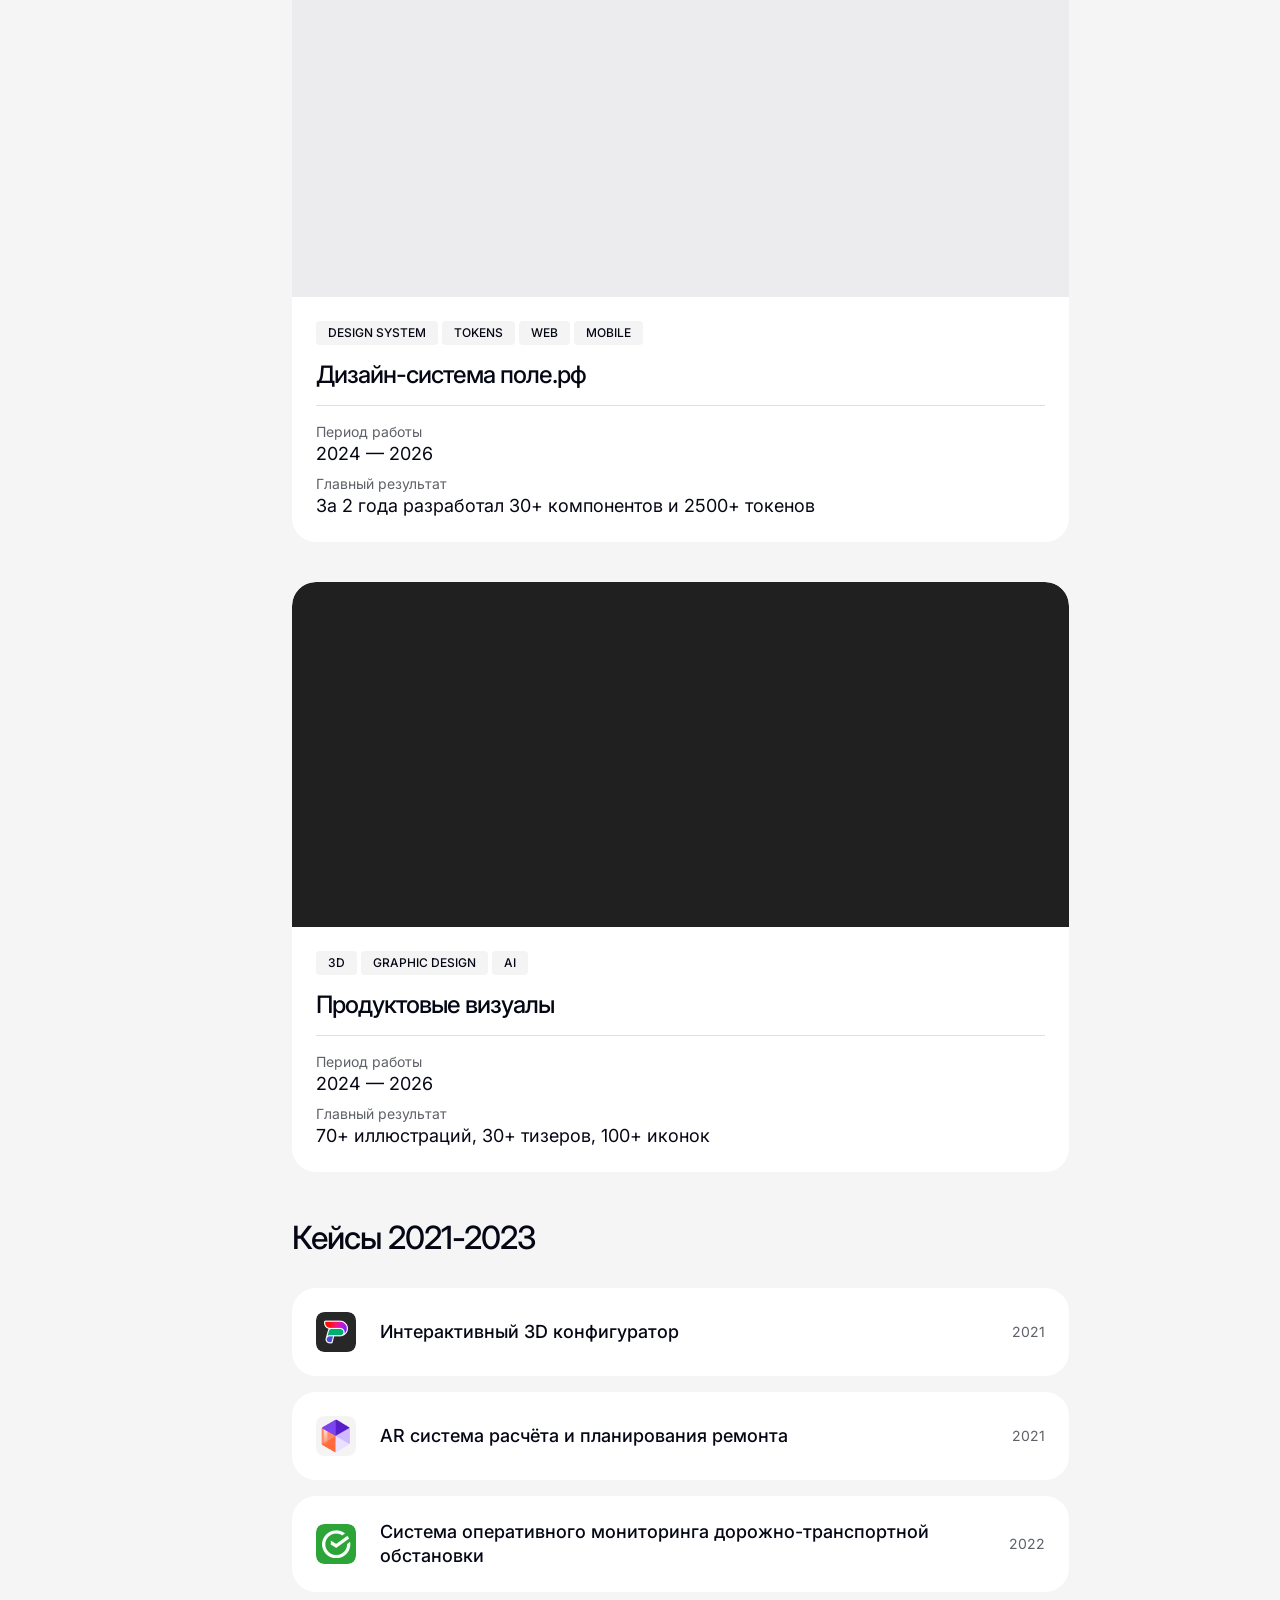
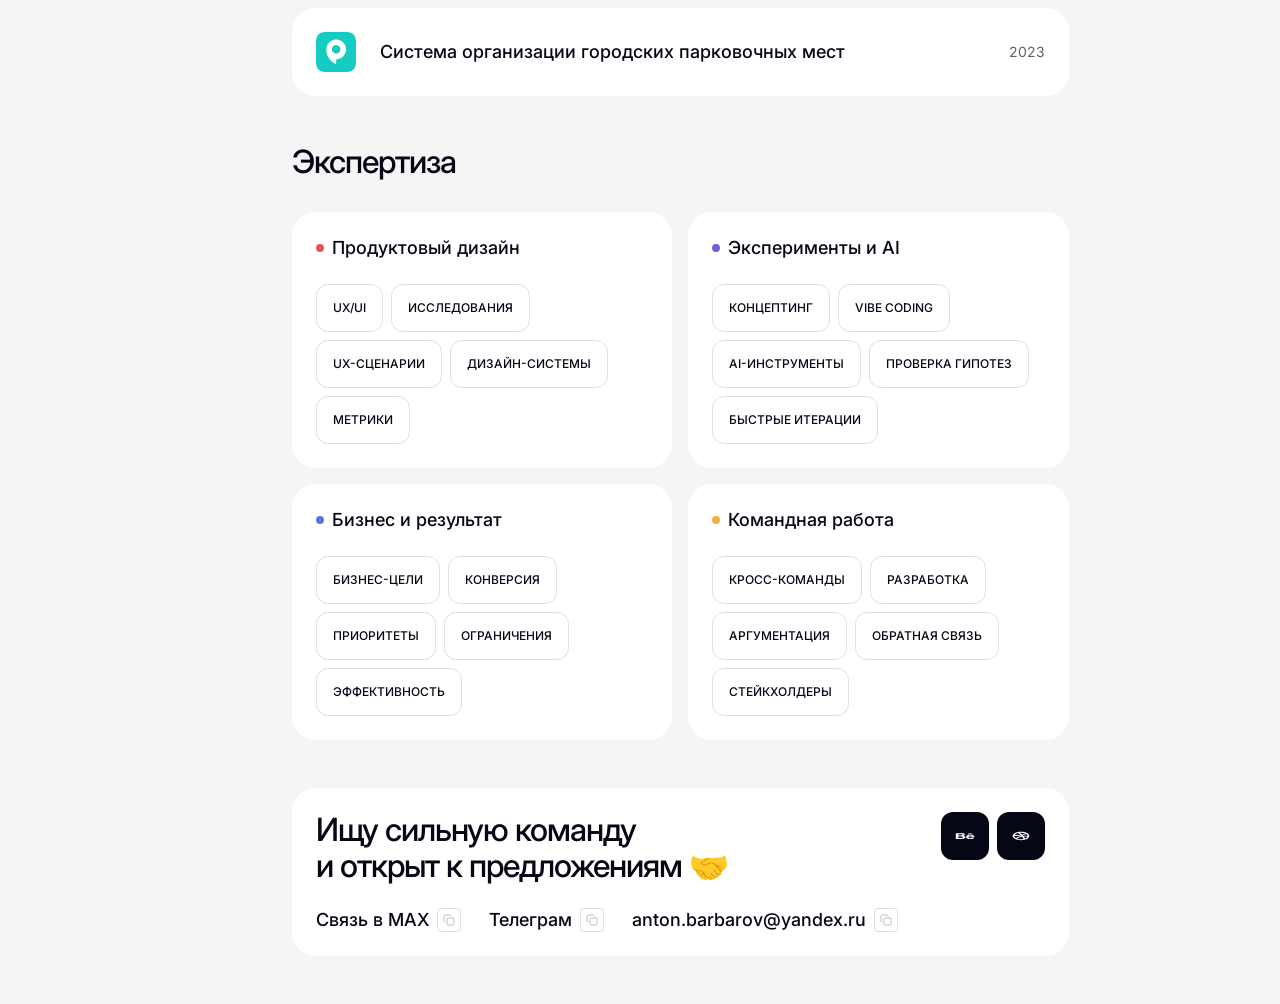
==== commit d62a67af: "Update expertise titles and skill tags" ====
--- a/index.html
+++ b/index.html
@@ -405,55 +405,56 @@
               <article class="stack-card">
                 <div class="stack-card__heading">
                   <span class="stack-card__dot stack-card__dot--product" aria-hidden="true"></span>
-                  <h3 class="stack-card__title">T-shaped развитие</h3>
+                  <h3 class="stack-card__title">Продуктовый дизайн</h3>
                 </div>
                 <div class="stack-card__tags">
-                  <span class="badge badge--stack">ДИЗАЙН ИНТЕРФЕЙСОВ</span>
-                  <span class="badge badge--stack">ДИЗАЙН СИСТЕМЫ</span>
-                  <span class="badge badge--stack">ИИ</span>
-                  <span class="badge badge--stack">ВИЗУАЛЬНЫЕ РЕШЕНИЯ</span>
-                  <span class="badge badge--stack">VIBE CODING</span>
+                  <span class="badge badge--stack">UX/UI</span>
+                  <span class="badge badge--stack">Исследования</span>
+                  <span class="badge badge--stack">UX-сценарии</span>
+                  <span class="badge badge--stack">Дизайн-системы</span>
+                  <span class="badge badge--stack">Метрики</span>
                 </div>
               </article>
 
               <article class="stack-card">
                 <div class="stack-card__heading">
                   <span class="stack-card__dot stack-card__dot--research" aria-hidden="true"></span>
-                  <h3 class="stack-card__title">Работа в команде</h3>
+                  <h3 class="stack-card__title">Эксперименты и AI</h3>
                 </div>
                 <div class="stack-card__tags">
-                  <span class="badge badge--stack">ЭМПАТИЯ</span>
-                  <span class="badge badge--stack">КОММУНИКАЦИЯ</span>
-                  <span class="badge badge--stack">НЕКОНФЛИКТНОСТЬ</span>
-                  <span class="badge badge--stack">ТАЙМ МЕНЕДЖМЕНТ</span>
-                  <span class="badge badge--stack">ОБРАТНАЯ СВЯЗЬ</span>
+                  <span class="badge badge--stack">Концептинг</span>
+                  <span class="badge badge--stack">Vibe Coding</span>
+                  <span class="badge badge--stack">AI-инструменты</span>
+                  <span class="badge badge--stack">Проверка гипотез</span>
+                  <span class="badge badge--stack">Быстрые итерации</span>
                 </div>
               </article>
 
               <article class="stack-card">
                 <div class="stack-card__heading">
                   <span class="stack-card__dot stack-card__dot--3d" aria-hidden="true"></span>
-                  <h3 class="stack-card__title">Ответственность</h3>
+                  <h3 class="stack-card__title">Бизнес и результат</h3>
                 </div>
                 <div class="stack-card__tags">
-                  <span class="badge badge--stack">ПРОАКТИВНОСТЬ</span>
-                  <span class="badge badge--stack">КАЧЕСТВО</span>
-                  <span class="badge badge--stack">СКРУПУЛЕЗНОСТЬ</span>
-                  <span class="badge badge--stack">ВНИМАТЕЛЬНОСТЬ</span>
-                  <span class="badge badge--stack">ГОТОВНОСТЬ К СЛОЖНЫМ ЗАДАЧАМ</span>
+                  <span class="badge badge--stack">Бизнес-цели</span>
+                  <span class="badge badge--stack">Конверсия</span>
+                  <span class="badge badge--stack">Приоритеты</span>
+                  <span class="badge badge--stack">Ограничения</span>
+                  <span class="badge badge--stack">Эффективность</span>
                 </div>
               </article>
 
               <article class="stack-card">
                 <div class="stack-card__heading">
                   <span class="stack-card__dot stack-card__dot--ai" aria-hidden="true"></span>
-                  <h3 class="stack-card__title">Системность мышления</h3>
+                  <h3 class="stack-card__title">Командная работа</h3>
                 </div>
                 <div class="stack-card__tags">
-                  <span class="badge badge--stack">Бизнес цели</span>
-                  <span class="badge badge--stack">Учет тех. ограничений</span>
-                  <span class="badge badge--stack">проработка логики</span>
-                  <span class="badge badge--stack">ПОЛЬЗОВАТЕЛЬСКИЙ ОПЫТ</span>
+                  <span class="badge badge--stack">Кросс-команды</span>
+                  <span class="badge badge--stack">Разработка</span>
+                  <span class="badge badge--stack">Аргументация</span>
+                  <span class="badge badge--stack">Обратная связь</span>
+                  <span class="badge badge--stack">Стейкхолдеры</span>
                 </div>
               </article>
             </div>
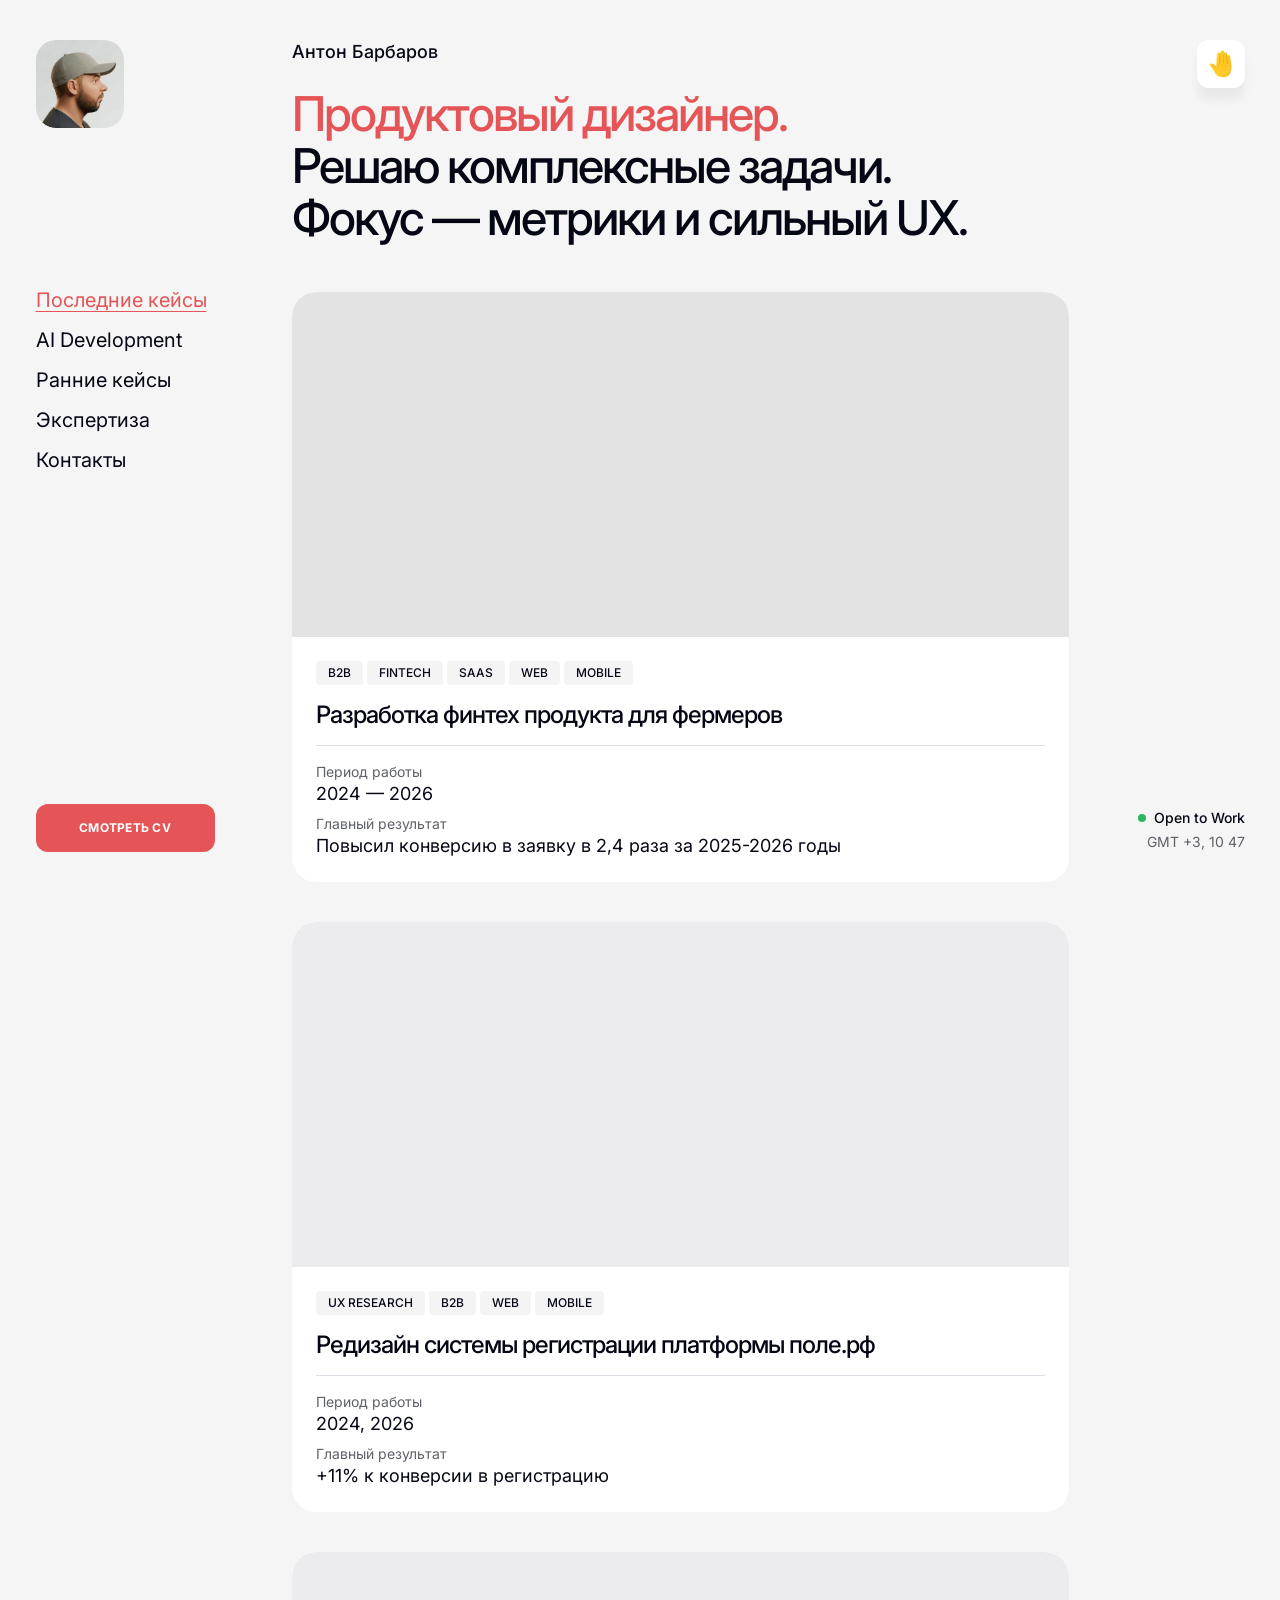
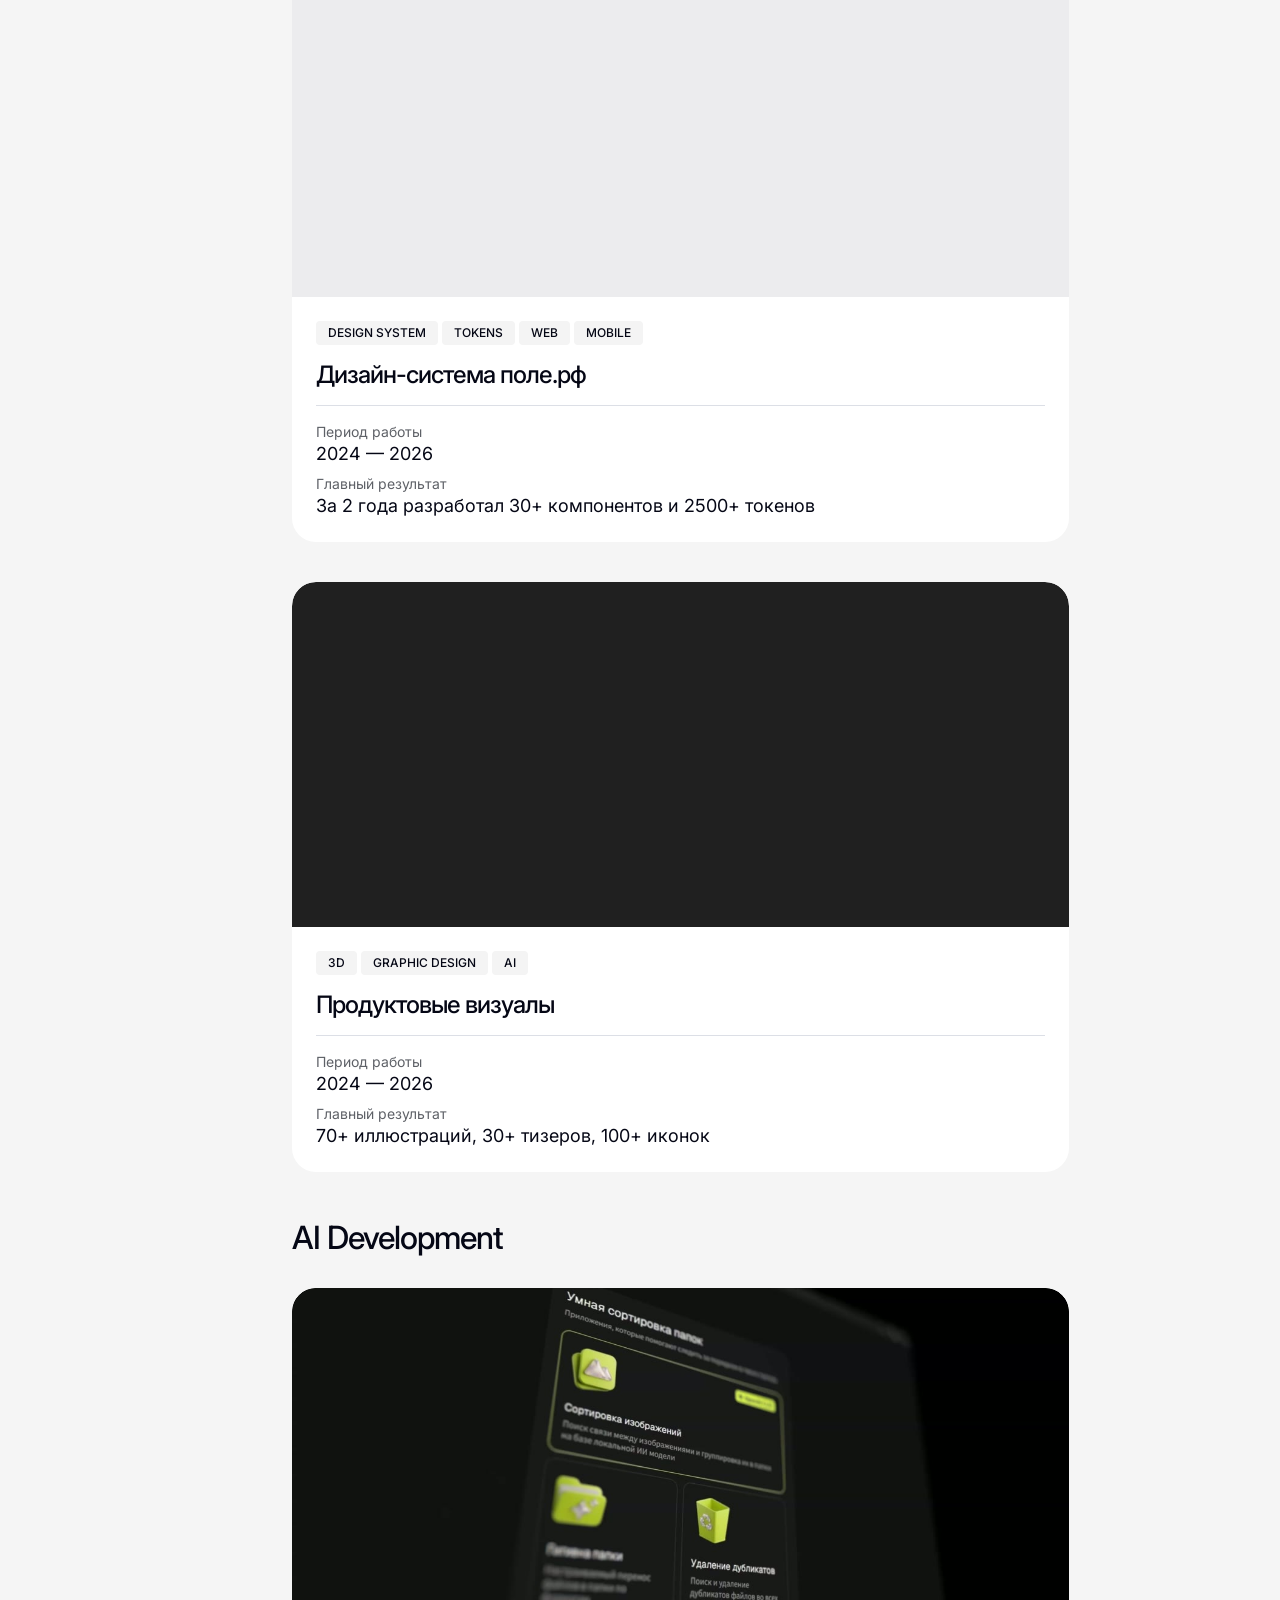
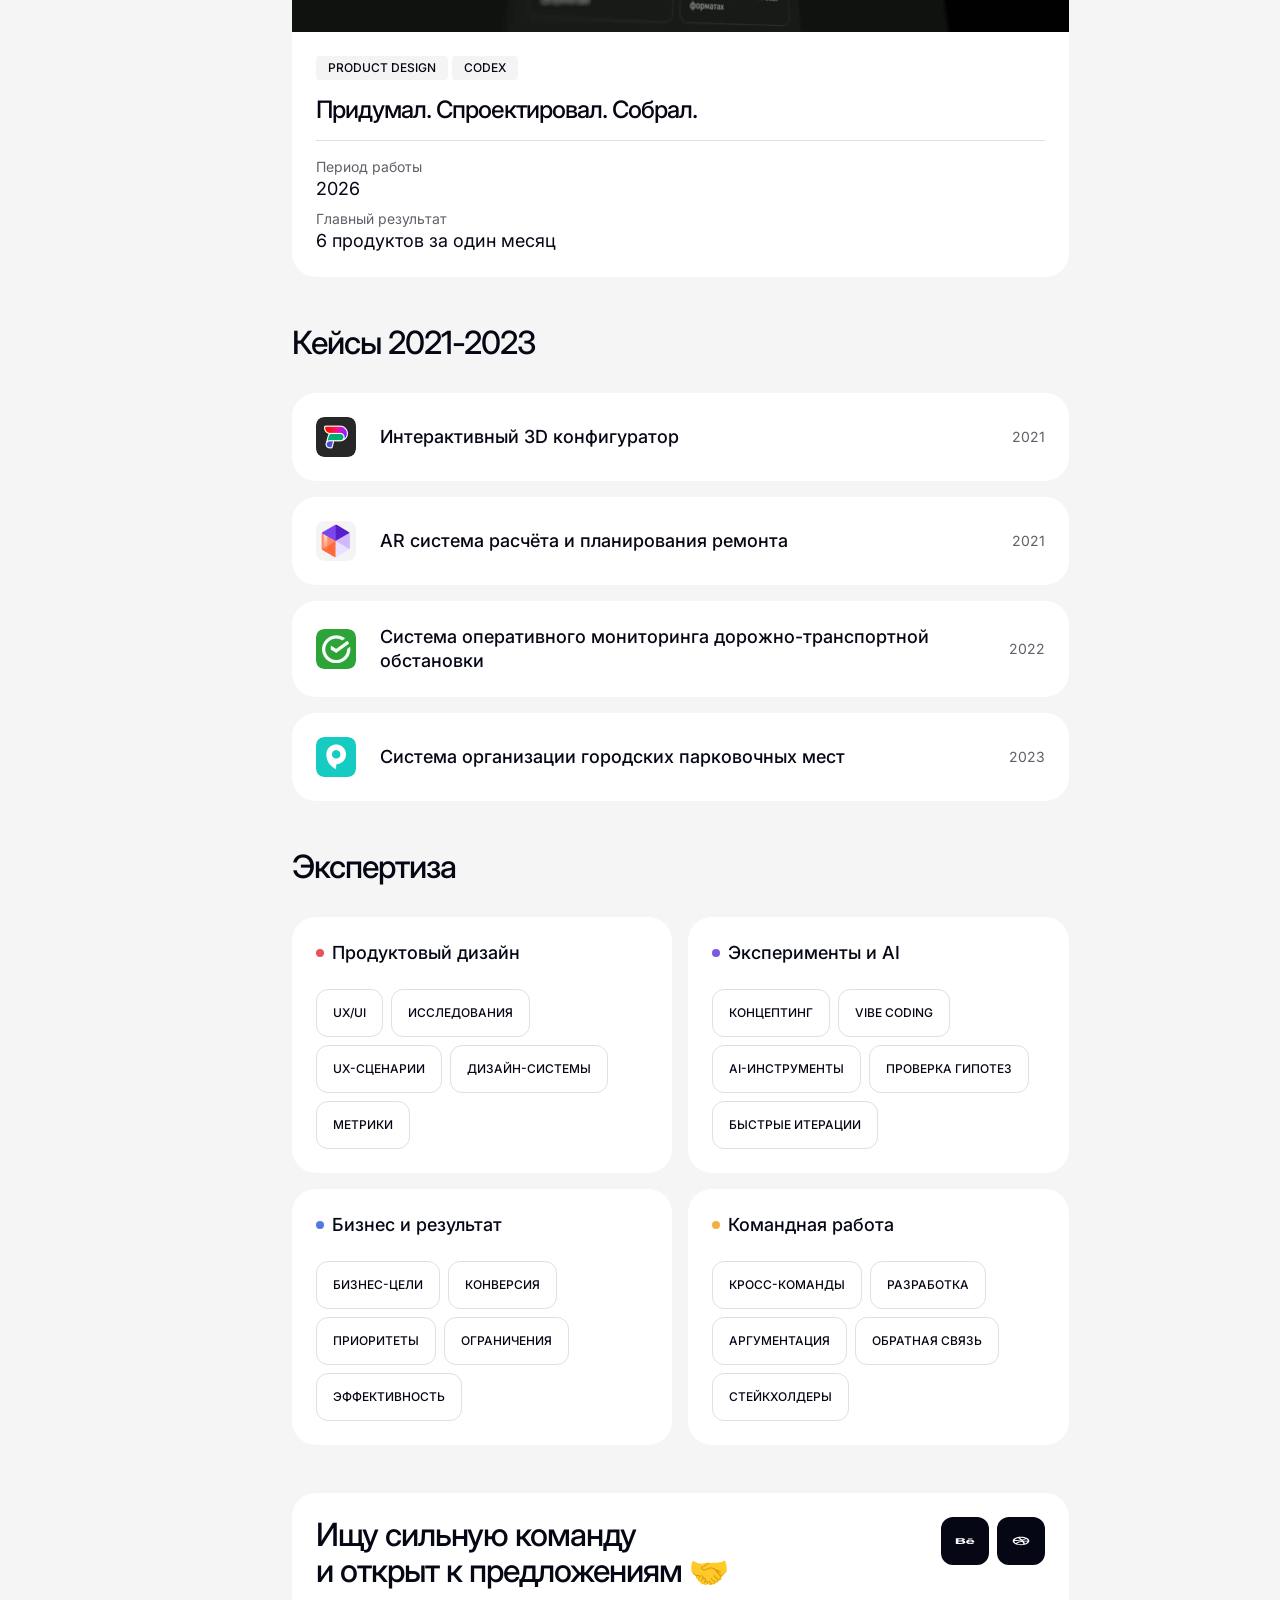
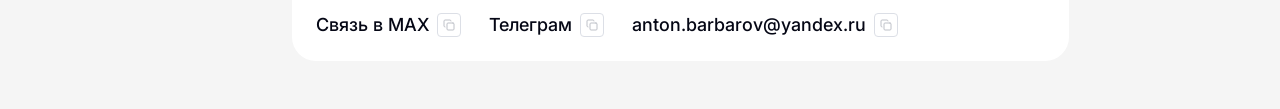
==== commit 39b8ae46: "Add AI Development portfolio case and products page" ====
--- a/index.html
+++ b/index.html
@@ -19,7 +19,7 @@
     />
     <link rel="stylesheet" href="./src/styles/tokens.css?v=20260807-1" />
     <link rel="stylesheet" href="./src/styles/components.css?v=20260730-7" />
-    <link rel="stylesheet" href="./src/styles/main.css?v=20260811-2" />
+    <link rel="stylesheet" href="./src/styles/main.css?v=20260811-4" />
   </head>
   <body>
     <div class="app">
@@ -49,6 +49,7 @@
           </a>
           <nav class="side-nav" aria-label="Разделы">
             <a class="side-nav__link js-nav-link is-active" href="#hero-title">Последние кейсы</a>
+            <a class="side-nav__link js-nav-link" href="#products-title">AI Development</a>
             <a class="side-nav__link js-nav-link" href="#old-cases-title">Ранние кейсы</a>
             <a class="side-nav__link js-nav-link" href="#stack-title">Экспертиза</a>
             <a class="side-nav__link js-nav-link" href="#contact">Контакты</a>
@@ -340,6 +341,37 @@
                 </div>
               </a>
             </div>
+
+            <section class="portfolio-products" id="products" aria-labelledby="products-title">
+              <h2 class="section__title section__title--old-cases" id="products-title">AI Development</h2>
+              <div class="cases">
+                <a class="case-card portfolio-products__card" href="./products/" target="_blank" rel="noopener noreferrer" aria-label="Мои продукты — открыть в новой вкладке">
+                  <div class="case-card__cover portfolio-products__cover" aria-hidden="true">
+                    <video class="case-card__cover-video" data-src="./products/media/sorter-screencast.mp4" poster="./products/media/sorter-screencast-poster.jpg" muted playsinline loop preload="none"></video>
+                  </div>
+                  <div class="case-card__body">
+                    <div class="case-card__head">
+                      <div class="badges">
+                        <span class="badge">Product Design</span>
+                        <span class="badge">Codex</span>
+                      </div>
+                      <h3 class="case-card__title">Придумал. Спроектировал. Собрал.</h3>
+                    </div>
+                    <dl class="case-card__meta">
+                      <div>
+                        <dt>Период работы</dt>
+                        <dd>2026</dd>
+                      </div>
+                      <div>
+                        <dt>Главный результат</dt>
+                        <dd>6 продуктов за один месяц</dd>
+                      </div>
+                    </dl>
+                  </div>
+                </a>
+              </div>
+            </section>
+
 
             <h2 class="section__title section__title--old-cases" id="old-cases-title">Кейсы 2021<span class="type-sign">-</span>2023</h2>
             <div class="mini-cases mini-cases--with-title" id="old-cases">
@@ -761,6 +793,7 @@
           </div>
           <nav class="mobile-menu__nav" aria-label="Мобильная навигация">
             <a class="mobile-menu__link js-nav-link is-active" href="#hero-title">Последние кейсы</a>
+            <a class="mobile-menu__link js-nav-link" href="#products-title">AI Development</a>
             <a class="mobile-menu__link js-nav-link" href="#old-cases-title">Ранние кейсы</a>
             <a class="mobile-menu__link js-nav-link" href="#stack-title">Экспертиза</a>
             <a class="mobile-menu__link js-nav-link" href="#contact">Контакты</a>
@@ -1032,6 +1065,6 @@
         }
       })();
     </script>
-    <script src="./src/js/main.js?v=20260811-8" type="module"></script>
+    <script src="./src/js/main.js?v=20260811-10" type="module"></script>
   </body>
 </html>
--- a/src/styles/main.css
+++ b/src/styles/main.css
@@ -2856,3 +2856,7 @@
     object-position: center;
   }
 }
+
+.portfolio-products__cover {
+  background: #000;
+}
